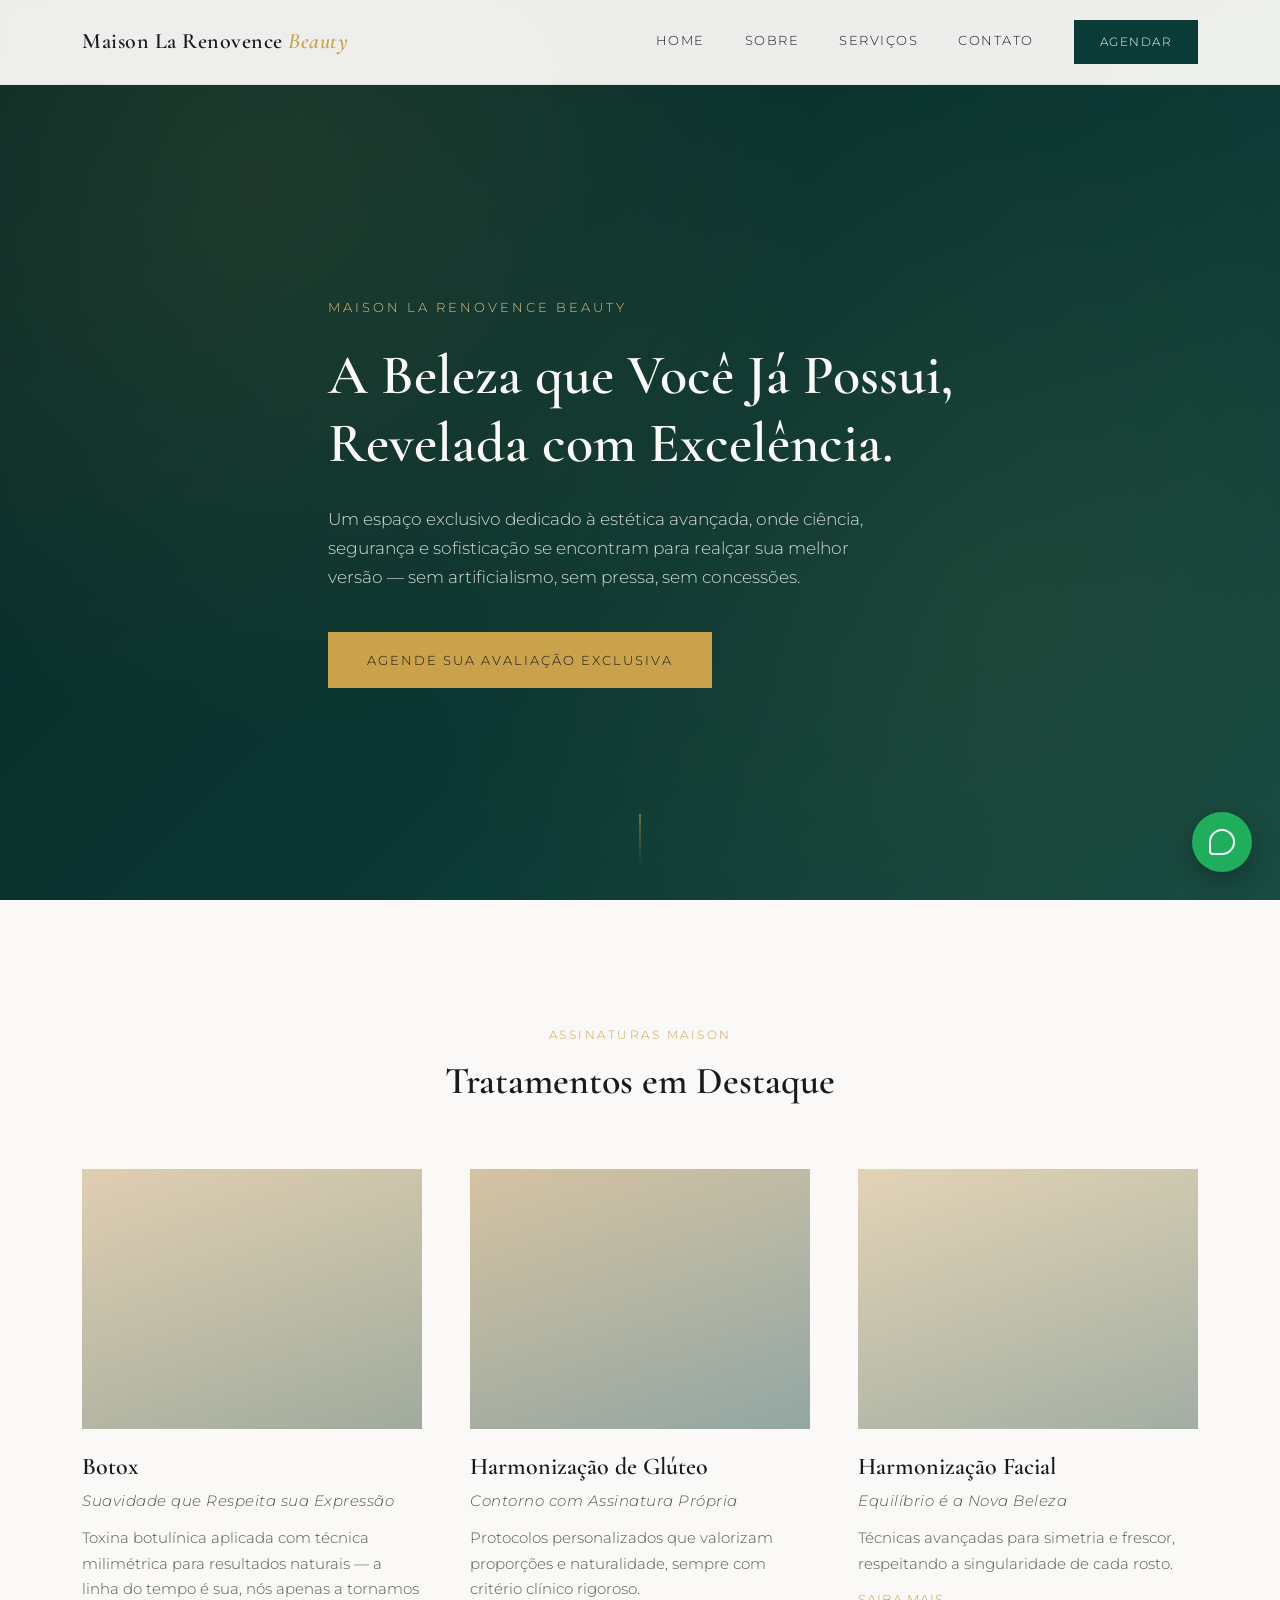
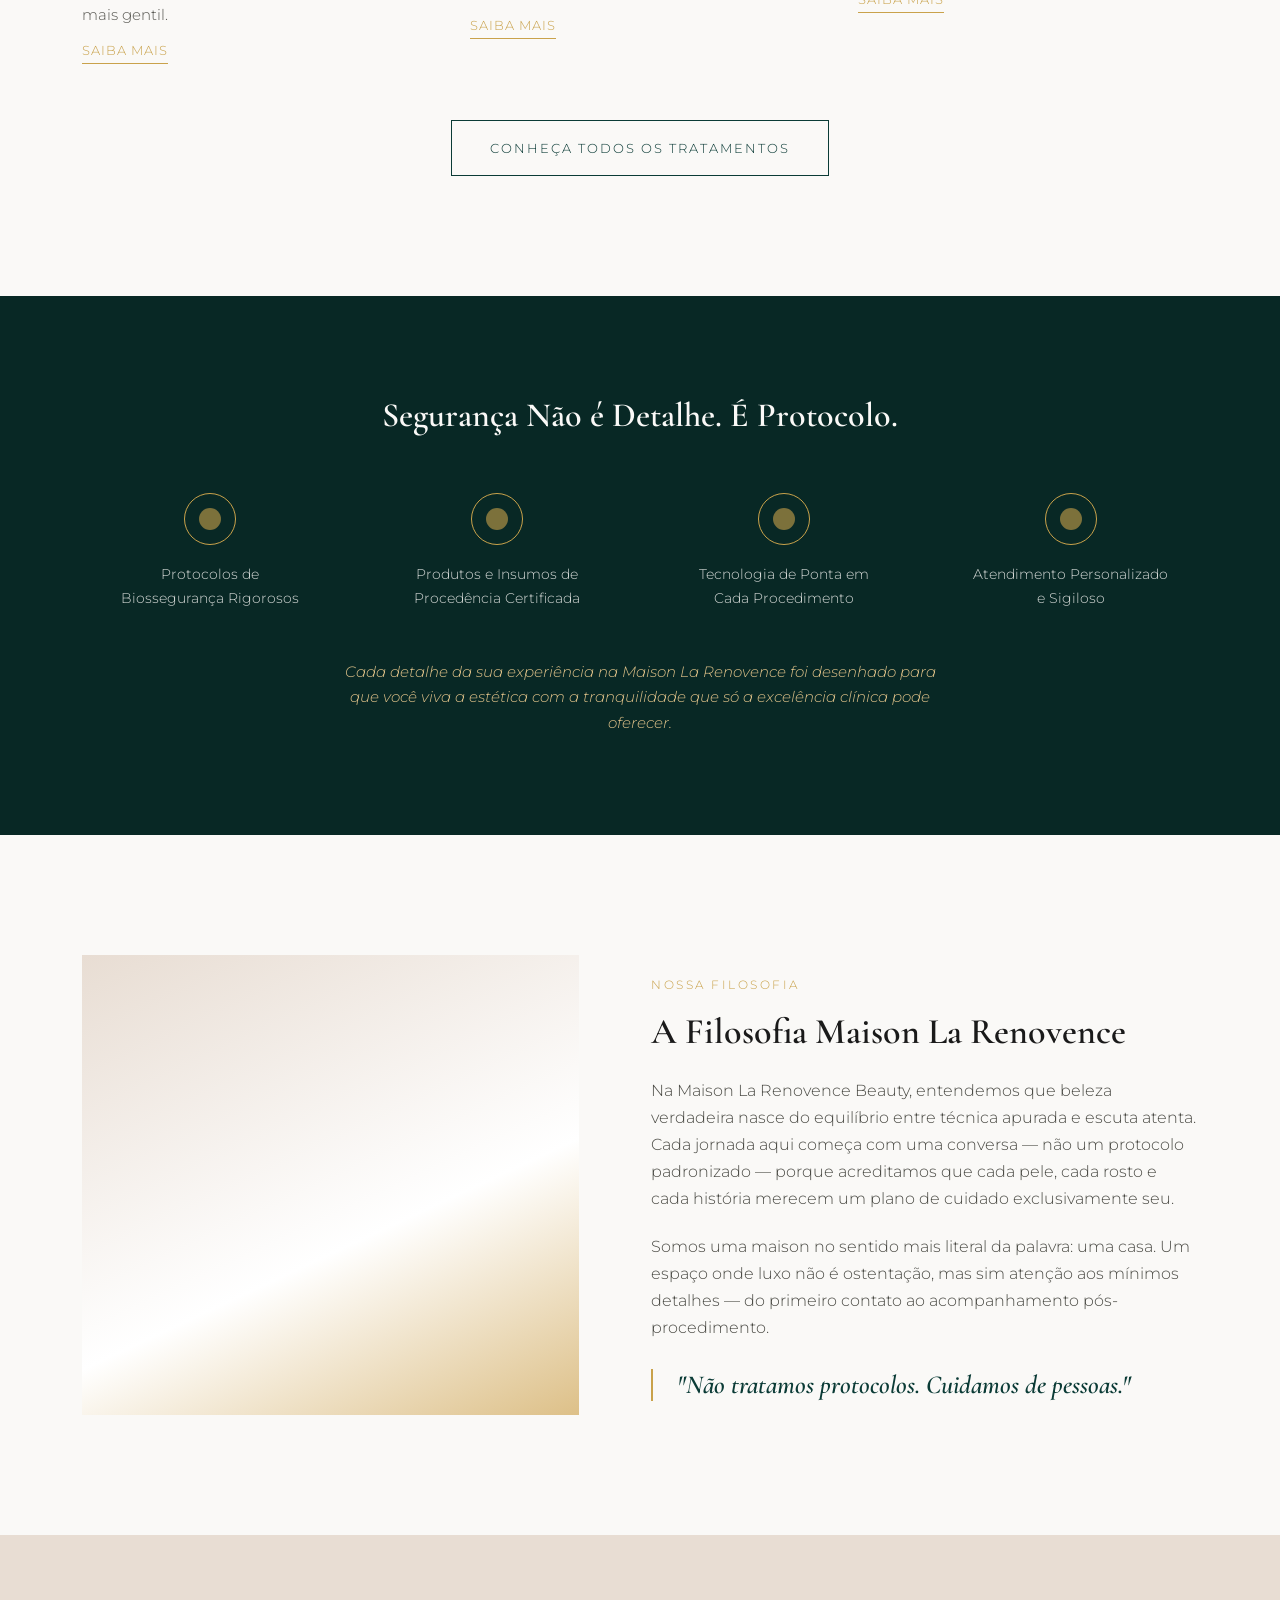
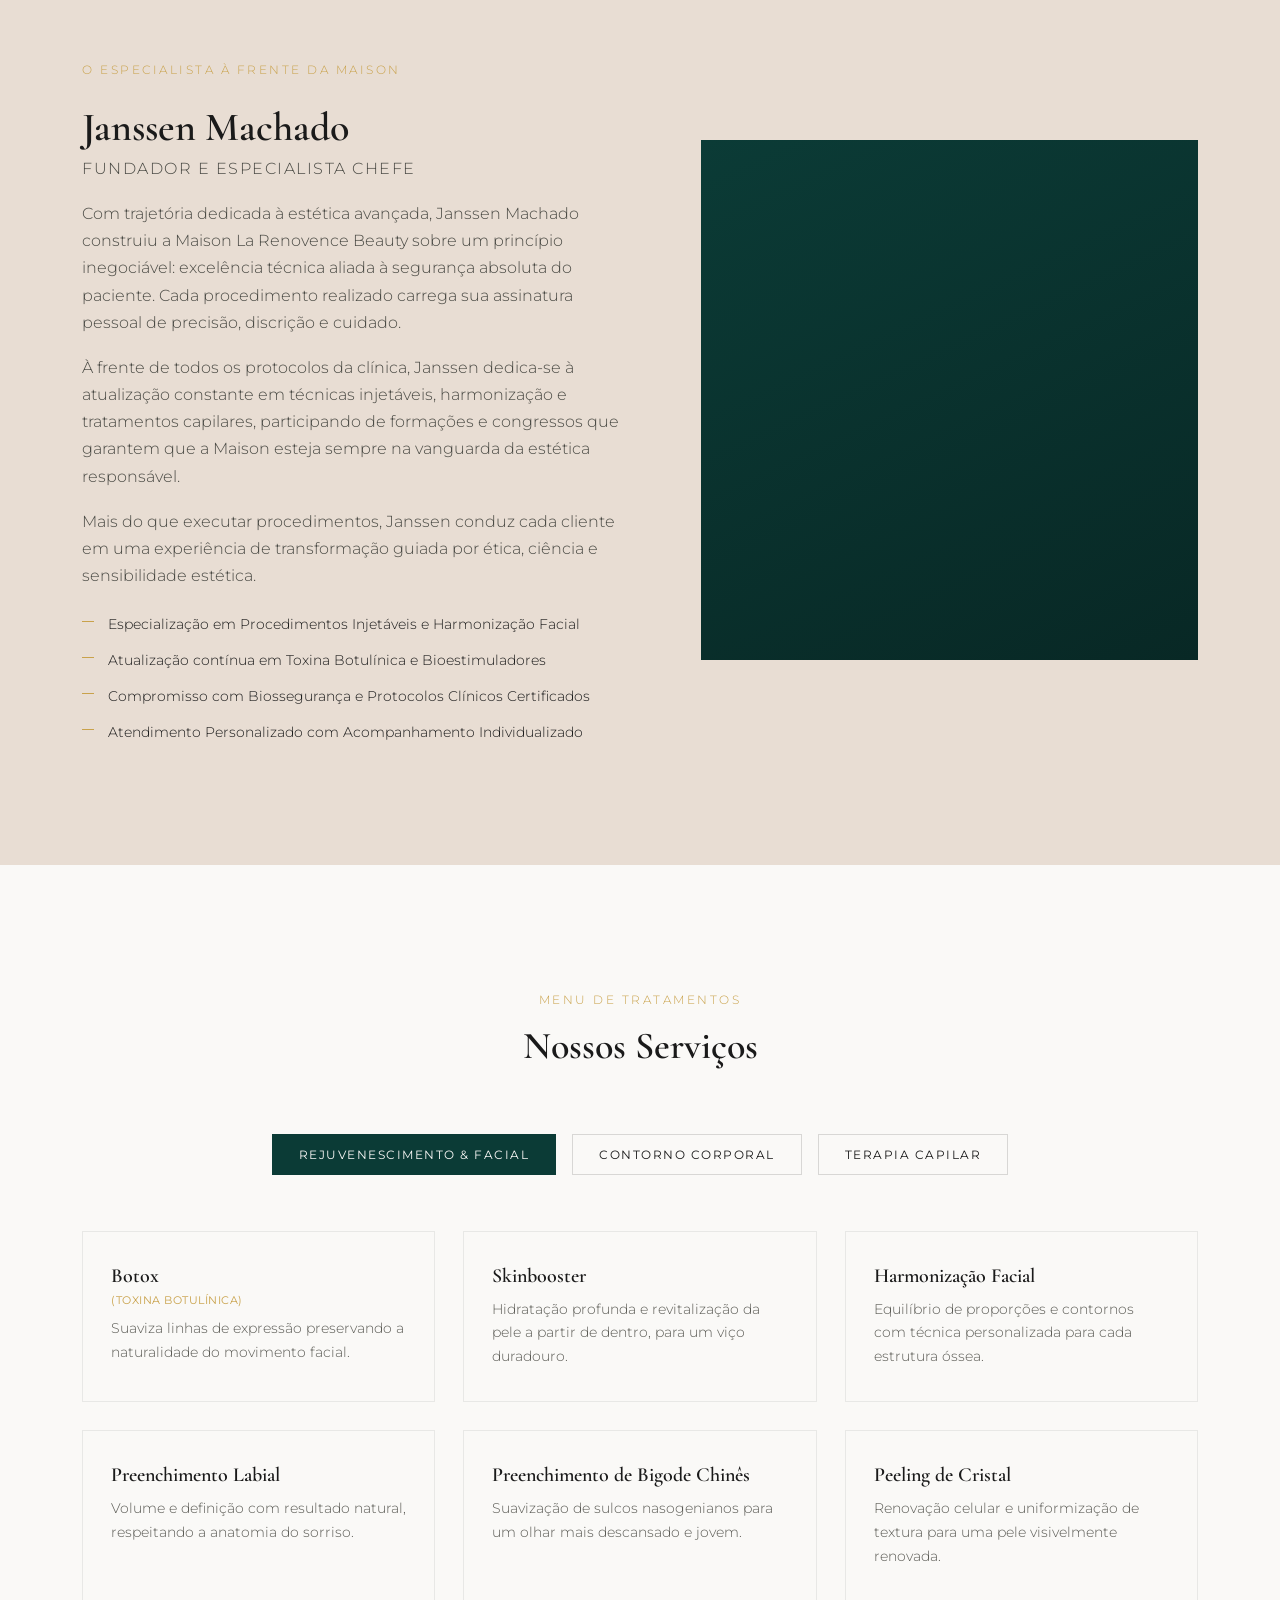
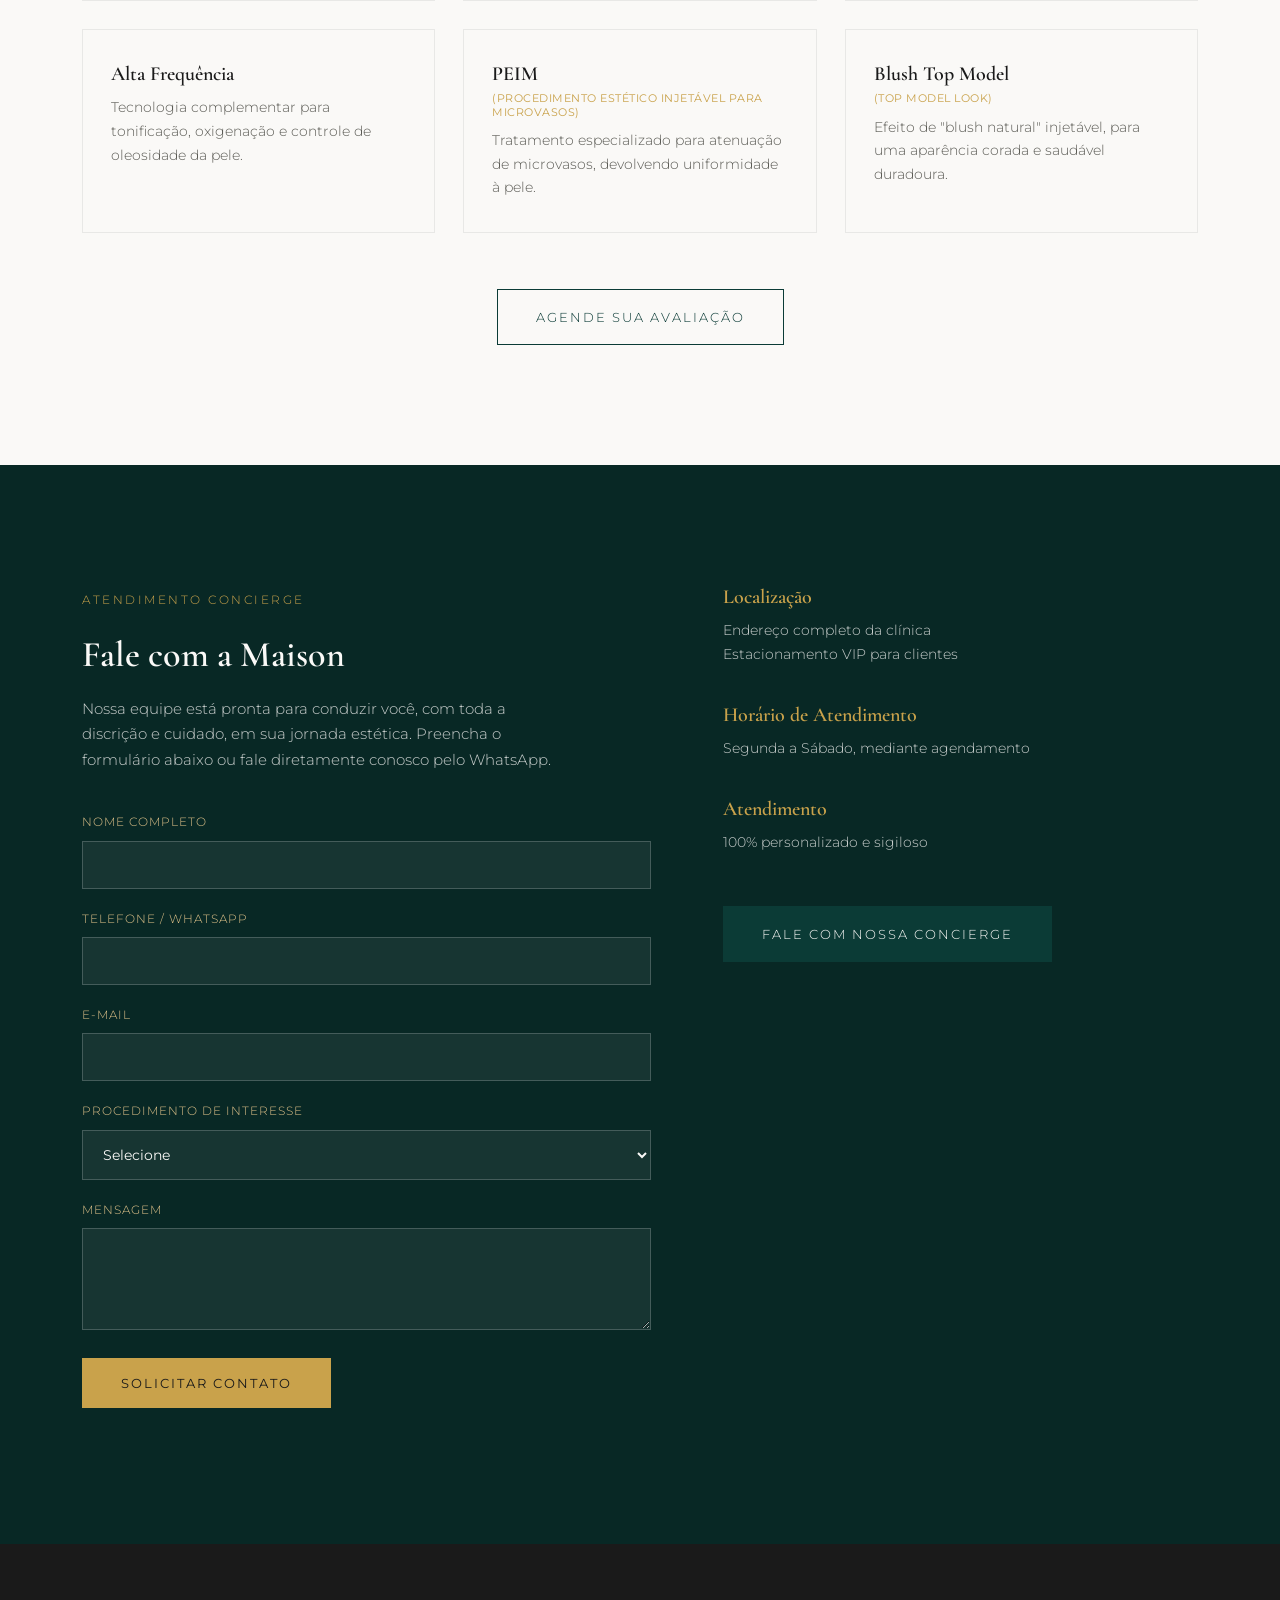
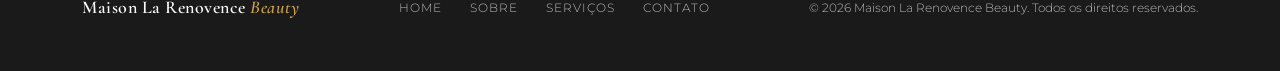
==== index.html @ 6c606db2 "primeiro commit" ====
<!DOCTYPE html>
<html lang="pt-BR">
<head>
<meta charset="UTF-8">
<meta name="viewport" content="width=device-width, initial-scale=1.0">
<title>Maison La Renovence Beauty | Estética Avançada e Exclusiva com Janssen Machado</title>
<meta name="description" content="Maison La Renovence Beauty — clínica de estética avançada especializada em Botox, harmonização facial e corporal, skinbooster e terapia capilar, sob a direção de Janssen Machado.">
<link rel="preload" href="https://fonts.googleapis.com/css2?family=Cormorant+Garamond:wght@500;600;700&family=Montserrat:wght@300;400;500;600&display=swap" as="style" onload="this.onload=null;this.rel='stylesheet'">
<noscript><link href="https://fonts.googleapis.com/css2?family=Cormorant+Garamond:wght@500;600;700&family=Montserrat:wght@300;400;500;600&display=swap" rel="stylesheet"></noscript>
<link rel="stylesheet" href="css/style.css">
</head>
<body>

<header class="site-header" id="siteHeader">
  <div class="container header-inner">
    <a href="#home" class="logo">Maison La Renovence <span>Beauty</span></a>

    <nav class="main-nav" id="mainNav">
      <a href="#home" class="nav-link">Home</a>
      <a href="#sobre" class="nav-link">Sobre</a>
      <a href="#servicos" class="nav-link">Serviços</a>
      <a href="#contato" class="nav-link">Contato</a>
      <a href="https://wa.me/5500000000000" target="_blank" rel="noopener" class="nav-cta">Agendar</a>
    </nav>

    <button class="nav-toggle" id="navToggle" aria-label="Abrir menu" aria-expanded="false">
      <span></span><span></span><span></span>
    </button>
  </div>
</header>

<main>

  <section class="hero" id="home">
    <div class="hero-overlay"></div>
    <div class="container hero-content">
      <p class="eyebrow">Maison La Renovence Beauty</p>
      <h1>A Beleza que Você Já Possui,<br>Revelada com Excelência.</h1>
      <p class="hero-subtitle">Um espaço exclusivo dedicado à estética avançada, onde ciência, segurança e sofisticação se encontram para realçar sua melhor versão — sem artificialismo, sem pressa, sem concessões.</p>
      <a href="#contato" class="btn btn-gold">Agende sua Avaliação Exclusiva</a>
    </div>
    <div class="scroll-indicator"><span></span></div>
  </section>

  <section class="highlights">
    <div class="container">
      <div class="section-heading">
        <span class="section-kicker">Assinaturas Maison</span>
        <h2>Tratamentos em Destaque</h2>
      </div>

      <div class="highlight-grid">
        <article class="highlight-card">
          <div class="highlight-media media-1"></div>
          <h3>Botox</h3>
          <p class="highlight-tagline">Suavidade que Respeita sua Expressão</p>
          <p>Toxina botulínica aplicada com técnica milimétrica para resultados naturais — a linha do tempo é sua, nós apenas a tornamos mais gentil.</p>
          <a href="#servicos" class="text-link">Saiba mais</a>
        </article>

        <article class="highlight-card">
          <div class="highlight-media media-2"></div>
          <h3>Harmonização de Glúteo</h3>
          <p class="highlight-tagline">Contorno com Assinatura Própria</p>
          <p>Protocolos personalizados que valorizam proporções e naturalidade, sempre com critério clínico rigoroso.</p>
          <a href="#servicos" class="text-link">Saiba mais</a>
        </article>

        <article class="highlight-card">
          <div class="highlight-media media-3"></div>
          <h3>Harmonização Facial</h3>
          <p class="highlight-tagline">Equilíbrio é a Nova Beleza</p>
          <p>Técnicas avançadas para simetria e frescor, respeitando a singularidade de cada rosto.</p>
          <a href="#servicos" class="text-link">Saiba mais</a>
        </article>
      </div>

      <div class="center-cta">
        <a href="#servicos" class="btn btn-outline">Conheça Todos os Tratamentos</a>
      </div>
    </div>
  </section>

  <section class="authority">
    <div class="container">
      <h2>Segurança Não é Detalhe. É Protocolo.</h2>
      <div class="authority-grid">
        <div class="authority-item">
          <div class="authority-icon icon-shield"></div>
          <p>Protocolos de Biossegurança Rigorosos</p>
        </div>
        <div class="authority-item">
          <div class="authority-icon icon-cert"></div>
          <p>Produtos e Insumos de Procedência Certificada</p>
        </div>
        <div class="authority-item">
          <div class="authority-icon icon-tech"></div>
          <p>Tecnologia de Ponta em Cada Procedimento</p>
        </div>
        <div class="authority-item">
          <div class="authority-icon icon-heart"></div>
          <p>Atendimento Personalizado e Sigiloso</p>
        </div>
      </div>
      <p class="authority-note">Cada detalhe da sua experiência na Maison La Renovence foi desenhado para que você viva a estética com a tranquilidade que só a excelência clínica pode oferecer.</p>
    </div>
  </section>

  <section class="philosophy" id="sobre">
    <div class="container philosophy-grid">
      <div class="philosophy-media"></div>
      <div class="philosophy-text">
        <span class="section-kicker">Nossa Filosofia</span>
        <h2>A Filosofia Maison La Renovence</h2>
        <p>Na Maison La Renovence Beauty, entendemos que beleza verdadeira nasce do equilíbrio entre técnica apurada e escuta atenta. Cada jornada aqui começa com uma conversa — não um protocolo padronizado — porque acreditamos que cada pele, cada rosto e cada história merecem um plano de cuidado exclusivamente seu.</p>
        <p>Somos uma maison no sentido mais literal da palavra: uma casa. Um espaço onde luxo não é ostentação, mas sim atenção aos mínimos detalhes — do primeiro contato ao acompanhamento pós-procedimento.</p>
        <blockquote>"Não tratamos protocolos. Cuidamos de pessoas."</blockquote>
      </div>
    </div>
  </section>

  <section class="specialist">
    <div class="container specialist-grid">
      <div class="specialist-text">
        <span class="section-kicker">O Especialista à Frente da Maison</span>
        <h2>Janssen Machado</h2>
        <p class="specialist-title">Fundador e Especialista Chefe</p>
        <p>Com trajetória dedicada à estética avançada, Janssen Machado construiu a Maison La Renovence Beauty sobre um princípio inegociável: excelência técnica aliada à segurança absoluta do paciente. Cada procedimento realizado carrega sua assinatura pessoal de precisão, discrição e cuidado.</p>
        <p>À frente de todos os protocolos da clínica, Janssen dedica-se à atualização constante em técnicas injetáveis, harmonização e tratamentos capilares, participando de formações e congressos que garantem que a Maison esteja sempre na vanguarda da estética responsável.</p>
        <p>Mais do que executar procedimentos, Janssen conduz cada cliente em uma experiência de transformação guiada por ética, ciência e sensibilidade estética.</p>
        <ul class="specialist-list">
          <li>Especialização em Procedimentos Injetáveis e Harmonização Facial</li>
          <li>Atualização contínua em Toxina Botulínica e Bioestimuladores</li>
          <li>Compromisso com Biossegurança e Protocolos Clínicos Certificados</li>
          <li>Atendimento Personalizado com Acompanhamento Individualizado</li>
        </ul>
      </div>
      <div class="specialist-media"></div>
    </div>
  </section>

  <section class="services" id="servicos">
    <div class="container">
      <div class="section-heading">
        <span class="section-kicker">Menu de Tratamentos</span>
        <h2>Nossos Serviços</h2>
      </div>

      <div class="services-tabs" role="tablist">
        <button class="tab-btn active" data-category="facial">Rejuvenescimento &amp; Facial</button>
        <button class="tab-btn" data-category="corporal">Contorno Corporal</button>
        <button class="tab-btn" data-category="capilar">Terapia Capilar</button>
      </div>

      <div class="services-grid" id="servicesGrid">

        <article class="service-card" data-category="facial">
          <h3>Botox <span>(Toxina Botulínica)</span></h3>
          <p>Suaviza linhas de expressão preservando a naturalidade do movimento facial.</p>
        </article>
        <article class="service-card" data-category="facial">
          <h3>Skinbooster</h3>
          <p>Hidratação profunda e revitalização da pele a partir de dentro, para um viço duradouro.</p>
        </article>
        <article class="service-card" data-category="facial">
          <h3>Harmonização Facial</h3>
          <p>Equilíbrio de proporções e contornos com técnica personalizada para cada estrutura óssea.</p>
        </article>
        <article class="service-card" data-category="facial">
          <h3>Preenchimento Labial</h3>
          <p>Volume e definição com resultado natural, respeitando a anatomia do sorriso.</p>
        </article>
        <article class="service-card" data-category="facial">
          <h3>Preenchimento de Bigode Chinês</h3>
          <p>Suavização de sulcos nasogenianos para um olhar mais descansado e jovem.</p>
        </article>
        <article class="service-card" data-category="facial">
          <h3>Peeling de Cristal</h3>
          <p>Renovação celular e uniformização de textura para uma pele visivelmente renovada.</p>
        </article>
        <article class="service-card" data-category="facial">
          <h3>Alta Frequência</h3>
          <p>Tecnologia complementar para tonificação, oxigenação e controle de oleosidade da pele.</p>
        </article>
        <article class="service-card" data-category="facial">
          <h3>PEIM <span>(Procedimento Estético Injetável para Microvasos)</span></h3>
          <p>Tratamento especializado para atenuação de microvasos, devolvendo uniformidade à pele.</p>
        </article>
        <article class="service-card" data-category="facial">
          <h3>Blush Top Model <span>(Top Model Look)</span></h3>
          <p>Efeito de "blush natural" injetável, para uma aparência corada e saudável duradoura.</p>
        </article>

        <article class="service-card" data-category="corporal" hidden>
          <h3>Harmonização de Glúteo</h3>
          <p>Contorno e projeção personalizados com protocolos seguros e resultado harmônico.</p>
        </article>
        <article class="service-card" data-category="corporal" hidden>
          <h3>Protocolos para Queima de Gordura</h3>
          <p>Tratamentos direcionados para redução localizada, aliados a acompanhamento clínico.</p>
        </article>
        <article class="service-card" data-category="corporal" hidden>
          <h3>BCAA Injetável</h3>
          <p>Suporte à recuperação muscular e definição corporal como parte de protocolos de contorno.</p>
        </article>

        <article class="service-card" data-category="capilar" hidden>
          <h3>Hairbooster</h3>
          <p>Estímulo à saúde capilar e ao fortalecimento dos fios com tecnologia injetável avançada.</p>
        </article>

      </div>

      <div class="center-cta">
        <a href="#contato" class="btn btn-outline">Agende sua Avaliação</a>
      </div>
    </div>
  </section>

  <section class="contact" id="contato">
    <div class="container contact-grid">
      <div class="contact-form-wrap">
        <span class="section-kicker">Atendimento Concierge</span>
        <h2>Fale com a Maison</h2>
        <p>Nossa equipe está pronta para conduzir você, com toda a discrição e cuidado, em sua jornada estética. Preencha o formulário abaixo ou fale diretamente conosco pelo WhatsApp.</p>

        <form class="contact-form" id="contactForm">
          <div class="form-row">
            <label for="name">Nome completo</label>
            <input type="text" id="name" name="name" required>
          </div>
          <div class="form-row">
            <label for="phone">Telefone / WhatsApp</label>
            <input type="tel" id="phone" name="phone" required>
          </div>
          <div class="form-row">
            <label for="email">E-mail</label>
            <input type="email" id="email" name="email" required>
          </div>
          <div class="form-row">
            <label for="procedure">Procedimento de interesse</label>
            <select id="procedure" name="procedure">
              <option value="">Selecione</option>
              <option>Botox</option>
              <option>Preenchimento Labial</option>
              <option>Harmonização de Glúteo</option>
              <option>PEIM</option>
              <option>Skinbooster</option>
              <option>Hairbooster</option>
              <option>Peeling de Cristal</option>
              <option>Harmonização Facial</option>
              <option>Preenchimento de Bigode Chinês</option>
              <option>Alta Frequência</option>
              <option>Blush Top Model</option>
              <option>BCAA Injetável</option>
              <option>Protocolos para Queima de Gordura</option>
              <option>Outro</option>
            </select>
          </div>
          <div class="form-row">
            <label for="message">Mensagem</label>
            <textarea id="message" name="message" rows="4"></textarea>
          </div>
          <button type="submit" class="btn btn-gold">Solicitar Contato</button>
          <p class="form-feedback" id="formFeedback" role="status"></p>
        </form>
      </div>

      <div class="contact-info">
        <div class="contact-info-block">
          <h3>Localização</h3>
          <p>Endereço completo da clínica<br>Estacionamento VIP para clientes</p>
        </div>
        <div class="contact-info-block">
          <h3>Horário de Atendimento</h3>
          <p>Segunda a Sábado, mediante agendamento</p>
        </div>
        <div class="contact-info-block">
          <h3>Atendimento</h3>
          <p>100% personalizado e sigiloso</p>
        </div>
        <a href="https://wa.me/5500000000000" target="_blank" rel="noopener" class="btn btn-whatsapp-inline">Fale com nossa Concierge</a>
      </div>
    </div>
  </section>

</main>

<footer class="site-footer">
  <div class="container footer-inner">
    <p class="logo footer-logo">Maison La Renovence <span>Beauty</span></p>
    <nav class="footer-nav">
      <a href="#home">Home</a>
      <a href="#sobre">Sobre</a>
      <a href="#servicos">Serviços</a>
      <a href="#contato">Contato</a>
    </nav>
    <p class="footer-copy">&copy; <span id="year"></span> Maison La Renovence Beauty. Todos os direitos reservados.</p>
  </div>
</footer>

<a href="https://wa.me/5500000000000" target="_blank" rel="noopener" class="whatsapp-float" aria-label="Fale conosco pelo WhatsApp">
  <span class="whatsapp-icon"></span>
</a>

<script src="js/script.js"></script>
</body>
</html>
---- css/style.css ----
:root {
  --color-emerald: #0b3b36;
  --color-emerald-dark: #082825;
  --color-gold: #c9a24b;
  --color-gold-light: #ddc088;
  --color-nude: #e8ddd3;
  --color-white: #faf9f7;
  --color-black: #1a1a1a;
  --color-text: #2b2b28;

  --font-serif: "Cormorant Garamond", Georgia, serif;
  --font-sans: "Montserrat", Arial, sans-serif;

  --container-width: 1180px;
  --transition: 0.35s ease;
}

* {
  margin: 0;
  padding: 0;
  box-sizing: border-box;
}

html {
  scroll-behavior: smooth;
}

body {
  font-family: var(--font-sans);
  color: var(--color-text);
  background: var(--color-white);
  line-height: 1.7;
  font-weight: 300;
}

h1, h2, h3, blockquote {
  font-family: var(--font-serif);
  font-weight: 600;
  color: var(--color-black);
  line-height: 1.2;
}

a {
  text-decoration: none;
  color: inherit;
}

ul {
  list-style: none;
}

img {
  max-width: 100%;
  display: block;
}

.container {
  max-width: var(--container-width);
  margin: 0 auto;
  padding: 0 32px;
}

/* Buttons */
.btn {
  display: inline-block;
  padding: 16px 38px;
  font-family: var(--font-sans);
  font-size: 13px;
  letter-spacing: 2px;
  text-transform: uppercase;
  border: 1px solid transparent;
  cursor: pointer;
  transition: var(--transition);
}

.btn-gold {
  background: var(--color-gold);
  color: var(--color-black);
  border-color: var(--color-gold);
}

.btn-gold:hover {
  background: transparent;
  color: var(--color-gold);
  border-color: var(--color-gold);
}

.btn-outline {
  background: transparent;
  color: var(--color-emerald);
  border-color: var(--color-emerald);
}

.btn-outline:hover {
  background: var(--color-emerald);
  color: var(--color-white);
}

.btn-whatsapp-inline {
  display: inline-block;
  margin-top: 16px;
  background: var(--color-emerald);
  color: var(--color-white);
  border-color: var(--color-emerald);
}

.btn-whatsapp-inline:hover {
  background: var(--color-emerald-dark);
}

.center-cta {
  text-align: center;
  margin-top: 56px;
}

.text-link {
  display: inline-block;
  margin-top: 12px;
  font-size: 13px;
  letter-spacing: 1px;
  text-transform: uppercase;
  color: var(--color-gold);
  border-bottom: 1px solid var(--color-gold);
  padding-bottom: 2px;
}

/* Header */
.site-header {
  position: fixed;
  top: 0;
  left: 0;
  right: 0;
  z-index: 100;
  background: rgba(250, 249, 247, 0.95);
  backdrop-filter: blur(6px);
  border-bottom: 1px solid rgba(26, 26, 26, 0.06);
}

.header-inner {
  display: flex;
  align-items: center;
  justify-content: space-between;
  height: 84px;
}

.logo {
  font-family: var(--font-serif);
  font-size: 22px;
  font-weight: 600;
  color: var(--color-black);
  letter-spacing: 0.5px;
}

.logo span {
  color: var(--color-gold);
  font-style: italic;
}

.main-nav {
  display: flex;
  align-items: center;
  gap: 40px;
}

.nav-link {
  font-size: 13px;
  letter-spacing: 1.5px;
  text-transform: uppercase;
  color: var(--color-black);
  position: relative;
  padding-bottom: 4px;
}

.nav-link::after {
  content: "";
  position: absolute;
  left: 0;
  bottom: 0;
  width: 0;
  height: 1px;
  background: var(--color-gold);
  transition: var(--transition);
}

.nav-link:hover::after {
  width: 100%;
}

.nav-cta {
  font-size: 12px;
  letter-spacing: 1.5px;
  text-transform: uppercase;
  background: var(--color-emerald);
  color: var(--color-white);
  padding: 12px 26px;
}

.nav-cta:hover {
  background: var(--color-emerald-dark);
}

.nav-toggle {
  display: none;
  flex-direction: column;
  gap: 5px;
  background: none;
  border: none;
  cursor: pointer;
  padding: 8px;
}

.nav-toggle span {
  width: 24px;
  height: 1px;
  background: var(--color-black);
  transition: var(--transition);
}

/* Hero */
.hero {
  position: relative;
  min-height: 100vh;
  display: flex;
  align-items: center;
  background: linear-gradient(135deg, var(--color-emerald-dark), var(--color-emerald) 55%, #14524a);
  overflow: hidden;
}

.hero::before {
  content: "";
  position: absolute;
  inset: 0;
  background-image:
    radial-gradient(circle at 20% 20%, rgba(201, 162, 75, 0.15), transparent 45%),
    radial-gradient(circle at 80% 70%, rgba(201, 162, 75, 0.12), transparent 50%);
}

.hero-overlay {
  position: absolute;
  inset: 0;
  background: rgba(8, 40, 37, 0.25);
}

.hero-content {
  position: relative;
  z-index: 2;
  max-width: 760px;
  color: var(--color-white);
  padding-top: 84px;
}

.eyebrow {
  font-size: 13px;
  letter-spacing: 3px;
  text-transform: uppercase;
  color: var(--color-gold-light);
  margin-bottom: 24px;
}

.hero h1 {
  font-size: 56px;
  color: var(--color-white);
  margin-bottom: 28px;
}

.hero-subtitle {
  font-size: 17px;
  font-weight: 300;
  color: rgba(250, 249, 247, 0.85);
  max-width: 560px;
  margin-bottom: 40px;
}

.scroll-indicator {
  position: absolute;
  bottom: 36px;
  left: 50%;
  transform: translateX(-50%);
  z-index: 2;
}

.scroll-indicator span {
  display: block;
  width: 1px;
  height: 50px;
  background: linear-gradient(var(--color-gold), transparent);
}

/* Section heading */
.section-heading {
  text-align: center;
  max-width: 640px;
  margin: 0 auto 64px;
}

.section-kicker {
  display: inline-block;
  font-size: 12px;
  letter-spacing: 2.5px;
  text-transform: uppercase;
  color: var(--color-gold);
  margin-bottom: 14px;
}

.section-heading h2 {
  font-size: 38px;
}

/* Highlights */
.highlights {
  padding: 120px 0;
  background: var(--color-white);
}

.highlight-grid {
  display: grid;
  grid-template-columns: repeat(3, 1fr);
  gap: 48px;
}

.highlight-card h3 {
  font-size: 24px;
  margin: 24px 0 6px;
}

.highlight-tagline {
  font-size: 13px;
  letter-spacing: 0.5px;
  color: var(--color-gold);
  font-style: italic;
  margin-bottom: 12px;
}

.highlight-card p {
  font-size: 15px;
  color: #565650;
}

.highlight-media {
  height: 260px;
  background: var(--color-nude);
  position: relative;
  overflow: hidden;
}

.highlight-media::after {
  content: "";
  position: absolute;
  inset: 0;
  background: linear-gradient(160deg, rgba(201,162,75,0.25), rgba(11,59,54,0.35));
}

.media-1 { background: linear-gradient(150deg, #e8ddd3, #c9a24b33); }
.media-2 { background: linear-gradient(150deg, #d9cdbe, #0b3b3622); }
.media-3 { background: linear-gradient(150deg, #ece3d8, #c9a24b26); }

/* Authority */
.authority {
  background: var(--color-emerald-dark);
  color: var(--color-white);
  padding: 100px 0;
  text-align: center;
}

.authority h2 {
  color: var(--color-white);
  font-size: 34px;
  max-width: 620px;
  margin: 0 auto 56px;
}

.authority-grid {
  display: grid;
  grid-template-columns: repeat(4, 1fr);
  gap: 32px;
  margin-bottom: 48px;
}

.authority-icon {
  width: 52px;
  height: 52px;
  margin: 0 auto 18px;
  border: 1px solid var(--color-gold);
  border-radius: 50%;
  position: relative;
}

.authority-icon::before {
  content: "";
  position: absolute;
  inset: 14px;
  background: var(--color-gold);
  border-radius: 50%;
  opacity: 0.6;
}

.authority-item p {
  font-size: 14px;
  color: rgba(250, 249, 247, 0.85);
  max-width: 200px;
  margin: 0 auto;
}

.authority-note {
  max-width: 620px;
  margin: 0 auto;
  font-size: 15px;
  color: var(--color-gold-light);
  font-style: italic;
}

/* Philosophy */
.philosophy {
  padding: 120px 0;
}

.philosophy-grid {
  display: grid;
  grid-template-columns: 1fr 1.1fr;
  gap: 72px;
  align-items: center;
}

.philosophy-media {
  height: 460px;
  background: linear-gradient(155deg, var(--color-nude), #fff 60%, var(--color-gold-light));
}

.philosophy-text p {
  font-size: 16px;
  color: #4a4a44;
  margin-bottom: 20px;
}

.philosophy-text h2 {
  font-size: 36px;
  margin-bottom: 24px;
}

.philosophy-text blockquote {
  font-size: 26px;
  color: var(--color-emerald);
  font-style: italic;
  margin-top: 28px;
  padding-left: 24px;
  border-left: 2px solid var(--color-gold);
}

/* Specialist */
.specialist {
  padding: 120px 0;
  background: var(--color-nude);
}

.specialist-grid {
  display: grid;
  grid-template-columns: 1.1fr 1fr;
  gap: 72px;
  align-items: center;
}

.specialist-media {
  height: 520px;
  background: linear-gradient(155deg, var(--color-emerald), var(--color-emerald-dark));
}

.specialist-text h2 {
  font-size: 40px;
  margin: 8px 0 4px;
}

.specialist-title {
  font-size: 14px;
  letter-spacing: 1.5px;
  text-transform: uppercase;
  color: var(--color-gold);
  margin-bottom: 24px;
}

.specialist-text p {
  font-size: 16px;
  color: #4a4a44;
  margin-bottom: 18px;
}

.specialist-list {
  margin-top: 24px;
  display: flex;
  flex-direction: column;
  gap: 12px;
}

.specialist-list li {
  font-size: 14px;
  padding-left: 26px;
  position: relative;
  color: var(--color-black);
}

.specialist-list li::before {
  content: "";
  position: absolute;
  left: 0;
  top: 8px;
  width: 12px;
  height: 1px;
  background: var(--color-gold);
}

/* Services */
.services {
  padding: 120px 0;
}

.services-tabs {
  display: flex;
  justify-content: center;
  gap: 16px;
  margin-bottom: 56px;
  flex-wrap: wrap;
}

.tab-btn {
  background: transparent;
  border: 1px solid rgba(26,26,26,0.15);
  color: var(--color-black);
  padding: 12px 26px;
  font-family: var(--font-sans);
  font-size: 12px;
  letter-spacing: 1.5px;
  text-transform: uppercase;
  cursor: pointer;
  transition: var(--transition);
}

.tab-btn.active,
.tab-btn:hover {
  background: var(--color-emerald);
  border-color: var(--color-emerald);
  color: var(--color-white);
}

.services-grid {
  display: grid;
  grid-template-columns: repeat(3, 1fr);
  gap: 28px;
}

.service-card {
  padding: 32px 28px;
  border: 1px solid rgba(26,26,26,0.08);
  transition: var(--transition);
}

.service-card:hover {
  border-color: var(--color-gold);
  box-shadow: 0 12px 32px rgba(11,59,54,0.08);
}

.service-card h3 {
  font-size: 20px;
  margin-bottom: 10px;
}

.service-card h3 span {
  display: block;
  font-family: var(--font-sans);
  font-size: 11px;
  font-weight: 400;
  letter-spacing: 0.5px;
  color: var(--color-gold);
  text-transform: uppercase;
  margin-top: 6px;
}

.service-card p {
  font-size: 14px;
  color: #5a5a54;
}

/* Contact */
.contact {
  padding: 120px 0;
  background: var(--color-emerald-dark);
  color: var(--color-white);
}

.contact-grid {
  display: grid;
  grid-template-columns: 1.2fr 1fr;
  gap: 72px;
}

.contact h2 {
  color: var(--color-white);
  font-size: 36px;
  margin: 8px 0 20px;
}

.contact-form-wrap > p {
  color: rgba(250,249,247,0.8);
  font-size: 15px;
  max-width: 480px;
  margin-bottom: 40px;
}

.form-row {
  margin-bottom: 20px;
}

.form-row label {
  display: block;
  font-size: 12px;
  letter-spacing: 1px;
  text-transform: uppercase;
  margin-bottom: 8px;
  color: var(--color-gold-light);
}

.form-row input,
.form-row select,
.form-row textarea {
  width: 100%;
  background: rgba(250,249,247,0.06);
  border: 1px solid rgba(250,249,247,0.2);
  color: var(--color-white);
  padding: 14px 16px;
  font-family: var(--font-sans);
  font-size: 14px;
}

.form-row select option {
  color: var(--color-black);
}

.form-row input:focus,
.form-row select:focus,
.form-row textarea:focus {
  outline: none;
  border-color: var(--color-gold);
}

.form-feedback {
  margin-top: 16px;
  font-size: 14px;
  color: var(--color-gold-light);
}

.contact-info-block {
  margin-bottom: 36px;
}

.contact-info-block h3 {
  color: var(--color-gold);
  font-size: 20px;
  margin-bottom: 10px;
}

.contact-info-block p {
  font-size: 14px;
  color: rgba(250,249,247,0.8);
}

/* Footer */
.site-footer {
  background: var(--color-black);
  color: rgba(250,249,247,0.7);
  padding: 48px 0;
}

.footer-inner {
  display: flex;
  align-items: center;
  justify-content: space-between;
  flex-wrap: wrap;
  gap: 20px;
}

.footer-logo {
  color: var(--color-white);
  font-size: 18px;
}

.footer-nav {
  display: flex;
  gap: 28px;
}

.footer-nav a {
  font-size: 12px;
  letter-spacing: 1px;
  text-transform: uppercase;
}

.footer-copy {
  font-size: 12px;
}

/* WhatsApp floating button */
.whatsapp-float {
  position: fixed;
  bottom: 28px;
  right: 28px;
  width: 60px;
  height: 60px;
  background: #1fae5c;
  border-radius: 50%;
  display: flex;
  align-items: center;
  justify-content: center;
  box-shadow: 0 8px 24px rgba(0,0,0,0.25);
  z-index: 200;
  transition: var(--transition);
}

.whatsapp-float:hover {
  transform: scale(1.08);
}

.whatsapp-icon {
  width: 26px;
  height: 26px;
  position: relative;
}

.whatsapp-icon::before {
  content: "";
  position: absolute;
  inset: 0;
  border: 2px solid #fff;
  border-radius: 50% 50% 50% 4px;
}

/* Responsive */
@media (max-width: 960px) {
  .highlight-grid,
  .authority-grid,
  .services-grid {
    grid-template-columns: repeat(2, 1fr);
  }

  .philosophy-grid,
  .specialist-grid,
  .contact-grid {
    grid-template-columns: 1fr;
  }

  .specialist-media,
  .specialist-grid .specialist-text {
    order: 2;
  }

  .philosophy-media,
  .specialist-media {
    height: 340px;
  }

  .hero h1 {
    font-size: 42px;
  }
}

@media (max-width: 720px) {
  .main-nav {
    position: fixed;
    top: 84px;
    left: 0;
    right: 0;
    background: var(--color-white);
    flex-direction: column;
    align-items: flex-start;
    padding: 24px 32px;
    gap: 20px;
    transform: translateY(-120%);
    opacity: 0;
    transition: var(--transition);
    border-bottom: 1px solid rgba(26,26,26,0.06);
  }

  .main-nav.open {
    transform: translateY(0);
    opacity: 1;
  }

  .nav-toggle {
    display: flex;
  }

  .highlight-grid,
  .authority-grid,
  .services-grid {
    grid-template-columns: 1fr;
  }

  .hero h1 {
    font-size: 34px;
  }

  .section-heading h2 {
    font-size: 30px;
  }
}
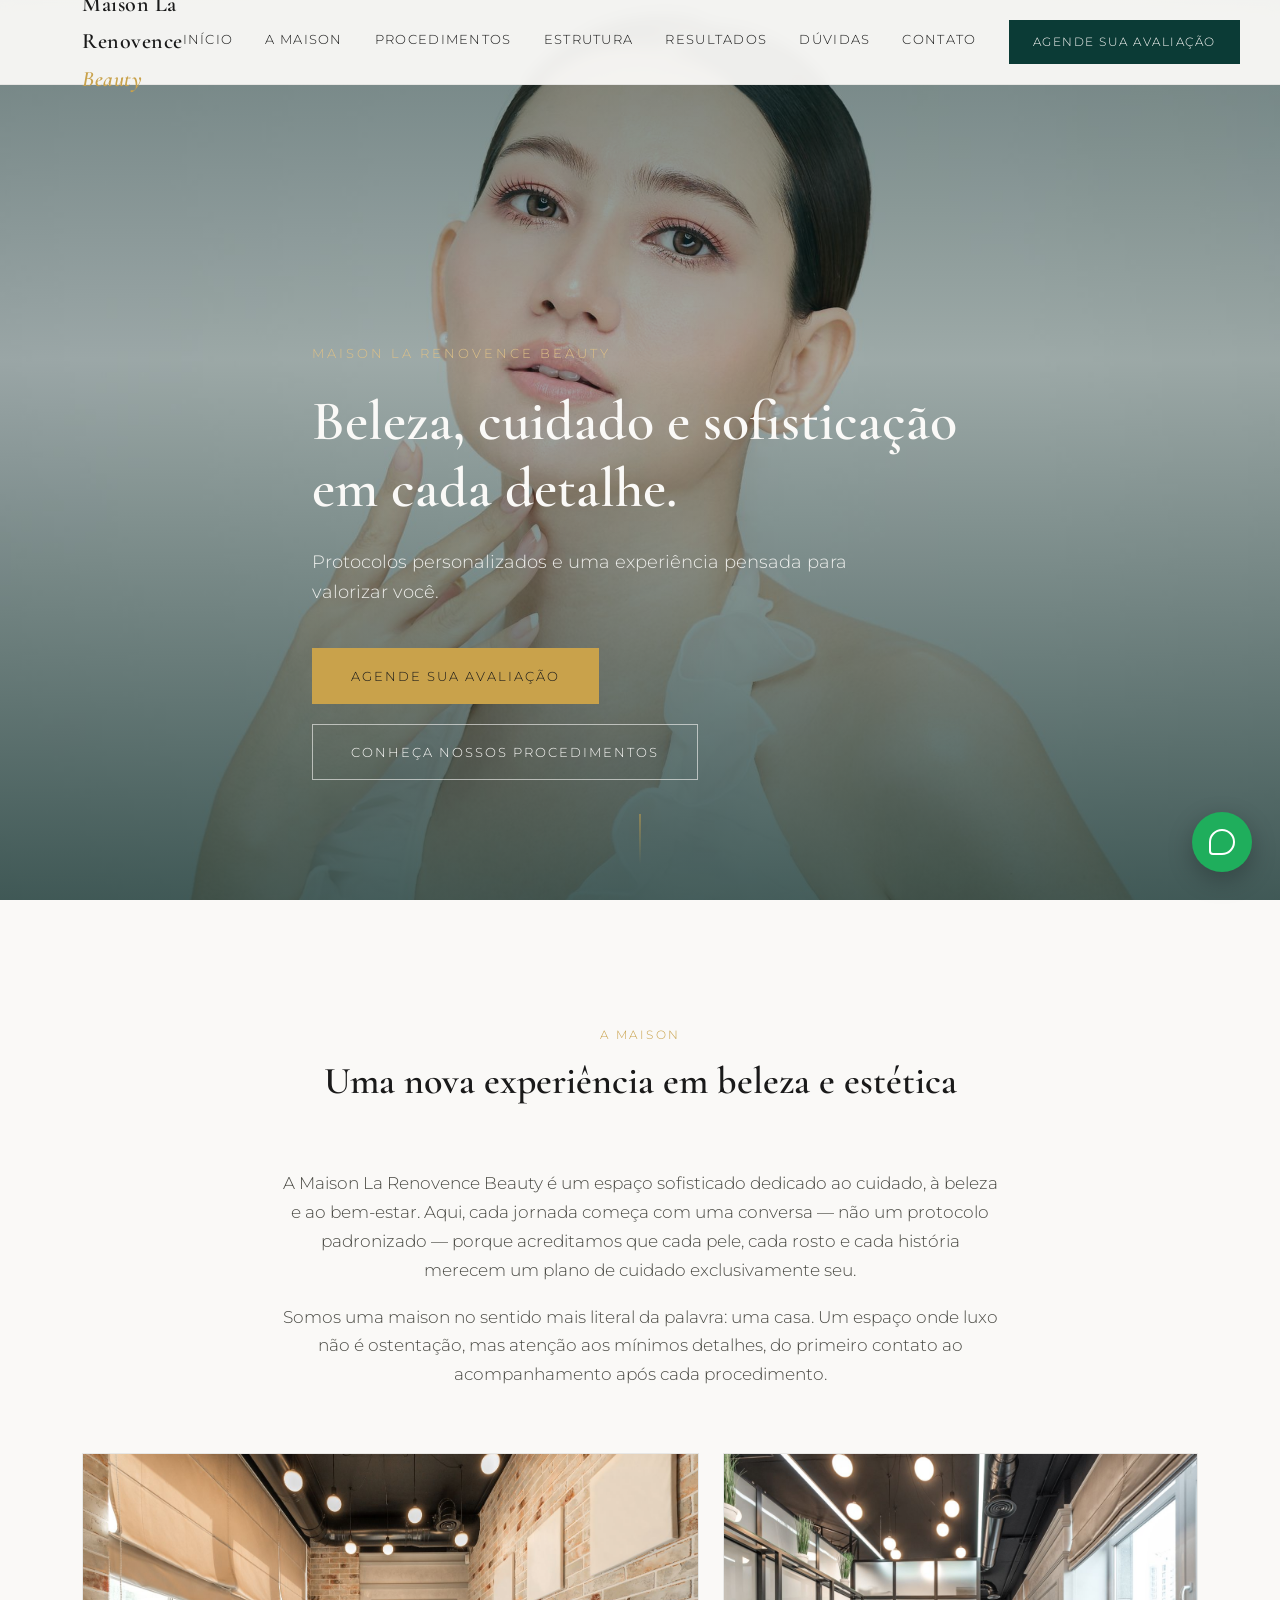
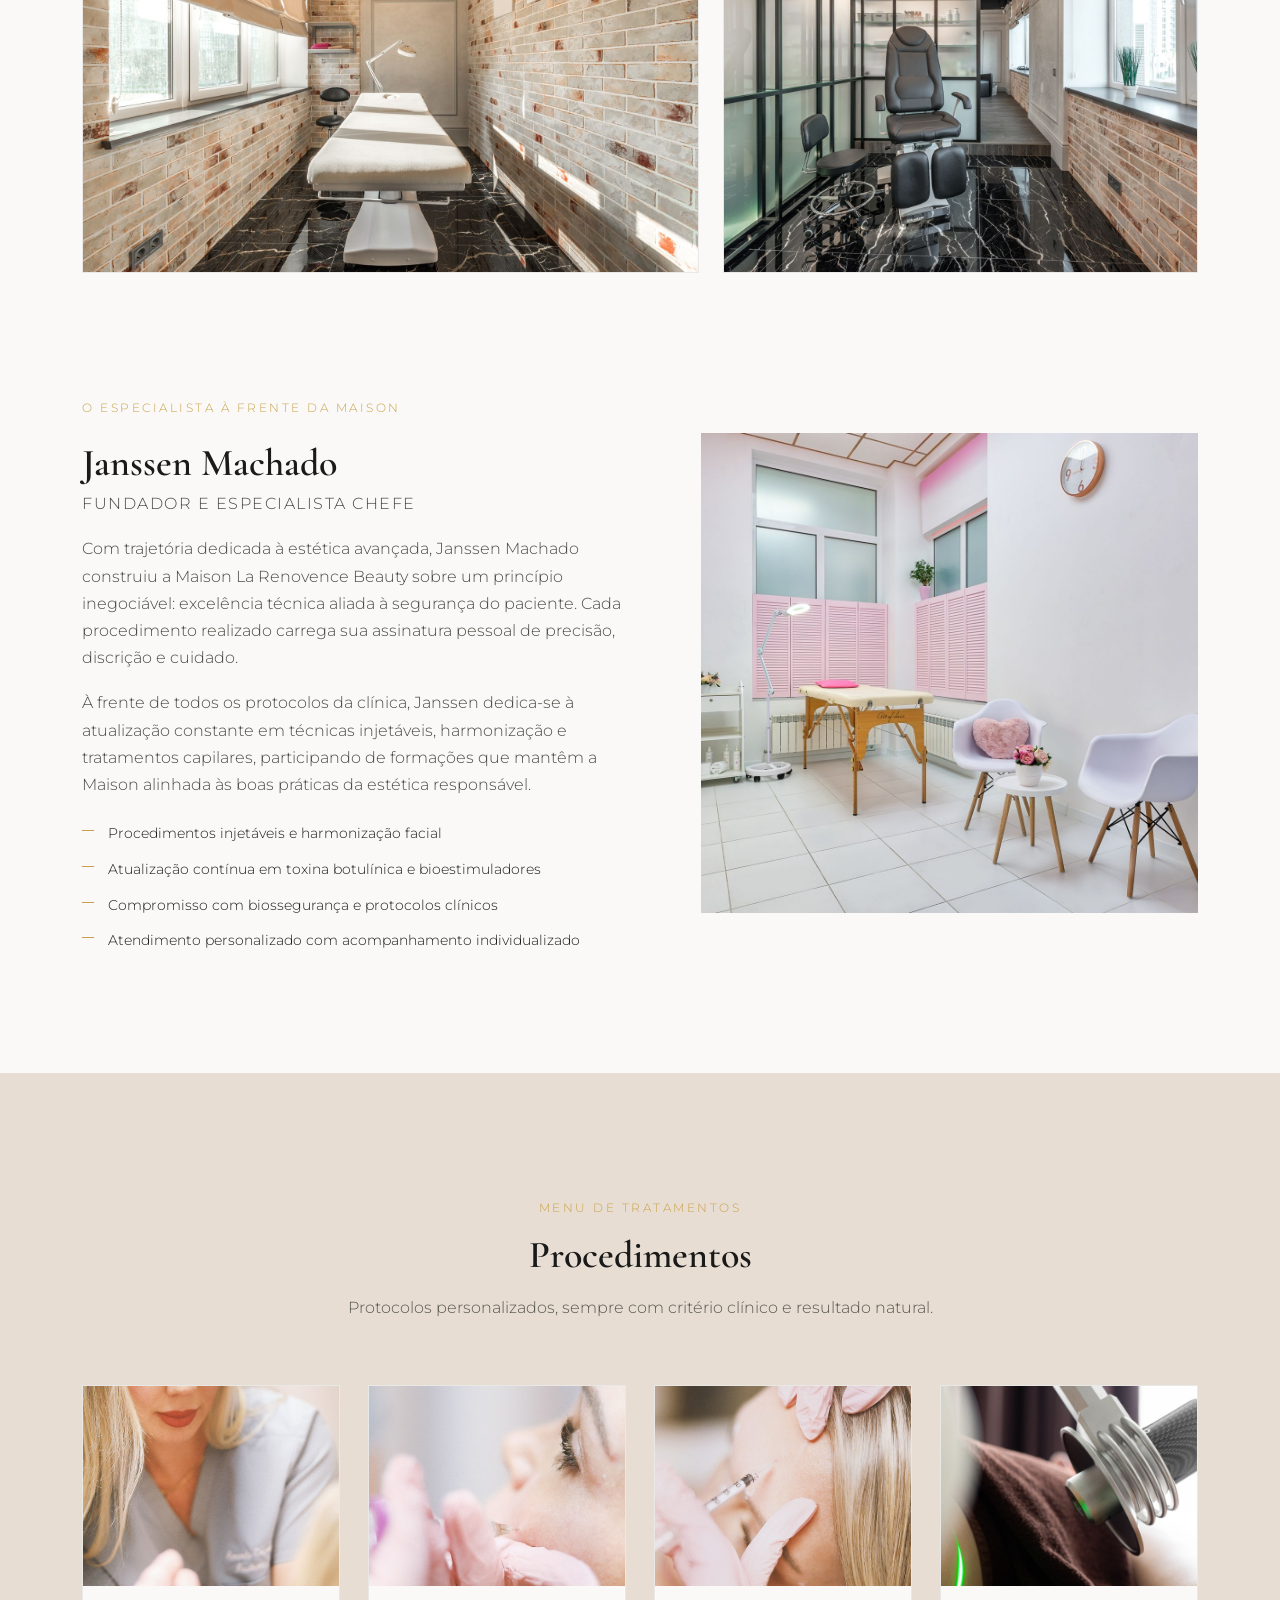
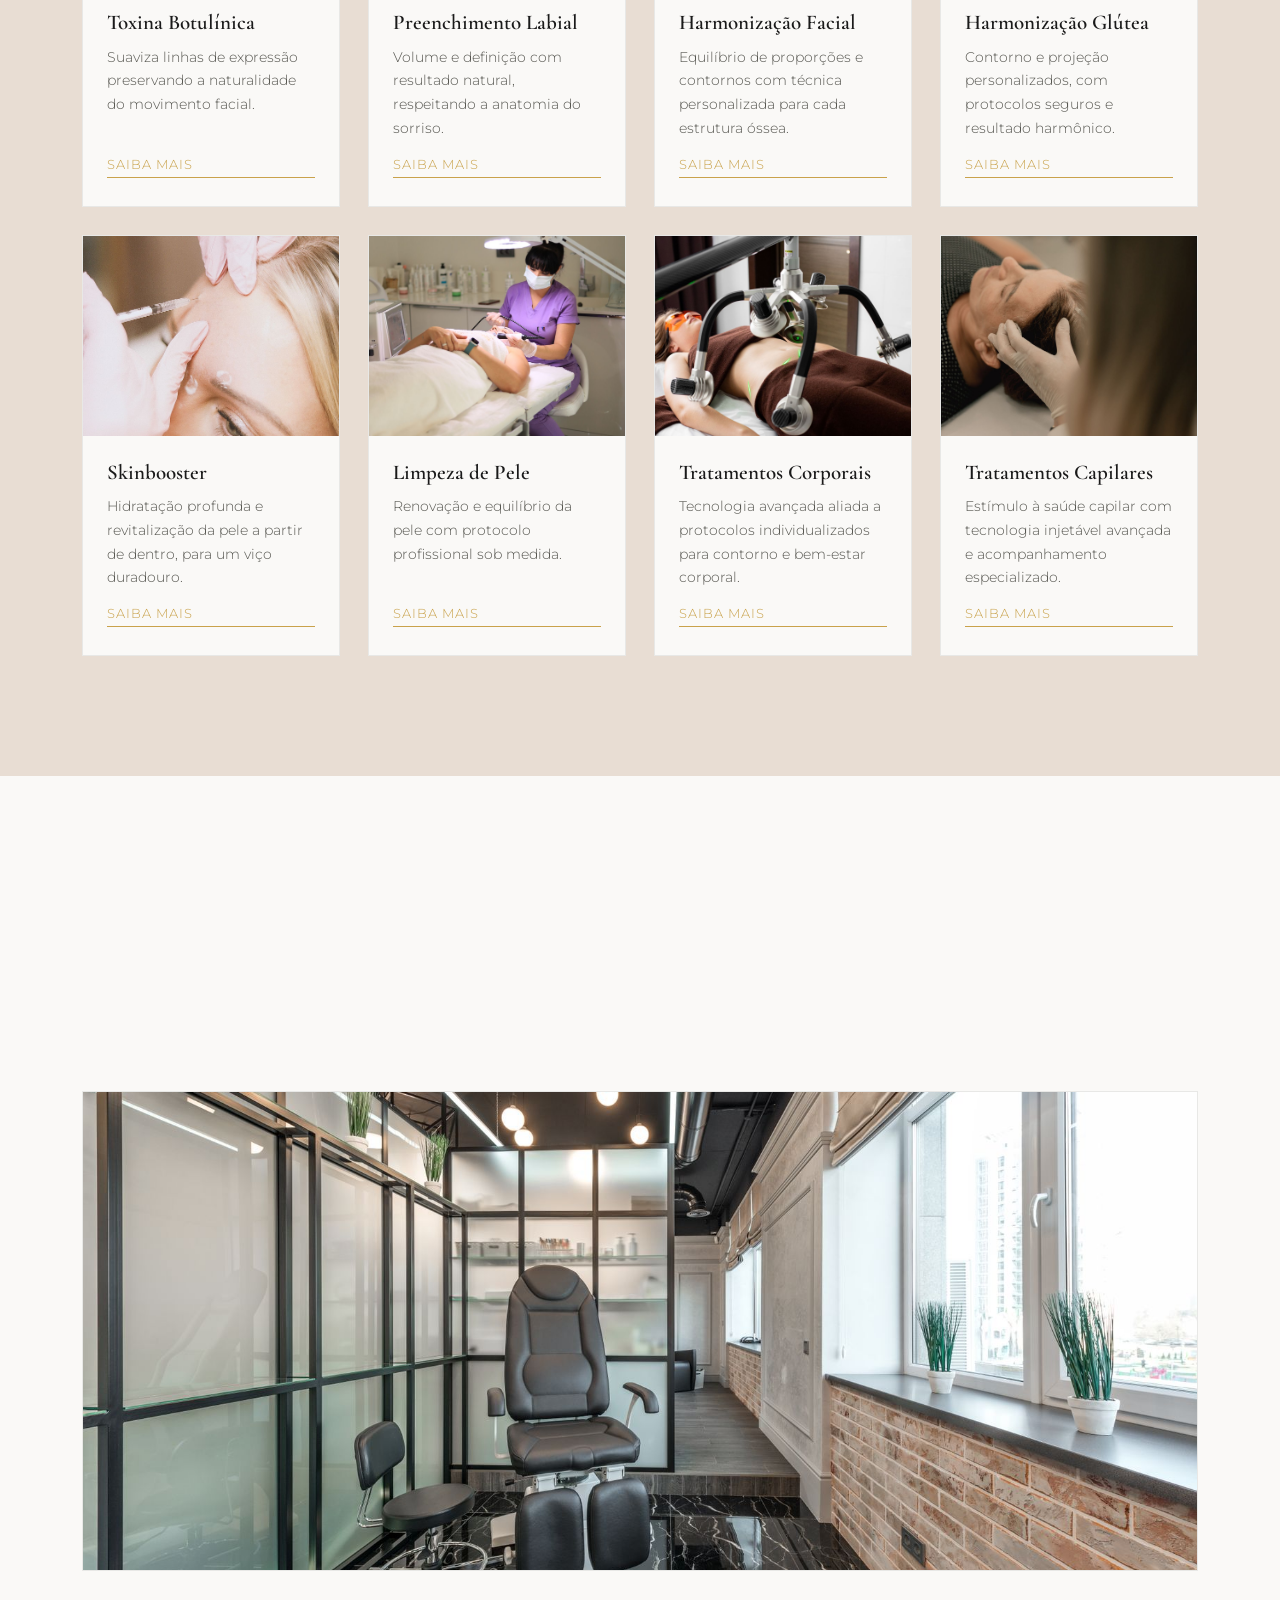
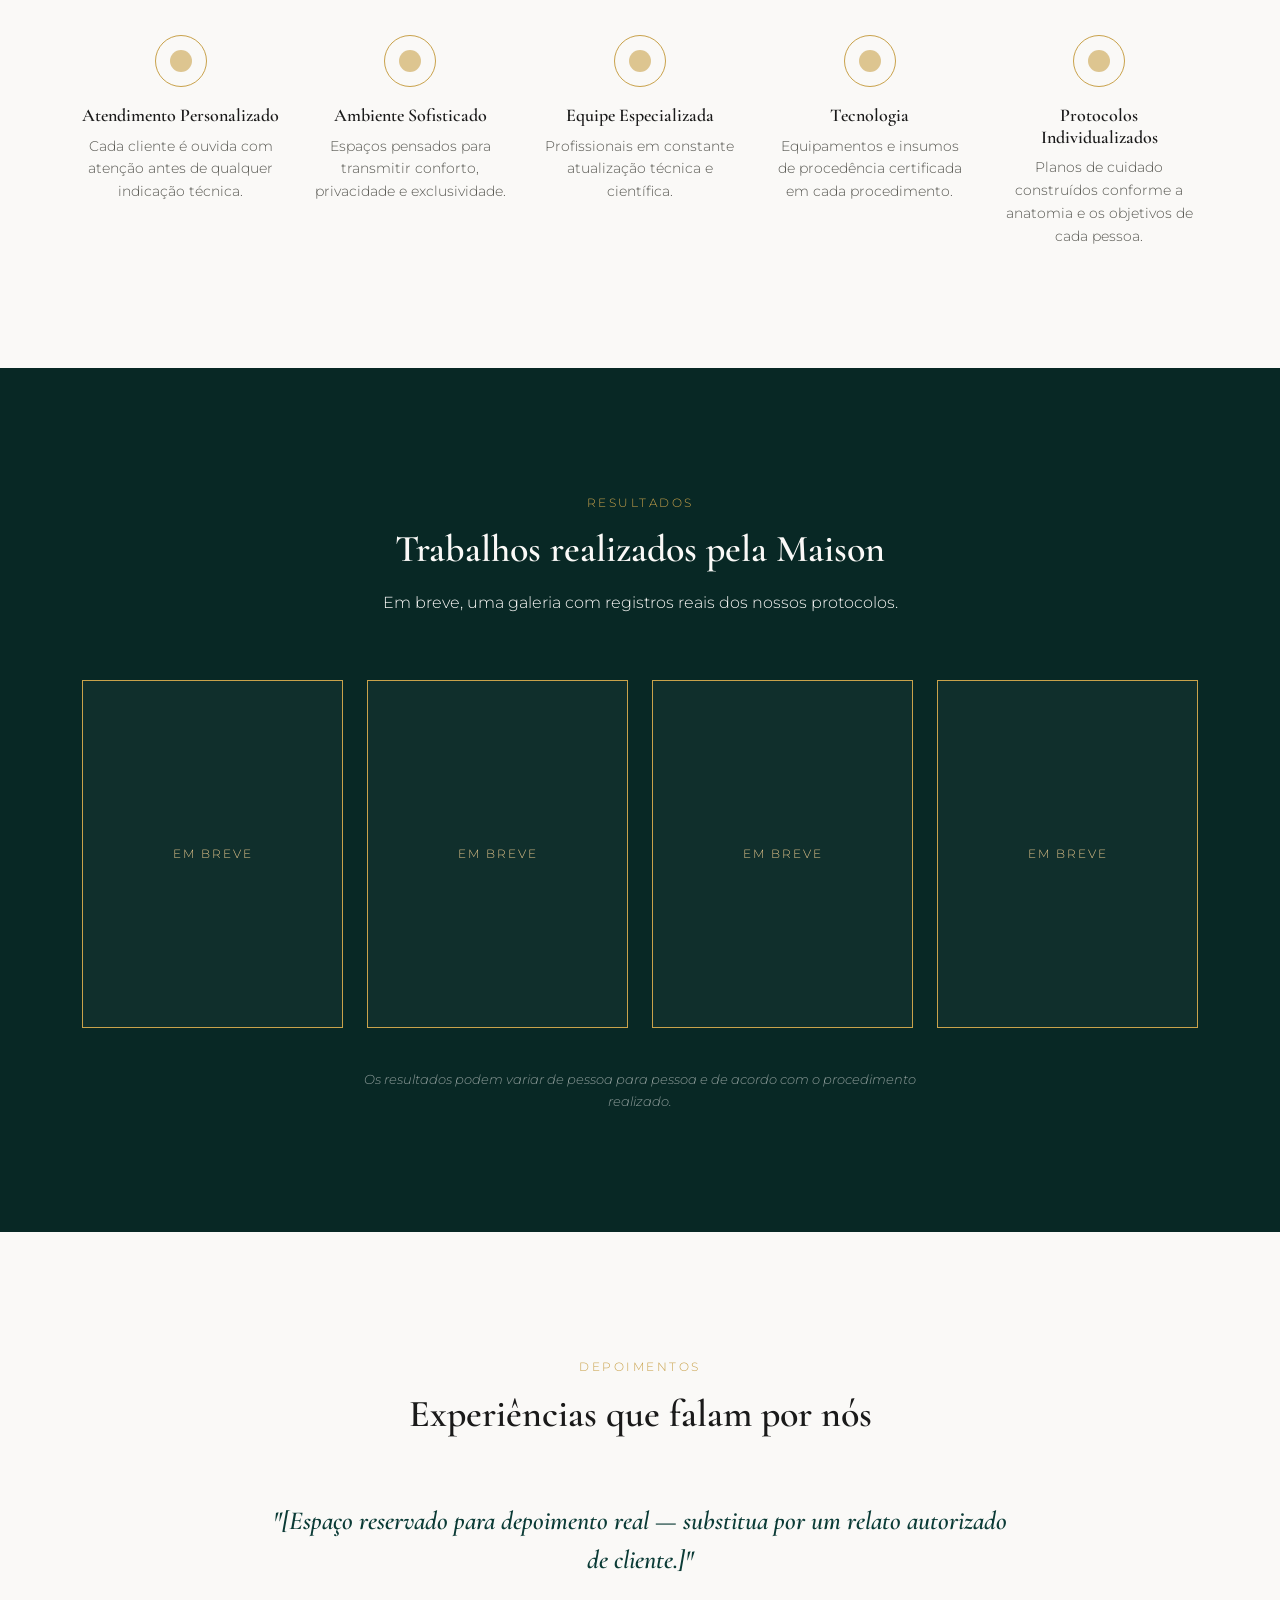
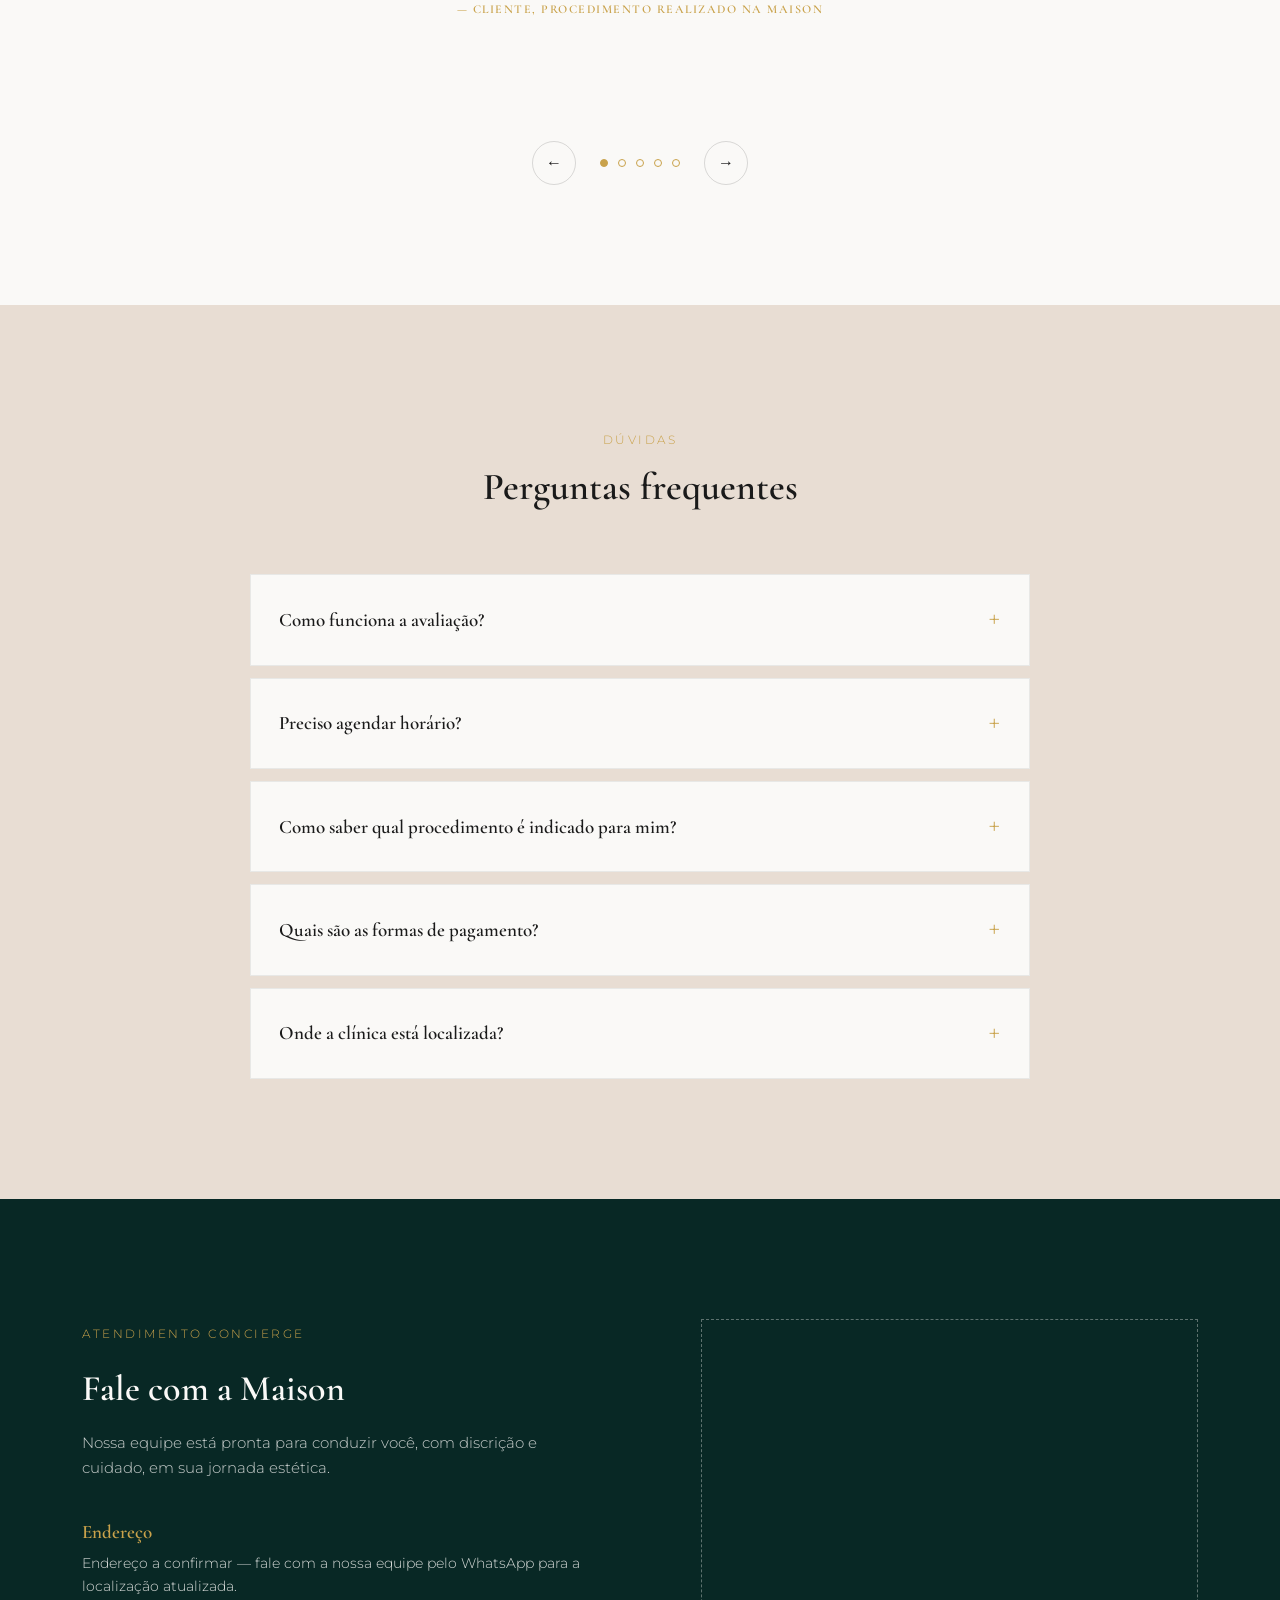
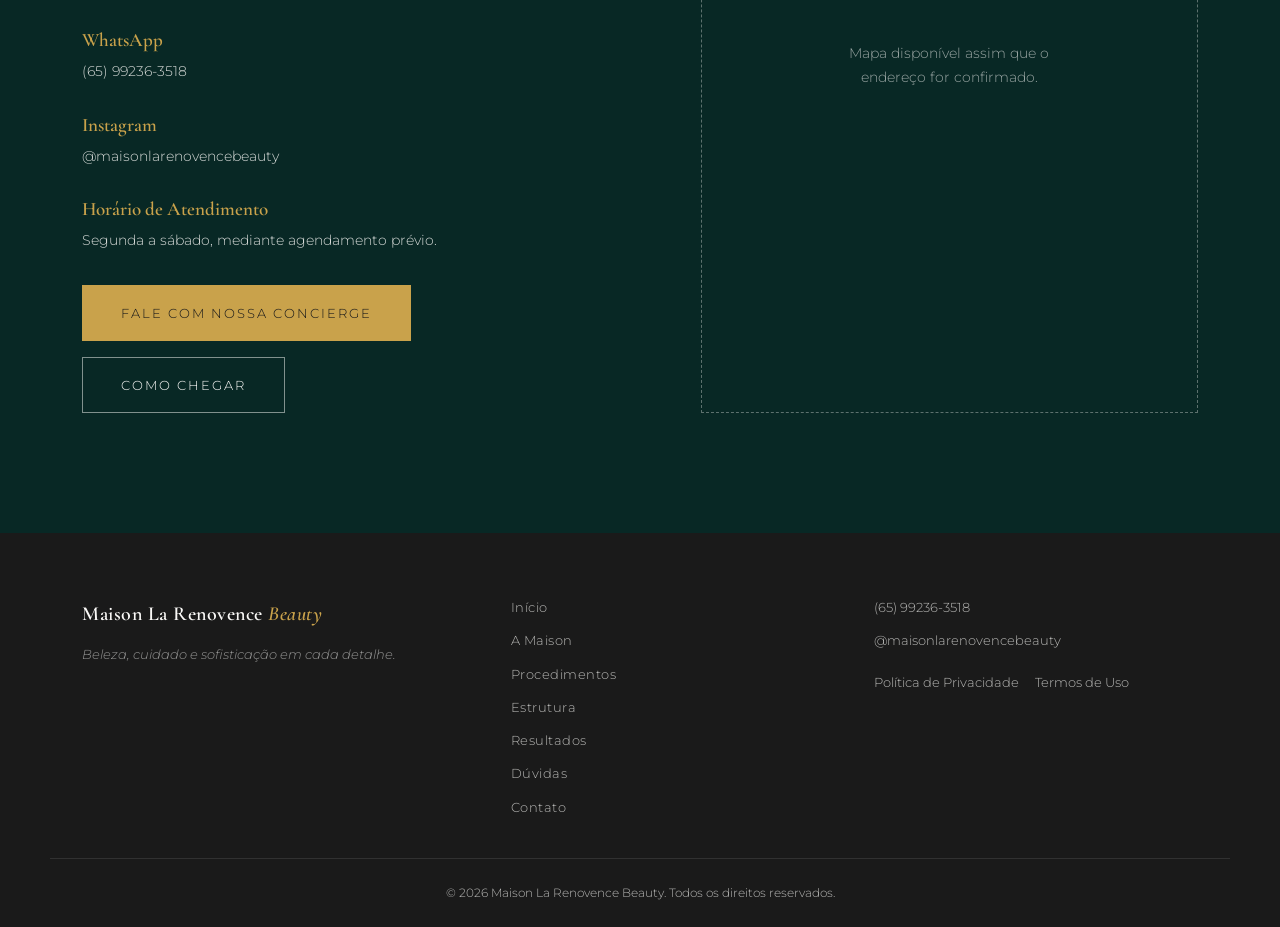
==== commit b7e1c4de: "Reconstrói o site com nova estrutura, procedimentos e páginas legais - Novo menu (Início, A Maison, " ====
--- a/index.html
+++ b/index.html
@@ -3,24 +3,66 @@
 <head>
 <meta charset="UTF-8">
 <meta name="viewport" content="width=device-width, initial-scale=1.0">
-<title>Maison La Renovence Beauty | Estética Avançada e Exclusiva com Janssen Machado</title>
-<meta name="description" content="Maison La Renovence Beauty — clínica de estética avançada especializada em Botox, harmonização facial e corporal, skinbooster e terapia capilar, sob a direção de Janssen Machado.">
-<link rel="preload" href="https://fonts.googleapis.com/css2?family=Cormorant+Garamond:wght@500;600;700&family=Montserrat:wght@300;400;500;600&display=swap" as="style" onload="this.onload=null;this.rel='stylesheet'">
-<noscript><link href="https://fonts.googleapis.com/css2?family=Cormorant+Garamond:wght@500;600;700&family=Montserrat:wght@300;400;500;600&display=swap" rel="stylesheet"></noscript>
+<title>Maison La Renovence Beauty | Clínica de Estética Avançada e Exclusiva</title>
+<meta name="description" content="Maison La Renovence Beauty — clínica de estética premium especializada em toxina botulínica, harmonização facial e glútea, preenchimento labial, skinbooster e tratamentos capilares. Agende sua avaliação.">
+<meta name="robots" content="index, follow">
+<link rel="canonical" href="https://www.maisonlarenovencebeauty.com.br/">
+
+<meta property="og:type" content="website">
+<meta property="og:locale" content="pt_BR">
+<meta property="og:title" content="Maison La Renovence Beauty | Clínica de Estética Avançada e Exclusiva">
+<meta property="og:description" content="Protocolos personalizados e uma experiência pensada para valorizar você. Conheça a Maison La Renovence Beauty.">
+<meta property="og:image" content="images/og/og-image.jpg">
+<meta property="og:url" content="https://www.maisonlarenovencebeauty.com.br/">
+<meta name="twitter:card" content="summary_large_image">
+
+<link rel="preload" href="https://fonts.googleapis.com/css2?family=Cormorant+Garamond:ital,wght@0,500;0,600;0,700;1,500&family=Montserrat:wght@300;400;500;600&display=swap" as="style" onload="this.onload=null;this.rel='stylesheet'">
+<noscript><link href="https://fonts.googleapis.com/css2?family=Cormorant+Garamond:ital,wght@0,500;0,600;0,700;1,500&family=Montserrat:wght@300;400;500;600&display=swap" rel="stylesheet"></noscript>
 <link rel="stylesheet" href="css/style.css">
+
+<script type="application/ld+json">
+{
+  "@context": "https://schema.org",
+  "@type": "BeautySalon",
+  "name": "Maison La Renovence Beauty",
+  "description": "Clínica de estética avançada especializada em toxina botulínica, harmonização facial e corporal, skinbooster e terapia capilar.",
+  "url": "https://www.maisonlarenovencebeauty.com.br/",
+  "telephone": "+5565992363518",
+  "sameAs": ["https://www.instagram.com/maisonlarenovencebeauty/"],
+  "priceRange": "$$$"
+}
+</script>
+<script type="application/ld+json">
+{
+  "@context": "https://schema.org",
+  "@type": "FAQPage",
+  "mainEntity": [
+    {"@type": "Question", "name": "Como funciona a avaliação?", "acceptedAnswer": {"@type": "Answer", "text": "A avaliação é uma conversa individual em que entendemos seu histórico, suas expectativas e analisamos a indicação técnica mais adequada para você, sem compromisso de procedimento imediato."}},
+    {"@type": "Question", "name": "Preciso agendar horário?", "acceptedAnswer": {"@type": "Answer", "text": "Sim. Todo atendimento na Maison é feito mediante agendamento prévio, o que garante tempo dedicado e exclusivo para cada cliente."}},
+    {"@type": "Question", "name": "Como saber qual procedimento é indicado para mim?", "acceptedAnswer": {"@type": "Answer", "text": "Essa definição acontece durante a avaliação presencial, quando analisamos sua anatomia, sua rotina e seus objetivos para sugerir o protocolo mais adequado."}},
+    {"@type": "Question", "name": "Quais são as formas de pagamento?", "acceptedAnswer": {"@type": "Answer", "text": "Trabalhamos com as principais formas de pagamento do mercado. Nossa equipe informa todas as condições disponíveis durante o seu atendimento."}},
+    {"@type": "Question", "name": "Onde a clínica está localizada?", "acceptedAnswer": {"@type": "Answer", "text": "Nossos detalhes de endereço e como chegar estão na seção de contato deste site e são confirmados também pelo WhatsApp."}}
+  ]
+}
+</script>
 </head>
 <body>
 
+<a href="#main-content" class="skip-link">Pular para o conteúdo</a>
+
 <header class="site-header" id="siteHeader">
   <div class="container header-inner">
-    <a href="#home" class="logo">Maison La Renovence <span>Beauty</span></a>
-
-    <nav class="main-nav" id="mainNav">
-      <a href="#home" class="nav-link">Home</a>
-      <a href="#sobre" class="nav-link">Sobre</a>
-      <a href="#servicos" class="nav-link">Serviços</a>
+    <a href="#inicio" class="logo">Maison La Renovence <span>Beauty</span></a>
+
+    <nav class="main-nav" id="mainNav" aria-label="Navegação principal">
+      <a href="#inicio" class="nav-link">Início</a>
+      <a href="#a-maison" class="nav-link">A Maison</a>
+      <a href="#procedimentos" class="nav-link">Procedimentos</a>
+      <a href="#estrutura" class="nav-link">Estrutura</a>
+      <a href="#resultados" class="nav-link">Resultados</a>
+      <a href="#duvidas" class="nav-link">Dúvidas</a>
       <a href="#contato" class="nav-link">Contato</a>
-      <a href="https://wa.me/5500000000000" target="_blank" rel="noopener" class="nav-cta">Agendar</a>
+      <a href="https://wa.me/5565992363518?text=Ol%C3%A1!%20Conheci%20a%20Maison%20La%20Renovence%20Beauty%20pelo%20site%20e%20gostaria%20de%20saber%20mais%20sobre%20os%20procedimentos%20e%20agendar%20uma%20avalia%C3%A7%C3%A3o." target="_blank" rel="noopener" class="nav-cta">Agende sua avaliação</a>
     </nav>
 
     <button class="nav-toggle" id="navToggle" aria-label="Abrir menu" aria-expanded="false">
@@ -29,257 +71,338 @@
   </div>
 </header>
 
-<main>
-
-  <section class="hero" id="home">
+<main id="main-content">
+
+  <section class="hero" id="inicio">
+    <div class="hero-media">
+      <img src="images/hero/hero-clinic.jpg" alt="Retrato elegante de mulher com pele saudável, representando o cuidado estético da Maison La Renovence Beauty" fetchpriority="high">
+    </div>
     <div class="hero-overlay"></div>
-    <div class="container hero-content">
+    <div class="container hero-content reveal">
       <p class="eyebrow">Maison La Renovence Beauty</p>
-      <h1>A Beleza que Você Já Possui,<br>Revelada com Excelência.</h1>
-      <p class="hero-subtitle">Um espaço exclusivo dedicado à estética avançada, onde ciência, segurança e sofisticação se encontram para realçar sua melhor versão — sem artificialismo, sem pressa, sem concessões.</p>
-      <a href="#contato" class="btn btn-gold">Agende sua Avaliação Exclusiva</a>
+      <h1>Beleza, cuidado e sofisticação em cada detalhe.</h1>
+      <p class="hero-subtitle">Protocolos personalizados e uma experiência pensada para valorizar você.</p>
+      <div class="hero-actions">
+        <a href="https://wa.me/5565992363518?text=Ol%C3%A1!%20Conheci%20a%20Maison%20La%20Renovence%20Beauty%20pelo%20site%20e%20gostaria%20de%20saber%20mais%20sobre%20os%20procedimentos%20e%20agendar%20uma%20avalia%C3%A7%C3%A3o." target="_blank" rel="noopener" class="btn btn-gold">Agende sua avaliação</a>
+        <a href="#procedimentos" class="btn btn-outline-light">Conheça nossos procedimentos</a>
+      </div>
     </div>
     <div class="scroll-indicator"><span></span></div>
   </section>
 
-  <section class="highlights">
-    <div class="container">
-      <div class="section-heading">
-        <span class="section-kicker">Assinaturas Maison</span>
-        <h2>Tratamentos em Destaque</h2>
-      </div>
-
-      <div class="highlight-grid">
-        <article class="highlight-card">
-          <div class="highlight-media media-1"></div>
-          <h3>Botox</h3>
-          <p class="highlight-tagline">Suavidade que Respeita sua Expressão</p>
-          <p>Toxina botulínica aplicada com técnica milimétrica para resultados naturais — a linha do tempo é sua, nós apenas a tornamos mais gentil.</p>
-          <a href="#servicos" class="text-link">Saiba mais</a>
-        </article>
-
-        <article class="highlight-card">
-          <div class="highlight-media media-2"></div>
-          <h3>Harmonização de Glúteo</h3>
-          <p class="highlight-tagline">Contorno com Assinatura Própria</p>
-          <p>Protocolos personalizados que valorizam proporções e naturalidade, sempre com critério clínico rigoroso.</p>
-          <a href="#servicos" class="text-link">Saiba mais</a>
-        </article>
-
-        <article class="highlight-card">
-          <div class="highlight-media media-3"></div>
-          <h3>Harmonização Facial</h3>
-          <p class="highlight-tagline">Equilíbrio é a Nova Beleza</p>
-          <p>Técnicas avançadas para simetria e frescor, respeitando a singularidade de cada rosto.</p>
-          <a href="#servicos" class="text-link">Saiba mais</a>
-        </article>
-      </div>
-
-      <div class="center-cta">
-        <a href="#servicos" class="btn btn-outline">Conheça Todos os Tratamentos</a>
-      </div>
-    </div>
-  </section>
-
-  <section class="authority">
-    <div class="container">
-      <h2>Segurança Não é Detalhe. É Protocolo.</h2>
-      <div class="authority-grid">
-        <div class="authority-item">
-          <div class="authority-icon icon-shield"></div>
-          <p>Protocolos de Biossegurança Rigorosos</p>
-        </div>
-        <div class="authority-item">
-          <div class="authority-icon icon-cert"></div>
-          <p>Produtos e Insumos de Procedência Certificada</p>
-        </div>
-        <div class="authority-item">
-          <div class="authority-icon icon-tech"></div>
-          <p>Tecnologia de Ponta em Cada Procedimento</p>
-        </div>
-        <div class="authority-item">
-          <div class="authority-icon icon-heart"></div>
-          <p>Atendimento Personalizado e Sigiloso</p>
-        </div>
-      </div>
-      <p class="authority-note">Cada detalhe da sua experiência na Maison La Renovence foi desenhado para que você viva a estética com a tranquilidade que só a excelência clínica pode oferecer.</p>
-    </div>
-  </section>
-
-  <section class="philosophy" id="sobre">
-    <div class="container philosophy-grid">
-      <div class="philosophy-media"></div>
-      <div class="philosophy-text">
-        <span class="section-kicker">Nossa Filosofia</span>
-        <h2>A Filosofia Maison La Renovence</h2>
-        <p>Na Maison La Renovence Beauty, entendemos que beleza verdadeira nasce do equilíbrio entre técnica apurada e escuta atenta. Cada jornada aqui começa com uma conversa — não um protocolo padronizado — porque acreditamos que cada pele, cada rosto e cada história merecem um plano de cuidado exclusivamente seu.</p>
-        <p>Somos uma maison no sentido mais literal da palavra: uma casa. Um espaço onde luxo não é ostentação, mas sim atenção aos mínimos detalhes — do primeiro contato ao acompanhamento pós-procedimento.</p>
-        <blockquote>"Não tratamos protocolos. Cuidamos de pessoas."</blockquote>
-      </div>
-    </div>
-  </section>
-
-  <section class="specialist">
-    <div class="container specialist-grid">
-      <div class="specialist-text">
-        <span class="section-kicker">O Especialista à Frente da Maison</span>
-        <h2>Janssen Machado</h2>
-        <p class="specialist-title">Fundador e Especialista Chefe</p>
-        <p>Com trajetória dedicada à estética avançada, Janssen Machado construiu a Maison La Renovence Beauty sobre um princípio inegociável: excelência técnica aliada à segurança absoluta do paciente. Cada procedimento realizado carrega sua assinatura pessoal de precisão, discrição e cuidado.</p>
-        <p>À frente de todos os protocolos da clínica, Janssen dedica-se à atualização constante em técnicas injetáveis, harmonização e tratamentos capilares, participando de formações e congressos que garantem que a Maison esteja sempre na vanguarda da estética responsável.</p>
-        <p>Mais do que executar procedimentos, Janssen conduz cada cliente em uma experiência de transformação guiada por ética, ciência e sensibilidade estética.</p>
-        <ul class="specialist-list">
-          <li>Especialização em Procedimentos Injetáveis e Harmonização Facial</li>
-          <li>Atualização contínua em Toxina Botulínica e Bioestimuladores</li>
-          <li>Compromisso com Biossegurança e Protocolos Clínicos Certificados</li>
-          <li>Atendimento Personalizado com Acompanhamento Individualizado</li>
-        </ul>
-      </div>
-      <div class="specialist-media"></div>
-    </div>
-  </section>
-
-  <section class="services" id="servicos">
-    <div class="container">
-      <div class="section-heading">
+  <section class="maison" id="a-maison">
+    <div class="container">
+      <div class="section-heading reveal">
+        <span class="section-kicker">A Maison</span>
+        <h2>Uma nova experiência em beleza e estética</h2>
+      </div>
+
+      <div class="maison-intro reveal">
+        <p>A Maison La Renovence Beauty é um espaço sofisticado dedicado ao cuidado, à beleza e ao bem-estar. Aqui, cada jornada começa com uma conversa — não um protocolo padronizado — porque acreditamos que cada pele, cada rosto e cada história merecem um plano de cuidado exclusivamente seu.</p>
+        <p>Somos uma maison no sentido mais literal da palavra: uma casa. Um espaço onde luxo não é ostentação, mas atenção aos mínimos detalhes, do primeiro contato ao acompanhamento após cada procedimento.</p>
+      </div>
+
+      <div class="maison-gallery reveal">
+        <div class="maison-gallery-media"><img src="images/estrutura/estrutura-1.jpg" alt="Sala de procedimentos da Maison La Renovence Beauty, com maca profissional e ambientação sofisticada" loading="lazy"></div>
+        <div class="maison-gallery-media maison-gallery-media--tall"><img src="images/estrutura/estrutura-3.jpg" alt="Consultório da Maison La Renovence Beauty com cadeira de procedimentos e acabamento premium" loading="lazy"></div>
+      </div>
+
+      <div class="specialist reveal">
+        <div class="specialist-text">
+          <span class="section-kicker">O Especialista à Frente da Maison</span>
+          <h3>Janssen Machado</h3>
+          <p class="specialist-title">Fundador e Especialista Chefe</p>
+          <p>Com trajetória dedicada à estética avançada, Janssen Machado construiu a Maison La Renovence Beauty sobre um princípio inegociável: excelência técnica aliada à segurança do paciente. Cada procedimento realizado carrega sua assinatura pessoal de precisão, discrição e cuidado.</p>
+          <p>À frente de todos os protocolos da clínica, Janssen dedica-se à atualização constante em técnicas injetáveis, harmonização e tratamentos capilares, participando de formações que mantêm a Maison alinhada às boas práticas da estética responsável.</p>
+          <ul class="specialist-list">
+            <li>Procedimentos injetáveis e harmonização facial</li>
+            <li>Atualização contínua em toxina botulínica e bioestimuladores</li>
+            <li>Compromisso com biossegurança e protocolos clínicos</li>
+            <li>Atendimento personalizado com acompanhamento individualizado</li>
+          </ul>
+        </div>
+        <div class="specialist-media"><img src="images/estrutura/estrutura-2.jpg" alt="Ambiente de atendimento da Maison La Renovence Beauty" loading="lazy"></div>
+      </div>
+    </div>
+  </section>
+
+  <section class="procedures" id="procedimentos">
+    <div class="container">
+      <div class="section-heading reveal">
         <span class="section-kicker">Menu de Tratamentos</span>
-        <h2>Nossos Serviços</h2>
-      </div>
-
-      <div class="services-tabs" role="tablist">
-        <button class="tab-btn active" data-category="facial">Rejuvenescimento &amp; Facial</button>
-        <button class="tab-btn" data-category="corporal">Contorno Corporal</button>
-        <button class="tab-btn" data-category="capilar">Terapia Capilar</button>
-      </div>
-
-      <div class="services-grid" id="servicesGrid">
-
-        <article class="service-card" data-category="facial">
-          <h3>Botox <span>(Toxina Botulínica)</span></h3>
-          <p>Suaviza linhas de expressão preservando a naturalidade do movimento facial.</p>
-        </article>
-        <article class="service-card" data-category="facial">
-          <h3>Skinbooster</h3>
-          <p>Hidratação profunda e revitalização da pele a partir de dentro, para um viço duradouro.</p>
-        </article>
-        <article class="service-card" data-category="facial">
-          <h3>Harmonização Facial</h3>
-          <p>Equilíbrio de proporções e contornos com técnica personalizada para cada estrutura óssea.</p>
-        </article>
-        <article class="service-card" data-category="facial">
-          <h3>Preenchimento Labial</h3>
-          <p>Volume e definição com resultado natural, respeitando a anatomia do sorriso.</p>
-        </article>
-        <article class="service-card" data-category="facial">
-          <h3>Preenchimento de Bigode Chinês</h3>
-          <p>Suavização de sulcos nasogenianos para um olhar mais descansado e jovem.</p>
-        </article>
-        <article class="service-card" data-category="facial">
-          <h3>Peeling de Cristal</h3>
-          <p>Renovação celular e uniformização de textura para uma pele visivelmente renovada.</p>
-        </article>
-        <article class="service-card" data-category="facial">
-          <h3>Alta Frequência</h3>
-          <p>Tecnologia complementar para tonificação, oxigenação e controle de oleosidade da pele.</p>
-        </article>
-        <article class="service-card" data-category="facial">
-          <h3>PEIM <span>(Procedimento Estético Injetável para Microvasos)</span></h3>
-          <p>Tratamento especializado para atenuação de microvasos, devolvendo uniformidade à pele.</p>
-        </article>
-        <article class="service-card" data-category="facial">
-          <h3>Blush Top Model <span>(Top Model Look)</span></h3>
-          <p>Efeito de "blush natural" injetável, para uma aparência corada e saudável duradoura.</p>
-        </article>
-
-        <article class="service-card" data-category="corporal" hidden>
-          <h3>Harmonização de Glúteo</h3>
-          <p>Contorno e projeção personalizados com protocolos seguros e resultado harmônico.</p>
-        </article>
-        <article class="service-card" data-category="corporal" hidden>
-          <h3>Protocolos para Queima de Gordura</h3>
-          <p>Tratamentos direcionados para redução localizada, aliados a acompanhamento clínico.</p>
-        </article>
-        <article class="service-card" data-category="corporal" hidden>
-          <h3>BCAA Injetável</h3>
-          <p>Suporte à recuperação muscular e definição corporal como parte de protocolos de contorno.</p>
-        </article>
-
-        <article class="service-card" data-category="capilar" hidden>
-          <h3>Hairbooster</h3>
-          <p>Estímulo à saúde capilar e ao fortalecimento dos fios com tecnologia injetável avançada.</p>
-        </article>
-
-      </div>
-
-      <div class="center-cta">
-        <a href="#contato" class="btn btn-outline">Agende sua Avaliação</a>
+        <h2>Procedimentos</h2>
+        <p class="section-lede">Protocolos personalizados, sempre com critério clínico e resultado natural.</p>
+      </div>
+
+      <div class="procedures-grid">
+
+        <article class="procedure-card reveal">
+          <a href="procedimentos/toxina-botulinica.html" class="procedure-card-media">
+            <img src="images/procedimentos/toxina-botulinica.jpg" alt="Aplicação de toxina botulínica em ambiente clínico" loading="lazy">
+          </a>
+          <div class="procedure-card-body">
+            <h3><a href="procedimentos/toxina-botulinica.html">Toxina Botulínica</a></h3>
+            <p>Suaviza linhas de expressão preservando a naturalidade do movimento facial.</p>
+            <a href="procedimentos/toxina-botulinica.html" class="text-link">Saiba mais</a>
+          </div>
+        </article>
+
+        <article class="procedure-card reveal">
+          <a href="procedimentos/preenchimento-labial.html" class="procedure-card-media">
+            <img src="images/procedimentos/preenchimento-labial.jpg" alt="Procedimento de preenchimento labial realizado com técnica precisa" loading="lazy">
+          </a>
+          <div class="procedure-card-body">
+            <h3><a href="procedimentos/preenchimento-labial.html">Preenchimento Labial</a></h3>
+            <p>Volume e definição com resultado natural, respeitando a anatomia do sorriso.</p>
+            <a href="procedimentos/preenchimento-labial.html" class="text-link">Saiba mais</a>
+          </div>
+        </article>
+
+        <article class="procedure-card reveal">
+          <a href="procedimentos/harmonizacao-facial.html" class="procedure-card-media">
+            <img src="images/procedimentos/harmonizacao-facial.jpg" alt="Procedimento de harmonização facial em clínica de estética" loading="lazy">
+          </a>
+          <div class="procedure-card-body">
+            <h3><a href="procedimentos/harmonizacao-facial.html">Harmonização Facial</a></h3>
+            <p>Equilíbrio de proporções e contornos com técnica personalizada para cada estrutura óssea.</p>
+            <a href="procedimentos/harmonizacao-facial.html" class="text-link">Saiba mais</a>
+          </div>
+        </article>
+
+        <article class="procedure-card reveal">
+          <a href="procedimentos/harmonizacao-glutea.html" class="procedure-card-media">
+            <img src="images/procedimentos/harmonizacao-glutea.jpg" alt="Procedimento de harmonização glútea com tecnologia clínica" loading="lazy">
+          </a>
+          <div class="procedure-card-body">
+            <h3><a href="procedimentos/harmonizacao-glutea.html">Harmonização Glútea</a></h3>
+            <p>Contorno e projeção personalizados, com protocolos seguros e resultado harmônico.</p>
+            <a href="procedimentos/harmonizacao-glutea.html" class="text-link">Saiba mais</a>
+          </div>
+        </article>
+
+        <article class="procedure-card reveal">
+          <a href="procedimentos/skinbooster.html" class="procedure-card-media">
+            <img src="images/procedimentos/skinbooster.jpg" alt="Aplicação de skinbooster para hidratação profunda da pele" loading="lazy">
+          </a>
+          <div class="procedure-card-body">
+            <h3><a href="procedimentos/skinbooster.html">Skinbooster</a></h3>
+            <p>Hidratação profunda e revitalização da pele a partir de dentro, para um viço duradouro.</p>
+            <a href="procedimentos/skinbooster.html" class="text-link">Saiba mais</a>
+          </div>
+        </article>
+
+        <article class="procedure-card reveal">
+          <a href="procedimentos/limpeza-de-pele.html" class="procedure-card-media">
+            <img src="images/procedimentos/limpeza-de-pele.jpg" alt="Procedimento de limpeza de pele profissional em clínica de estética" loading="lazy">
+          </a>
+          <div class="procedure-card-body">
+            <h3><a href="procedimentos/limpeza-de-pele.html">Limpeza de Pele</a></h3>
+            <p>Renovação e equilíbrio da pele com protocolo profissional sob medida.</p>
+            <a href="procedimentos/limpeza-de-pele.html" class="text-link">Saiba mais</a>
+          </div>
+        </article>
+
+        <article class="procedure-card reveal">
+          <a href="procedimentos/tratamentos-corporais.html" class="procedure-card-media">
+            <img src="images/procedimentos/tratamentos-corporais.jpg" alt="Tecnologia utilizada em tratamentos corporais estéticos" loading="lazy">
+          </a>
+          <div class="procedure-card-body">
+            <h3><a href="procedimentos/tratamentos-corporais.html">Tratamentos Corporais</a></h3>
+            <p>Tecnologia avançada aliada a protocolos individualizados para contorno e bem-estar corporal.</p>
+            <a href="procedimentos/tratamentos-corporais.html" class="text-link">Saiba mais</a>
+          </div>
+        </article>
+
+        <article class="procedure-card reveal">
+          <a href="procedimentos/tratamentos-capilares.html" class="procedure-card-media">
+            <img src="images/procedimentos/tratamentos-capilares.jpg" alt="Tratamento capilar injetável realizado em clínica de estética" loading="lazy">
+          </a>
+          <div class="procedure-card-body">
+            <h3><a href="procedimentos/tratamentos-capilares.html">Tratamentos Capilares</a></h3>
+            <p>Estímulo à saúde capilar com tecnologia injetável avançada e acompanhamento especializado.</p>
+            <a href="procedimentos/tratamentos-capilares.html" class="text-link">Saiba mais</a>
+          </div>
+        </article>
+
+      </div>
+    </div>
+  </section>
+
+  <section class="experience" id="estrutura">
+    <div class="container">
+      <div class="section-heading reveal">
+        <span class="section-kicker">Estrutura</span>
+        <h2>Cada detalhe pensado para a sua experiência.</h2>
+      </div>
+
+      <div class="experience-media reveal">
+        <img src="images/estrutura/estrutura-3.jpg" alt="Ambiente premium da Maison La Renovence Beauty, com acabamento em mármore e iluminação sofisticada" loading="lazy">
+      </div>
+
+      <div class="experience-grid">
+        <div class="experience-item reveal">
+          <div class="experience-icon icon-heart"></div>
+          <h3>Atendimento Personalizado</h3>
+          <p>Cada cliente é ouvida com atenção antes de qualquer indicação técnica.</p>
+        </div>
+        <div class="experience-item reveal">
+          <div class="experience-icon icon-shield"></div>
+          <h3>Ambiente Sofisticado</h3>
+          <p>Espaços pensados para transmitir conforto, privacidade e exclusividade.</p>
+        </div>
+        <div class="experience-item reveal">
+          <div class="experience-icon icon-cert"></div>
+          <h3>Equipe Especializada</h3>
+          <p>Profissionais em constante atualização técnica e científica.</p>
+        </div>
+        <div class="experience-item reveal">
+          <div class="experience-icon icon-tech"></div>
+          <h3>Tecnologia</h3>
+          <p>Equipamentos e insumos de procedência certificada em cada procedimento.</p>
+        </div>
+        <div class="experience-item reveal">
+          <div class="experience-icon icon-plan"></div>
+          <h3>Protocolos Individualizados</h3>
+          <p>Planos de cuidado construídos conforme a anatomia e os objetivos de cada pessoa.</p>
+        </div>
+      </div>
+    </div>
+  </section>
+
+  <section class="results" id="resultados">
+    <div class="container">
+      <div class="section-heading reveal">
+        <span class="section-kicker">Resultados</span>
+        <h2>Trabalhos realizados pela Maison</h2>
+        <p class="section-lede">Em breve, uma galeria com registros reais dos nossos protocolos.</p>
+      </div>
+
+      <div class="results-grid reveal">
+        <div class="result-frame"><span>Em breve</span></div>
+        <div class="result-frame"><span>Em breve</span></div>
+        <div class="result-frame"><span>Em breve</span></div>
+        <div class="result-frame"><span>Em breve</span></div>
+      </div>
+
+      <p class="results-disclaimer reveal">Os resultados podem variar de pessoa para pessoa e de acordo com o procedimento realizado.</p>
+    </div>
+  </section>
+
+  <section class="testimonials" id="depoimentos">
+    <div class="container">
+      <div class="section-heading reveal">
+        <span class="section-kicker">Depoimentos</span>
+        <h2>Experiências que falam por nós</h2>
+      </div>
+
+      <!--
+        Bloco de depoimentos — placeholders editáveis.
+        Substitua o texto de cada <blockquote> por relatos reais de clientes,
+        sempre com autorização expressa para publicação (LGPD), usando apenas
+        primeiro nome ou iniciais, sem fotos de "antes/depois".
+      -->
+      <div class="testimonial-carousel reveal" id="testimonialCarousel">
+        <div class="testimonial-track" id="testimonialTrack">
+          <blockquote class="testimonial-slide">
+            <p>"[Espaço reservado para depoimento real — substitua por um relato autorizado de cliente.]"</p>
+            <cite>— Cliente, procedimento realizado na Maison</cite>
+          </blockquote>
+          <blockquote class="testimonial-slide">
+            <p>"[Espaço reservado para depoimento real — substitua por um relato autorizado de cliente.]"</p>
+            <cite>— Cliente, procedimento realizado na Maison</cite>
+          </blockquote>
+          <blockquote class="testimonial-slide">
+            <p>"[Espaço reservado para depoimento real — substitua por um relato autorizado de cliente.]"</p>
+            <cite>— Cliente, procedimento realizado na Maison</cite>
+          </blockquote>
+          <blockquote class="testimonial-slide">
+            <p>"[Espaço reservado para depoimento real — substitua por um relato autorizado de cliente.]"</p>
+            <cite>— Cliente, procedimento realizado na Maison</cite>
+          </blockquote>
+          <blockquote class="testimonial-slide">
+            <p>"[Espaço reservado para depoimento real — substitua por um relato autorizado de cliente.]"</p>
+            <cite>— Cliente, procedimento realizado na Maison</cite>
+          </blockquote>
+        </div>
+
+        <div class="testimonial-controls">
+          <button type="button" class="testimonial-arrow" id="testimonialPrev" aria-label="Depoimento anterior">&#8592;</button>
+          <div class="testimonial-dots" id="testimonialDots"></div>
+          <button type="button" class="testimonial-arrow" id="testimonialNext" aria-label="Próximo depoimento">&#8594;</button>
+        </div>
+      </div>
+    </div>
+  </section>
+
+  <section class="faq" id="duvidas">
+    <div class="container">
+      <div class="section-heading reveal">
+        <span class="section-kicker">Dúvidas</span>
+        <h2>Perguntas frequentes</h2>
+      </div>
+
+      <div class="accordion reveal">
+        <details class="accordion-item">
+          <summary>Como funciona a avaliação?</summary>
+          <div class="accordion-content"><p>A avaliação é uma conversa individual em que entendemos seu histórico, suas expectativas e analisamos a indicação técnica mais adequada para você, sem compromisso de procedimento imediato.</p></div>
+        </details>
+        <details class="accordion-item">
+          <summary>Preciso agendar horário?</summary>
+          <div class="accordion-content"><p>Sim. Todo atendimento na Maison é feito mediante agendamento prévio, o que garante tempo dedicado e exclusivo para cada cliente.</p></div>
+        </details>
+        <details class="accordion-item">
+          <summary>Como saber qual procedimento é indicado para mim?</summary>
+          <div class="accordion-content"><p>Essa definição acontece durante a avaliação presencial, quando analisamos sua anatomia, sua rotina e seus objetivos para sugerir o protocolo mais adequado ao seu caso.</p></div>
+        </details>
+        <details class="accordion-item">
+          <summary>Quais são as formas de pagamento?</summary>
+          <div class="accordion-content"><p>Trabalhamos com as principais formas de pagamento do mercado. Nossa equipe informa todas as condições disponíveis durante o seu atendimento ou pelo WhatsApp.</p></div>
+        </details>
+        <details class="accordion-item">
+          <summary>Onde a clínica está localizada?</summary>
+          <div class="accordion-content"><p>Confira nosso endereço completo na seção de contato logo abaixo, ou fale com nossa equipe pelo WhatsApp para receber a localização e orientações de acesso.</p></div>
+        </details>
       </div>
     </div>
   </section>
 
   <section class="contact" id="contato">
     <div class="container contact-grid">
-      <div class="contact-form-wrap">
+      <div class="contact-info-wrap reveal">
         <span class="section-kicker">Atendimento Concierge</span>
         <h2>Fale com a Maison</h2>
-        <p>Nossa equipe está pronta para conduzir você, com toda a discrição e cuidado, em sua jornada estética. Preencha o formulário abaixo ou fale diretamente conosco pelo WhatsApp.</p>
-
-        <form class="contact-form" id="contactForm">
-          <div class="form-row">
-            <label for="name">Nome completo</label>
-            <input type="text" id="name" name="name" required>
-          </div>
-          <div class="form-row">
-            <label for="phone">Telefone / WhatsApp</label>
-            <input type="tel" id="phone" name="phone" required>
-          </div>
-          <div class="form-row">
-            <label for="email">E-mail</label>
-            <input type="email" id="email" name="email" required>
-          </div>
-          <div class="form-row">
-            <label for="procedure">Procedimento de interesse</label>
-            <select id="procedure" name="procedure">
-              <option value="">Selecione</option>
-              <option>Botox</option>
-              <option>Preenchimento Labial</option>
-              <option>Harmonização de Glúteo</option>
-              <option>PEIM</option>
-              <option>Skinbooster</option>
-              <option>Hairbooster</option>
-              <option>Peeling de Cristal</option>
-              <option>Harmonização Facial</option>
-              <option>Preenchimento de Bigode Chinês</option>
-              <option>Alta Frequência</option>
-              <option>Blush Top Model</option>
-              <option>BCAA Injetável</option>
-              <option>Protocolos para Queima de Gordura</option>
-              <option>Outro</option>
-            </select>
-          </div>
-          <div class="form-row">
-            <label for="message">Mensagem</label>
-            <textarea id="message" name="message" rows="4"></textarea>
-          </div>
-          <button type="submit" class="btn btn-gold">Solicitar Contato</button>
-          <p class="form-feedback" id="formFeedback" role="status"></p>
-        </form>
-      </div>
-
-      <div class="contact-info">
+        <p>Nossa equipe está pronta para conduzir você, com discrição e cuidado, em sua jornada estética.</p>
+
         <div class="contact-info-block">
-          <h3>Localização</h3>
-          <p>Endereço completo da clínica<br>Estacionamento VIP para clientes</p>
+          <h3>Endereço</h3>
+          <!-- Placeholder: substituir pelo endereço definitivo da clínica -->
+          <p>Endereço a confirmar — fale com a nossa equipe pelo WhatsApp para a localização atualizada.</p>
+        </div>
+        <div class="contact-info-block">
+          <h3>WhatsApp</h3>
+          <p><a href="https://wa.me/5565992363518?text=Ol%C3%A1!%20Conheci%20a%20Maison%20La%20Renovence%20Beauty%20pelo%20site%20e%20gostaria%20de%20saber%20mais%20sobre%20os%20procedimentos%20e%20agendar%20uma%20avalia%C3%A7%C3%A3o." target="_blank" rel="noopener">(65) 99236-3518</a></p>
+        </div>
+        <div class="contact-info-block">
+          <h3>Instagram</h3>
+          <p><a href="https://www.instagram.com/maisonlarenovencebeauty/" target="_blank" rel="noopener">@maisonlarenovencebeauty</a></p>
         </div>
         <div class="contact-info-block">
           <h3>Horário de Atendimento</h3>
-          <p>Segunda a Sábado, mediante agendamento</p>
-        </div>
-        <div class="contact-info-block">
-          <h3>Atendimento</h3>
-          <p>100% personalizado e sigiloso</p>
-        </div>
-        <a href="https://wa.me/5500000000000" target="_blank" rel="noopener" class="btn btn-whatsapp-inline">Fale com nossa Concierge</a>
+          <!-- Placeholder: confirmar horário definitivo -->
+          <p>Segunda a sábado, mediante agendamento prévio.</p>
+        </div>
+
+        <div class="contact-actions">
+          <a href="https://wa.me/5565992363518?text=Ol%C3%A1!%20Conheci%20a%20Maison%20La%20Renovence%20Beauty%20pelo%20site%20e%20gostaria%20de%20saber%20mais%20sobre%20os%20procedimentos%20e%20agendar%20uma%20avalia%C3%A7%C3%A3o." target="_blank" rel="noopener" class="btn btn-gold">Fale com nossa Concierge</a>
+          <a href="https://www.google.com/maps" target="_blank" rel="noopener" class="btn btn-outline">Como chegar</a>
+        </div>
+      </div>
+
+      <div class="contact-map reveal">
+        <!-- Placeholder: substituir pelo iframe do Google Maps assim que o endereço definitivo for confirmado -->
+        <div class="map-placeholder">
+          <p>Mapa disponível assim que o endereço for confirmado.</p>
+        </div>
       </div>
     </div>
   </section>
@@ -288,18 +411,34 @@
 
 <footer class="site-footer">
   <div class="container footer-inner">
-    <p class="logo footer-logo">Maison La Renovence <span>Beauty</span></p>
-    <nav class="footer-nav">
-      <a href="#home">Home</a>
-      <a href="#sobre">Sobre</a>
-      <a href="#servicos">Serviços</a>
+    <div class="footer-brand">
+      <p class="logo footer-logo">Maison La Renovence <span>Beauty</span></p>
+      <p class="footer-tagline">Beleza, cuidado e sofisticação em cada detalhe.</p>
+    </div>
+
+    <nav class="footer-nav" aria-label="Menu rápido">
+      <a href="#inicio">Início</a>
+      <a href="#a-maison">A Maison</a>
+      <a href="#procedimentos">Procedimentos</a>
+      <a href="#estrutura">Estrutura</a>
+      <a href="#resultados">Resultados</a>
+      <a href="#duvidas">Dúvidas</a>
       <a href="#contato">Contato</a>
     </nav>
-    <p class="footer-copy">&copy; <span id="year"></span> Maison La Renovence Beauty. Todos os direitos reservados.</p>
+
+    <div class="footer-contact">
+      <p><a href="https://wa.me/5565992363518" target="_blank" rel="noopener">(65) 99236-3518</a></p>
+      <p><a href="https://www.instagram.com/maisonlarenovencebeauty/" target="_blank" rel="noopener">@maisonlarenovencebeauty</a></p>
+      <p class="footer-legal-links">
+        <a href="politica-de-privacidade.html">Política de Privacidade</a>
+        <a href="termos-de-uso.html">Termos de Uso</a>
+      </p>
+    </div>
   </div>
+  <p class="footer-copy">&copy; <span id="year"></span> Maison La Renovence Beauty. Todos os direitos reservados.</p>
 </footer>
 
-<a href="https://wa.me/5500000000000" target="_blank" rel="noopener" class="whatsapp-float" aria-label="Fale conosco pelo WhatsApp">
+<a href="https://wa.me/5565992363518?text=Ol%C3%A1!%20Conheci%20a%20Maison%20La%20Renovence%20Beauty%20pelo%20site%20e%20gostaria%20de%20saber%20mais%20sobre%20os%20procedimentos%20e%20agendar%20uma%20avalia%C3%A7%C3%A3o." target="_blank" rel="noopener" class="whatsapp-float" aria-label="Fale conosco pelo WhatsApp">
   <span class="whatsapp-icon"></span>
 </a>
 
--- a/css/style.css
+++ b/css/style.css
@@ -7,12 +7,14 @@
   --color-white: #faf9f7;
   --color-black: #1a1a1a;
   --color-text: #2b2b28;
+  --color-text-soft: #565650;
 
   --font-serif: "Cormorant Garamond", Georgia, serif;
   --font-sans: "Montserrat", Arial, sans-serif;
 
   --container-width: 1180px;
   --transition: 0.35s ease;
+  --transition-slow: 0.6s ease;
 }
 
 * {
@@ -33,7 +35,7 @@
   font-weight: 300;
 }
 
-h1, h2, h3, blockquote {
+h1, h2, h3, h4, blockquote {
   font-family: var(--font-serif);
   font-weight: 600;
   color: var(--color-black);
@@ -58,6 +60,41 @@
   max-width: var(--container-width);
   margin: 0 auto;
   padding: 0 32px;
+}
+
+.skip-link {
+  position: absolute;
+  left: -9999px;
+  top: 0;
+  background: var(--color-emerald);
+  color: var(--color-white);
+  padding: 14px 24px;
+  z-index: 1000;
+}
+
+.skip-link:focus {
+  left: 16px;
+  top: 16px;
+}
+
+/* Scroll reveal */
+.reveal {
+  opacity: 0;
+  transform: translateY(28px);
+  transition: opacity 0.8s ease, transform 0.8s ease;
+}
+
+.reveal.is-visible {
+  opacity: 1;
+  transform: translateY(0);
+}
+
+@media (prefers-reduced-motion: reduce) {
+  .reveal {
+    opacity: 1;
+    transform: none;
+    transition: none;
+  }
 }
 
 /* Buttons */
@@ -83,6 +120,7 @@
   background: transparent;
   color: var(--color-gold);
   border-color: var(--color-gold);
+  transform: translateY(-2px);
 }
 
 .btn-outline {
@@ -94,18 +132,19 @@
 .btn-outline:hover {
   background: var(--color-emerald);
   color: var(--color-white);
-}
-
-.btn-whatsapp-inline {
-  display: inline-block;
-  margin-top: 16px;
-  background: var(--color-emerald);
-  color: var(--color-white);
-  border-color: var(--color-emerald);
-}
-
-.btn-whatsapp-inline:hover {
-  background: var(--color-emerald-dark);
+  transform: translateY(-2px);
+}
+
+.btn-outline-light {
+  background: transparent;
+  color: var(--color-white);
+  border-color: rgba(250, 249, 247, 0.6);
+}
+
+.btn-outline-light:hover {
+  background: rgba(250, 249, 247, 0.12);
+  border-color: var(--color-white);
+  transform: translateY(-2px);
 }
 
 .center-cta {
@@ -122,6 +161,12 @@
   color: var(--color-gold);
   border-bottom: 1px solid var(--color-gold);
   padding-bottom: 2px;
+  transition: var(--transition);
+}
+
+.text-link:hover {
+  color: var(--color-emerald);
+  border-color: var(--color-emerald);
 }
 
 /* Header */
@@ -134,6 +179,7 @@
   background: rgba(250, 249, 247, 0.95);
   backdrop-filter: blur(6px);
   border-bottom: 1px solid rgba(26, 26, 26, 0.06);
+  transition: box-shadow var(--transition);
 }
 
 .header-inner {
@@ -159,16 +205,17 @@
 .main-nav {
   display: flex;
   align-items: center;
-  gap: 40px;
+  gap: 32px;
 }
 
 .nav-link {
-  font-size: 13px;
-  letter-spacing: 1.5px;
+  font-size: 12.5px;
+  letter-spacing: 1.3px;
   text-transform: uppercase;
   color: var(--color-black);
   position: relative;
   padding-bottom: 4px;
+  white-space: nowrap;
 }
 
 .nav-link::after {
@@ -192,11 +239,14 @@
   text-transform: uppercase;
   background: var(--color-emerald);
   color: var(--color-white);
-  padding: 12px 26px;
+  padding: 12px 24px;
+  white-space: nowrap;
+  transition: var(--transition);
 }
 
 .nav-cta:hover {
   background: var(--color-emerald-dark);
+  transform: translateY(-2px);
 }
 
 .nav-toggle {
@@ -216,37 +266,71 @@
   transition: var(--transition);
 }
 
+/* Breadcrumb */
+.breadcrumb {
+  padding: 108px 0 24px;
+}
+
+.breadcrumb ol {
+  display: flex;
+  flex-wrap: wrap;
+  gap: 8px;
+  font-size: 12px;
+  letter-spacing: 0.5px;
+  text-transform: uppercase;
+  color: var(--color-text-soft);
+}
+
+.breadcrumb a {
+  color: var(--color-text-soft);
+  border-bottom: 1px solid transparent;
+}
+
+.breadcrumb a:hover {
+  color: var(--color-gold);
+  border-color: var(--color-gold);
+}
+
+.breadcrumb li:not(:last-child)::after {
+  content: "/";
+  margin-left: 8px;
+  color: rgba(26,26,26,0.3);
+}
+
 /* Hero */
 .hero {
   position: relative;
   min-height: 100vh;
   display: flex;
-  align-items: center;
-  background: linear-gradient(135deg, var(--color-emerald-dark), var(--color-emerald) 55%, #14524a);
+  align-items: flex-end;
   overflow: hidden;
 }
 
-.hero::before {
-  content: "";
+.hero-media {
   position: absolute;
   inset: 0;
-  background-image:
-    radial-gradient(circle at 20% 20%, rgba(201, 162, 75, 0.15), transparent 45%),
-    radial-gradient(circle at 80% 70%, rgba(201, 162, 75, 0.12), transparent 50%);
+  z-index: 0;
+}
+
+.hero-media img {
+  width: 100%;
+  height: 100%;
+  object-fit: cover;
+  object-position: center 20%;
 }
 
 .hero-overlay {
   position: absolute;
   inset: 0;
-  background: rgba(8, 40, 37, 0.25);
+  background: linear-gradient(180deg, rgba(8,40,37,0.55) 0%, rgba(8,40,37,0.35) 40%, rgba(8,40,37,0.75) 100%);
 }
 
 .hero-content {
   position: relative;
   z-index: 2;
-  max-width: 760px;
-  color: var(--color-white);
-  padding-top: 84px;
+  max-width: 720px;
+  color: var(--color-white);
+  padding-bottom: 120px;
 }
 
 .eyebrow {
@@ -260,15 +344,21 @@
 .hero h1 {
   font-size: 56px;
   color: var(--color-white);
-  margin-bottom: 28px;
+  margin-bottom: 24px;
 }
 
 .hero-subtitle {
-  font-size: 17px;
+  font-size: 18px;
   font-weight: 300;
-  color: rgba(250, 249, 247, 0.85);
-  max-width: 560px;
+  color: rgba(250, 249, 247, 0.9);
+  max-width: 540px;
   margin-bottom: 40px;
+}
+
+.hero-actions {
+  display: flex;
+  gap: 20px;
+  flex-wrap: wrap;
 }
 
 .scroll-indicator {
@@ -306,153 +396,58 @@
   font-size: 38px;
 }
 
-/* Highlights */
-.highlights {
+.section-lede {
+  margin-top: 16px;
+  font-size: 16px;
+  color: var(--color-text-soft);
+}
+
+/* Maison / About */
+.maison {
   padding: 120px 0;
-  background: var(--color-white);
-}
-
-.highlight-grid {
+}
+
+.maison-intro {
+  max-width: 720px;
+  margin: 0 auto 64px;
+  text-align: center;
+}
+
+.maison-intro p {
+  font-size: 17px;
+  color: #4a4a44;
+  margin-bottom: 18px;
+}
+
+.maison-gallery {
   display: grid;
-  grid-template-columns: repeat(3, 1fr);
-  gap: 48px;
-}
-
-.highlight-card h3 {
-  font-size: 24px;
-  margin: 24px 0 6px;
-}
-
-.highlight-tagline {
-  font-size: 13px;
-  letter-spacing: 0.5px;
-  color: var(--color-gold);
-  font-style: italic;
-  margin-bottom: 12px;
-}
-
-.highlight-card p {
-  font-size: 15px;
-  color: #565650;
-}
-
-.highlight-media {
-  height: 260px;
-  background: var(--color-nude);
-  position: relative;
+  grid-template-columns: 1.3fr 1fr;
+  gap: 24px;
+  margin-bottom: 120px;
+}
+
+.maison-gallery-media {
   overflow: hidden;
-}
-
-.highlight-media::after {
-  content: "";
-  position: absolute;
-  inset: 0;
-  background: linear-gradient(160deg, rgba(201,162,75,0.25), rgba(11,59,54,0.35));
-}
-
-.media-1 { background: linear-gradient(150deg, #e8ddd3, #c9a24b33); }
-.media-2 { background: linear-gradient(150deg, #d9cdbe, #0b3b3622); }
-.media-3 { background: linear-gradient(150deg, #ece3d8, #c9a24b26); }
-
-/* Authority */
-.authority {
-  background: var(--color-emerald-dark);
-  color: var(--color-white);
-  padding: 100px 0;
-  text-align: center;
-}
-
-.authority h2 {
-  color: var(--color-white);
-  font-size: 34px;
-  max-width: 620px;
-  margin: 0 auto 56px;
-}
-
-.authority-grid {
-  display: grid;
-  grid-template-columns: repeat(4, 1fr);
-  gap: 32px;
-  margin-bottom: 48px;
-}
-
-.authority-icon {
-  width: 52px;
-  height: 52px;
-  margin: 0 auto 18px;
-  border: 1px solid var(--color-gold);
-  border-radius: 50%;
-  position: relative;
-}
-
-.authority-icon::before {
-  content: "";
-  position: absolute;
-  inset: 14px;
-  background: var(--color-gold);
-  border-radius: 50%;
-  opacity: 0.6;
-}
-
-.authority-item p {
-  font-size: 14px;
-  color: rgba(250, 249, 247, 0.85);
-  max-width: 200px;
-  margin: 0 auto;
-}
-
-.authority-note {
-  max-width: 620px;
-  margin: 0 auto;
-  font-size: 15px;
-  color: var(--color-gold-light);
-  font-style: italic;
-}
-
-/* Philosophy */
-.philosophy {
-  padding: 120px 0;
-}
-
-.philosophy-grid {
-  display: grid;
-  grid-template-columns: 1fr 1.1fr;
-  gap: 72px;
-  align-items: center;
-}
-
-.philosophy-media {
-  height: 460px;
-  background: linear-gradient(155deg, var(--color-nude), #fff 60%, var(--color-gold-light));
-}
-
-.philosophy-text p {
-  font-size: 16px;
-  color: #4a4a44;
-  margin-bottom: 20px;
-}
-
-.philosophy-text h2 {
-  font-size: 36px;
-  margin-bottom: 24px;
-}
-
-.philosophy-text blockquote {
-  font-size: 26px;
-  color: var(--color-emerald);
-  font-style: italic;
-  margin-top: 28px;
-  padding-left: 24px;
-  border-left: 2px solid var(--color-gold);
-}
-
-/* Specialist */
+  height: 420px;
+  border: 1px solid rgba(26,26,26,0.08);
+}
+
+.maison-gallery-media--tall {
+  height: 420px;
+}
+
+.maison-gallery-media img {
+  width: 100%;
+  height: 100%;
+  object-fit: cover;
+  transition: transform var(--transition-slow);
+}
+
+.maison-gallery-media:hover img {
+  transform: scale(1.04);
+}
+
 .specialist {
-  padding: 120px 0;
-  background: var(--color-nude);
-}
-
-.specialist-grid {
   display: grid;
   grid-template-columns: 1.1fr 1fr;
   gap: 72px;
@@ -460,12 +455,18 @@
 }
 
 .specialist-media {
-  height: 520px;
-  background: linear-gradient(155deg, var(--color-emerald), var(--color-emerald-dark));
-}
-
-.specialist-text h2 {
-  font-size: 40px;
+  height: 480px;
+  overflow: hidden;
+}
+
+.specialist-media img {
+  width: 100%;
+  height: 100%;
+  object-fit: cover;
+}
+
+.specialist-text h3 {
+  font-size: 38px;
   margin: 8px 0 4px;
 }
 
@@ -507,75 +508,332 @@
   background: var(--color-gold);
 }
 
-/* Services */
-.services {
+/* Procedures */
+.procedures {
   padding: 120px 0;
-}
-
-.services-tabs {
-  display: flex;
+  background: var(--color-nude);
+}
+
+.procedures-grid {
+  display: grid;
+  grid-template-columns: repeat(4, 1fr);
+  gap: 28px;
+}
+
+.procedure-card {
+  background: var(--color-white);
+  border: 1px solid rgba(26,26,26,0.08);
+  transition: var(--transition);
+  display: flex;
+  flex-direction: column;
+}
+
+.procedure-card:hover {
+  border-color: var(--color-gold);
+  box-shadow: 0 16px 40px rgba(11,59,54,0.1);
+  transform: translateY(-4px);
+}
+
+.procedure-card-media {
+  display: block;
+  height: 200px;
+  overflow: hidden;
+}
+
+.procedure-card-media img {
+  width: 100%;
+  height: 100%;
+  object-fit: cover;
+  transition: transform var(--transition-slow);
+}
+
+.procedure-card:hover .procedure-card-media img {
+  transform: scale(1.06);
+}
+
+.procedure-card-body {
+  padding: 24px 24px 28px;
+  flex: 1;
+  display: flex;
+  flex-direction: column;
+}
+
+.procedure-card-body h3 {
+  font-size: 21px;
+  margin-bottom: 10px;
+}
+
+.procedure-card-body h3 a:hover {
+  color: var(--color-gold);
+}
+
+.procedure-card-body p {
+  font-size: 14px;
+  color: var(--color-text-soft);
+  flex: 1;
+}
+
+/* Experience / Estrutura */
+.experience {
+  padding: 120px 0;
+}
+
+.experience-media {
+  height: 480px;
+  overflow: hidden;
+  margin-bottom: 64px;
+  border: 1px solid rgba(26,26,26,0.08);
+}
+
+.experience-media img {
+  width: 100%;
+  height: 100%;
+  object-fit: cover;
+}
+
+.experience-grid {
+  display: grid;
+  grid-template-columns: repeat(5, 1fr);
+  gap: 32px;
+}
+
+.experience-item {
+  text-align: center;
+}
+
+.experience-icon {
+  width: 52px;
+  height: 52px;
+  margin: 0 auto 18px;
+  border: 1px solid var(--color-gold);
+  border-radius: 50%;
+  position: relative;
+}
+
+.experience-icon::before {
+  content: "";
+  position: absolute;
+  inset: 14px;
+  background: var(--color-gold);
+  border-radius: 50%;
+  opacity: 0.6;
+}
+
+.experience-item h3 {
+  font-size: 18px;
+  margin-bottom: 8px;
+}
+
+.experience-item p {
+  font-size: 13.5px;
+  color: var(--color-text-soft);
+}
+
+/* Results */
+.results {
+  padding: 120px 0;
+  background: var(--color-emerald-dark);
+  color: var(--color-white);
+  text-align: center;
+}
+
+.results .section-heading h2,
+.results .section-heading .section-lede {
+  color: var(--color-white);
+}
+
+.results .section-lede {
+  color: rgba(250,249,247,0.7);
+}
+
+.results-grid {
+  display: grid;
+  grid-template-columns: repeat(4, 1fr);
+  gap: 24px;
+  margin-bottom: 40px;
+}
+
+.result-frame {
+  aspect-ratio: 3 / 4;
+  border: 1px solid var(--color-gold);
+  display: flex;
+  align-items: center;
   justify-content: center;
-  gap: 16px;
-  margin-bottom: 56px;
-  flex-wrap: wrap;
-}
-
-.tab-btn {
-  background: transparent;
-  border: 1px solid rgba(26,26,26,0.15);
-  color: var(--color-black);
-  padding: 12px 26px;
-  font-family: var(--font-sans);
+  background: rgba(250,249,247,0.03);
+}
+
+.result-frame span {
+  font-size: 12px;
+  letter-spacing: 2px;
+  text-transform: uppercase;
+  color: var(--color-gold-light);
+}
+
+.results-disclaimer {
+  font-size: 13px;
+  color: rgba(250,249,247,0.55);
+  font-style: italic;
+  max-width: 560px;
+  margin: 0 auto;
+}
+
+/* Testimonials */
+.testimonials {
+  padding: 120px 0;
+  background: var(--color-white);
+}
+
+.testimonial-carousel {
+  max-width: 760px;
+  margin: 0 auto;
+}
+
+.testimonial-track {
+  position: relative;
+  min-height: 200px;
+}
+
+.testimonial-slide {
+  position: absolute;
+  inset: 0;
+  text-align: center;
+  opacity: 0;
+  transform: translateX(24px);
+  transition: opacity 0.5s ease, transform 0.5s ease;
+  pointer-events: none;
+}
+
+.testimonial-slide.is-active {
+  position: relative;
+  opacity: 1;
+  transform: translateX(0);
+  pointer-events: auto;
+}
+
+.testimonial-slide p {
+  font-family: var(--font-serif);
+  font-size: 26px;
+  font-style: italic;
+  color: var(--color-emerald);
+  line-height: 1.5;
+  margin-bottom: 20px;
+}
+
+.testimonial-slide cite {
+  font-style: normal;
   font-size: 12px;
   letter-spacing: 1.5px;
   text-transform: uppercase;
+  color: var(--color-gold);
+}
+
+.testimonial-controls {
+  display: flex;
+  align-items: center;
+  justify-content: center;
+  gap: 24px;
+  margin-top: 40px;
+}
+
+.testimonial-arrow {
+  width: 44px;
+  height: 44px;
+  border: 1px solid rgba(26,26,26,0.15);
+  background: transparent;
+  border-radius: 50%;
   cursor: pointer;
+  font-size: 16px;
+  color: var(--color-black);
   transition: var(--transition);
 }
 
-.tab-btn.active,
-.tab-btn:hover {
-  background: var(--color-emerald);
-  border-color: var(--color-emerald);
-  color: var(--color-white);
-}
-
-.services-grid {
-  display: grid;
-  grid-template-columns: repeat(3, 1fr);
-  gap: 28px;
-}
-
-.service-card {
-  padding: 32px 28px;
+.testimonial-arrow:hover {
+  border-color: var(--color-gold);
+  color: var(--color-gold);
+}
+
+.testimonial-dots {
+  display: flex;
+  gap: 10px;
+}
+
+.testimonial-dot {
+  width: 8px;
+  height: 8px;
+  border-radius: 50%;
+  border: 1px solid var(--color-gold);
+  background: transparent;
+  cursor: pointer;
+  padding: 0;
+}
+
+.testimonial-dot.is-active {
+  background: var(--color-gold);
+}
+
+/* FAQ / Accordion */
+.faq {
+  padding: 120px 0;
+  background: var(--color-nude);
+}
+
+.accordion {
+  max-width: 780px;
+  margin: 0 auto;
+  display: flex;
+  flex-direction: column;
+  gap: 12px;
+}
+
+.accordion-item {
+  background: var(--color-white);
   border: 1px solid rgba(26,26,26,0.08);
-  transition: var(--transition);
-}
-
-.service-card:hover {
-  border-color: var(--color-gold);
-  box-shadow: 0 12px 32px rgba(11,59,54,0.08);
-}
-
-.service-card h3 {
-  font-size: 20px;
-  margin-bottom: 10px;
-}
-
-.service-card h3 span {
-  display: block;
+  padding: 4px 28px;
+}
+
+.accordion-item summary {
+  list-style: none;
+  cursor: pointer;
+  padding: 22px 0;
+  font-family: var(--font-serif);
+  font-size: 19px;
+  font-weight: 600;
+  color: var(--color-black);
+  display: flex;
+  justify-content: space-between;
+  align-items: center;
+  gap: 16px;
+}
+
+.accordion-item summary::-webkit-details-marker {
+  display: none;
+}
+
+.accordion-item summary::after {
+  content: "+";
   font-family: var(--font-sans);
-  font-size: 11px;
-  font-weight: 400;
-  letter-spacing: 0.5px;
+  font-size: 22px;
+  font-weight: 300;
   color: var(--color-gold);
-  text-transform: uppercase;
-  margin-top: 6px;
-}
-
-.service-card p {
-  font-size: 14px;
-  color: #5a5a54;
+  flex-shrink: 0;
+  transition: transform var(--transition);
+}
+
+.accordion-item[open] summary::after {
+  transform: rotate(45deg);
+}
+
+.accordion-content {
+  padding-bottom: 24px;
+}
+
+.accordion-content p {
+  font-size: 15px;
+  color: var(--color-text-soft);
+}
+
+.procedure-faq .accordion-item {
+  background: var(--color-nude);
 }
 
 /* Contact */
@@ -587,7 +845,7 @@
 
 .contact-grid {
   display: grid;
-  grid-template-columns: 1.2fr 1fr;
+  grid-template-columns: 1.1fr 1fr;
   gap: 72px;
 }
 
@@ -597,103 +855,144 @@
   margin: 8px 0 20px;
 }
 
-.contact-form-wrap > p {
+.contact-info-wrap > p {
   color: rgba(250,249,247,0.8);
   font-size: 15px;
   max-width: 480px;
   margin-bottom: 40px;
 }
 
-.form-row {
-  margin-bottom: 20px;
-}
-
-.form-row label {
-  display: block;
-  font-size: 12px;
-  letter-spacing: 1px;
-  text-transform: uppercase;
-  margin-bottom: 8px;
-  color: var(--color-gold-light);
-}
-
-.form-row input,
-.form-row select,
-.form-row textarea {
-  width: 100%;
-  background: rgba(250,249,247,0.06);
-  border: 1px solid rgba(250,249,247,0.2);
-  color: var(--color-white);
-  padding: 14px 16px;
-  font-family: var(--font-sans);
-  font-size: 14px;
-}
-
-.form-row select option {
-  color: var(--color-black);
-}
-
-.form-row input:focus,
-.form-row select:focus,
-.form-row textarea:focus {
-  outline: none;
-  border-color: var(--color-gold);
-}
-
-.form-feedback {
-  margin-top: 16px;
-  font-size: 14px;
-  color: var(--color-gold-light);
-}
-
 .contact-info-block {
-  margin-bottom: 36px;
+  margin-bottom: 30px;
 }
 
 .contact-info-block h3 {
   color: var(--color-gold);
-  font-size: 20px;
-  margin-bottom: 10px;
-}
-
-.contact-info-block p {
+  font-size: 19px;
+  margin-bottom: 8px;
+}
+
+.contact-info-block p,
+.contact-info-block a {
   font-size: 14px;
-  color: rgba(250,249,247,0.8);
+  color: rgba(250,249,247,0.85);
+}
+
+.contact-info-block a:hover {
+  color: var(--color-gold);
+}
+
+.contact-actions {
+  display: flex;
+  gap: 16px;
+  flex-wrap: wrap;
+  margin-top: 32px;
+}
+
+.contact .btn-outline {
+  color: var(--color-white);
+  border-color: rgba(250,249,247,0.5);
+}
+
+.contact .btn-outline:hover {
+  background: var(--color-white);
+  color: var(--color-emerald-dark);
+}
+
+.contact-map {
+  min-height: 360px;
+}
+
+.map-placeholder {
+  height: 100%;
+  min-height: 360px;
+  border: 1px dashed rgba(250,249,247,0.35);
+  display: flex;
+  align-items: center;
+  justify-content: center;
+  text-align: center;
+  padding: 32px;
+}
+
+.map-placeholder p {
+  color: rgba(250,249,247,0.6);
+  font-size: 14px;
+  max-width: 260px;
+}
+
+.contact-map iframe {
+  width: 100%;
+  height: 100%;
+  min-height: 360px;
+  border: 0;
+  filter: grayscale(0.2);
 }
 
 /* Footer */
 .site-footer {
   background: var(--color-black);
   color: rgba(250,249,247,0.7);
-  padding: 48px 0;
+  padding: 64px 0 24px;
 }
 
 .footer-inner {
-  display: flex;
-  align-items: center;
-  justify-content: space-between;
-  flex-wrap: wrap;
-  gap: 20px;
+  display: grid;
+  grid-template-columns: 1.2fr 1fr 1fr;
+  gap: 40px;
+  max-width: var(--container-width);
+  margin: 0 auto;
+  padding: 0 32px 40px;
+  border-bottom: 1px solid rgba(250,249,247,0.1);
 }
 
 .footer-logo {
   color: var(--color-white);
-  font-size: 18px;
+  font-size: 20px;
+  margin-bottom: 12px;
+}
+
+.footer-tagline {
+  font-size: 13px;
+  color: rgba(250,249,247,0.55);
+  font-style: italic;
 }
 
 .footer-nav {
   display: flex;
-  gap: 28px;
+  flex-direction: column;
+  gap: 12px;
 }
 
 .footer-nav a {
+  font-size: 12.5px;
+  letter-spacing: 0.5px;
+}
+
+.footer-nav a:hover,
+.footer-contact a:hover {
+  color: var(--color-gold-light);
+}
+
+.footer-contact {
+  display: flex;
+  flex-direction: column;
+  gap: 12px;
+}
+
+.footer-contact p {
+  font-size: 12.5px;
+}
+
+.footer-legal-links {
+  display: flex;
+  gap: 16px;
+  margin-top: 8px;
+}
+
+.footer-copy {
+  text-align: center;
   font-size: 12px;
-  letter-spacing: 1px;
-  text-transform: uppercase;
-}
-
-.footer-copy {
-  font-size: 12px;
+  padding-top: 24px;
 }
 
 /* WhatsApp floating button */
@@ -731,28 +1030,310 @@
   border-radius: 50% 50% 50% 4px;
 }
 
+/* Procedure detail page */
+.procedure-hero {
+  position: relative;
+  height: 60vh;
+  min-height: 420px;
+  display: flex;
+  align-items: flex-end;
+  overflow: hidden;
+}
+
+.procedure-hero img {
+  position: absolute;
+  inset: 0;
+  width: 100%;
+  height: 100%;
+  object-fit: cover;
+}
+
+.procedure-hero-overlay {
+  position: absolute;
+  inset: 0;
+  background: linear-gradient(180deg, rgba(8,40,37,0.35) 0%, rgba(8,40,37,0.8) 100%);
+}
+
+.procedure-hero-content {
+  position: relative;
+  z-index: 2;
+  color: var(--color-white);
+  padding-bottom: 56px;
+}
+
+.procedure-hero-content h1 {
+  color: var(--color-white);
+  font-size: 46px;
+  max-width: 700px;
+}
+
+.procedure-body {
+  padding: 96px 0;
+}
+
+.procedure-layout {
+  display: grid;
+  grid-template-columns: 2fr 1fr;
+  gap: 72px;
+}
+
+.procedure-main h2 {
+  font-size: 28px;
+  margin: 48px 0 18px;
+}
+
+.procedure-main h2:first-child {
+  margin-top: 0;
+}
+
+.procedure-main p {
+  font-size: 16px;
+  color: #4a4a44;
+  margin-bottom: 16px;
+}
+
+.procedure-list {
+  display: flex;
+  flex-direction: column;
+  gap: 12px;
+  margin-top: 4px;
+}
+
+.procedure-list li {
+  font-size: 15px;
+  padding-left: 26px;
+  position: relative;
+  color: var(--color-text);
+}
+
+.procedure-list li::before {
+  content: "";
+  position: absolute;
+  left: 0;
+  top: 9px;
+  width: 12px;
+  height: 1px;
+  background: var(--color-gold);
+}
+
+.procedure-steps {
+  counter-reset: step;
+  display: flex;
+  flex-direction: column;
+  gap: 20px;
+  margin-top: 4px;
+}
+
+.procedure-steps li {
+  padding-left: 44px;
+  position: relative;
+  font-size: 15px;
+  color: var(--color-text);
+}
+
+.procedure-steps li::before {
+  counter-increment: step;
+  content: counter(step);
+  position: absolute;
+  left: 0;
+  top: -2px;
+  width: 28px;
+  height: 28px;
+  border: 1px solid var(--color-gold);
+  border-radius: 50%;
+  display: flex;
+  align-items: center;
+  justify-content: center;
+  font-family: var(--font-serif);
+  font-size: 13px;
+  color: var(--color-gold);
+}
+
+.procedure-note {
+  margin-top: 32px;
+  padding: 20px 24px;
+  border-left: 2px solid var(--color-gold);
+  background: var(--color-nude);
+  font-size: 13.5px;
+  color: var(--color-text-soft);
+  font-style: italic;
+}
+
+.procedure-sidebar {
+  align-self: start;
+  position: sticky;
+  top: 110px;
+  background: var(--color-nude);
+  padding: 36px 30px;
+  border: 1px solid rgba(26,26,26,0.08);
+}
+
+.procedure-sidebar h3 {
+  font-size: 22px;
+  margin-bottom: 14px;
+}
+
+.procedure-sidebar p {
+  font-size: 14px;
+  color: var(--color-text-soft);
+  margin-bottom: 24px;
+}
+
+.procedure-sidebar .btn {
+  width: 100%;
+  text-align: center;
+}
+
+.procedure-related {
+  margin-top: 32px;
+  padding-top: 24px;
+  border-top: 1px solid rgba(26,26,26,0.1);
+}
+
+.procedure-related h4 {
+  font-size: 13px;
+  letter-spacing: 1.5px;
+  text-transform: uppercase;
+  color: var(--color-gold);
+  margin-bottom: 14px;
+}
+
+.procedure-related a {
+  display: block;
+  font-size: 14px;
+  padding: 8px 0;
+  border-bottom: 1px solid rgba(26,26,26,0.06);
+}
+
+.procedure-related a:hover {
+  color: var(--color-emerald);
+}
+
+.procedure-cta {
+  padding: 96px 0;
+  background: var(--color-emerald-dark);
+  color: var(--color-white);
+  text-align: center;
+}
+
+.procedure-cta h2 {
+  color: var(--color-white);
+  font-size: 32px;
+  max-width: 560px;
+  margin: 0 auto 16px;
+}
+
+.procedure-cta p {
+  color: rgba(250,249,247,0.75);
+  max-width: 480px;
+  margin: 0 auto 32px;
+}
+
+/* Legal pages */
+.legal-page {
+  padding: 108px 0 120px;
+}
+
+.legal-page .container {
+  max-width: 820px;
+}
+
+.legal-page h1 {
+  font-size: 38px;
+  margin-bottom: 8px;
+}
+
+.legal-page .updated-at {
+  font-size: 13px;
+  color: var(--color-text-soft);
+  margin-bottom: 48px;
+}
+
+.legal-page h2 {
+  font-size: 22px;
+  margin: 40px 0 14px;
+}
+
+.legal-page p,
+.legal-page li {
+  font-size: 15px;
+  color: #4a4a44;
+  margin-bottom: 14px;
+}
+
+.legal-page ul {
+  padding-left: 4px;
+}
+
+.legal-page li {
+  padding-left: 22px;
+  position: relative;
+}
+
+.legal-page li::before {
+  content: "";
+  position: absolute;
+  left: 0;
+  top: 9px;
+  width: 10px;
+  height: 1px;
+  background: var(--color-gold);
+}
+
 /* Responsive */
+@media (max-width: 1080px) {
+  .procedures-grid {
+    grid-template-columns: repeat(3, 1fr);
+  }
+
+  .experience-grid {
+    grid-template-columns: repeat(3, 1fr);
+    row-gap: 40px;
+  }
+
+  .footer-inner {
+    grid-template-columns: 1fr 1fr;
+  }
+
+  .footer-contact {
+    grid-column: span 2;
+  }
+}
+
 @media (max-width: 960px) {
-  .highlight-grid,
-  .authority-grid,
-  .services-grid {
+  .maison-gallery,
+  .specialist,
+  .contact-grid,
+  .procedure-layout {
+    grid-template-columns: 1fr;
+  }
+
+  .specialist-media,
+  .specialist .specialist-text {
+    order: 2;
+  }
+
+  .specialist-media {
+    order: 1;
+    height: 340px;
+  }
+
+  .maison-gallery-media,
+  .maison-gallery-media--tall {
+    height: 320px;
+  }
+
+  .procedures-grid,
+  .results-grid {
     grid-template-columns: repeat(2, 1fr);
   }
 
-  .philosophy-grid,
-  .specialist-grid,
-  .contact-grid {
-    grid-template-columns: 1fr;
-  }
-
-  .specialist-media,
-  .specialist-grid .specialist-text {
-    order: 2;
-  }
-
-  .philosophy-media,
-  .specialist-media {
-    height: 340px;
+  .experience-grid {
+    grid-template-columns: repeat(2, 1fr);
+  }
+
+  .procedure-sidebar {
+    position: static;
   }
 
   .hero h1 {
@@ -766,15 +1347,16 @@
     top: 84px;
     left: 0;
     right: 0;
+    bottom: 0;
     background: var(--color-white);
     flex-direction: column;
     align-items: flex-start;
-    padding: 24px 32px;
-    gap: 20px;
+    padding: 32px;
+    gap: 22px;
     transform: translateY(-120%);
     opacity: 0;
     transition: var(--transition);
-    border-bottom: 1px solid rgba(26,26,26,0.06);
+    overflow-y: auto;
   }
 
   .main-nav.open {
@@ -782,21 +1364,61 @@
     opacity: 1;
   }
 
+  .nav-cta {
+    margin-top: 8px;
+  }
+
   .nav-toggle {
     display: flex;
   }
 
-  .highlight-grid,
-  .authority-grid,
-  .services-grid {
+  .procedures-grid,
+  .results-grid,
+  .experience-grid {
     grid-template-columns: 1fr;
   }
 
+  .hero {
+    align-items: center;
+  }
+
+  .hero-content {
+    padding-bottom: 0;
+  }
+
   .hero h1 {
-    font-size: 34px;
+    font-size: 32px;
+  }
+
+  .hero-actions .btn {
+    width: 100%;
+    text-align: center;
   }
 
   .section-heading h2 {
-    font-size: 30px;
-  }
-}
+    font-size: 28px;
+  }
+
+  .procedure-hero-content h1 {
+    font-size: 32px;
+  }
+
+  .footer-inner {
+    grid-template-columns: 1fr;
+  }
+
+  .footer-contact {
+    grid-column: auto;
+  }
+
+  .testimonial-slide p {
+    font-size: 21px;
+  }
+
+  .whatsapp-float {
+    width: 56px;
+    height: 56px;
+    bottom: 20px;
+    right: 20px;
+  }
+}
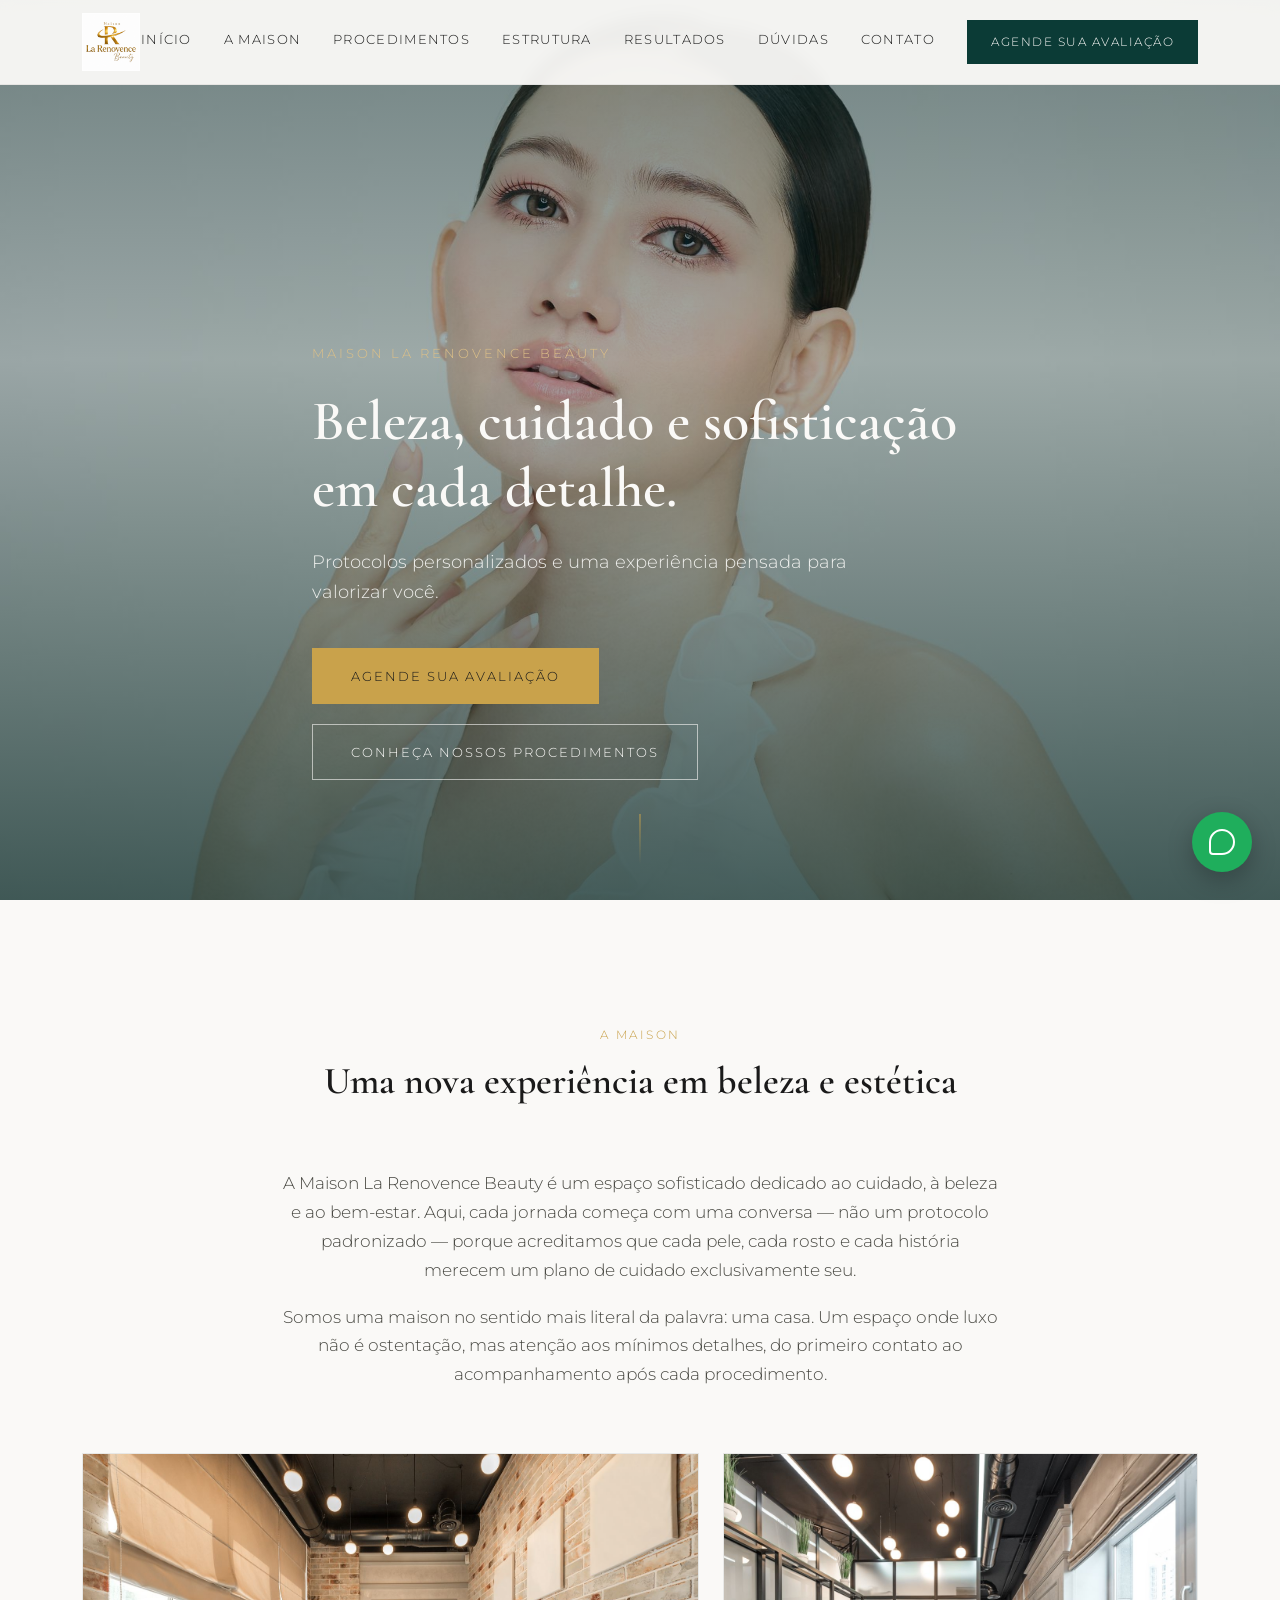
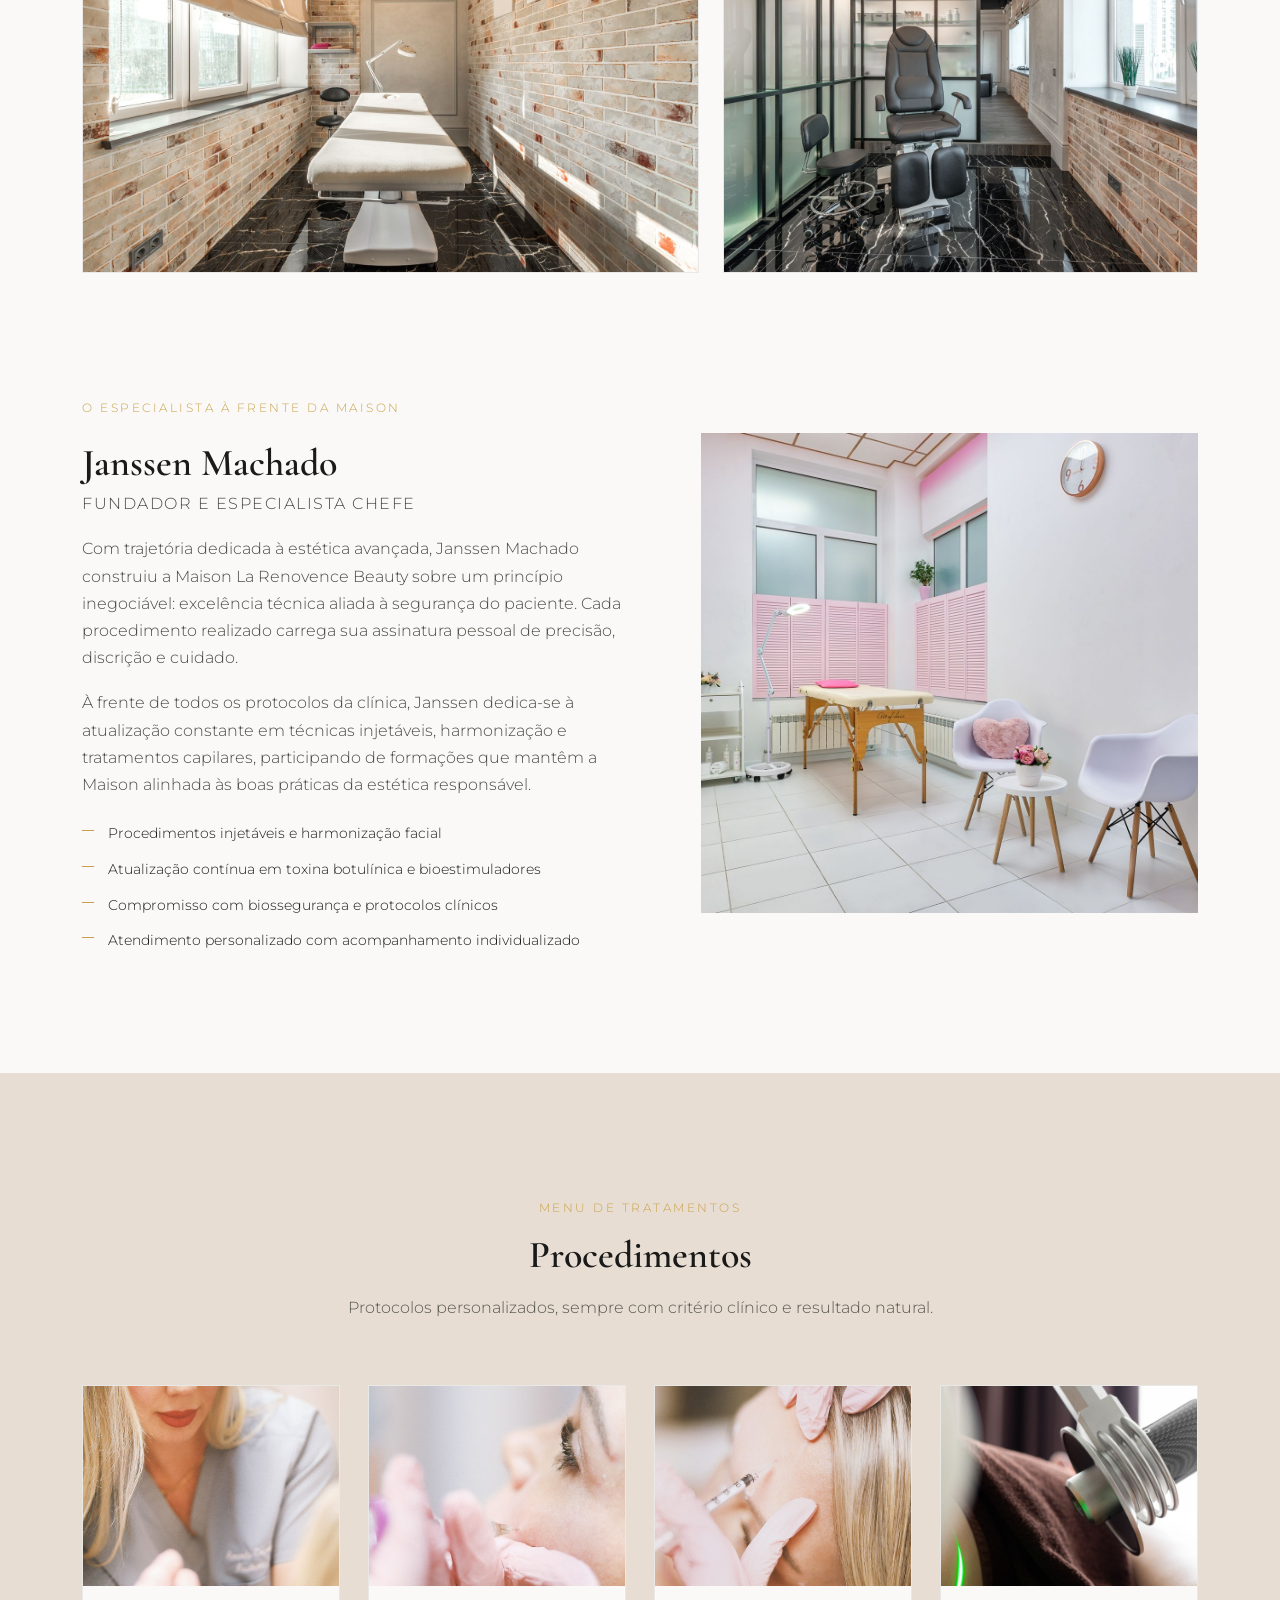
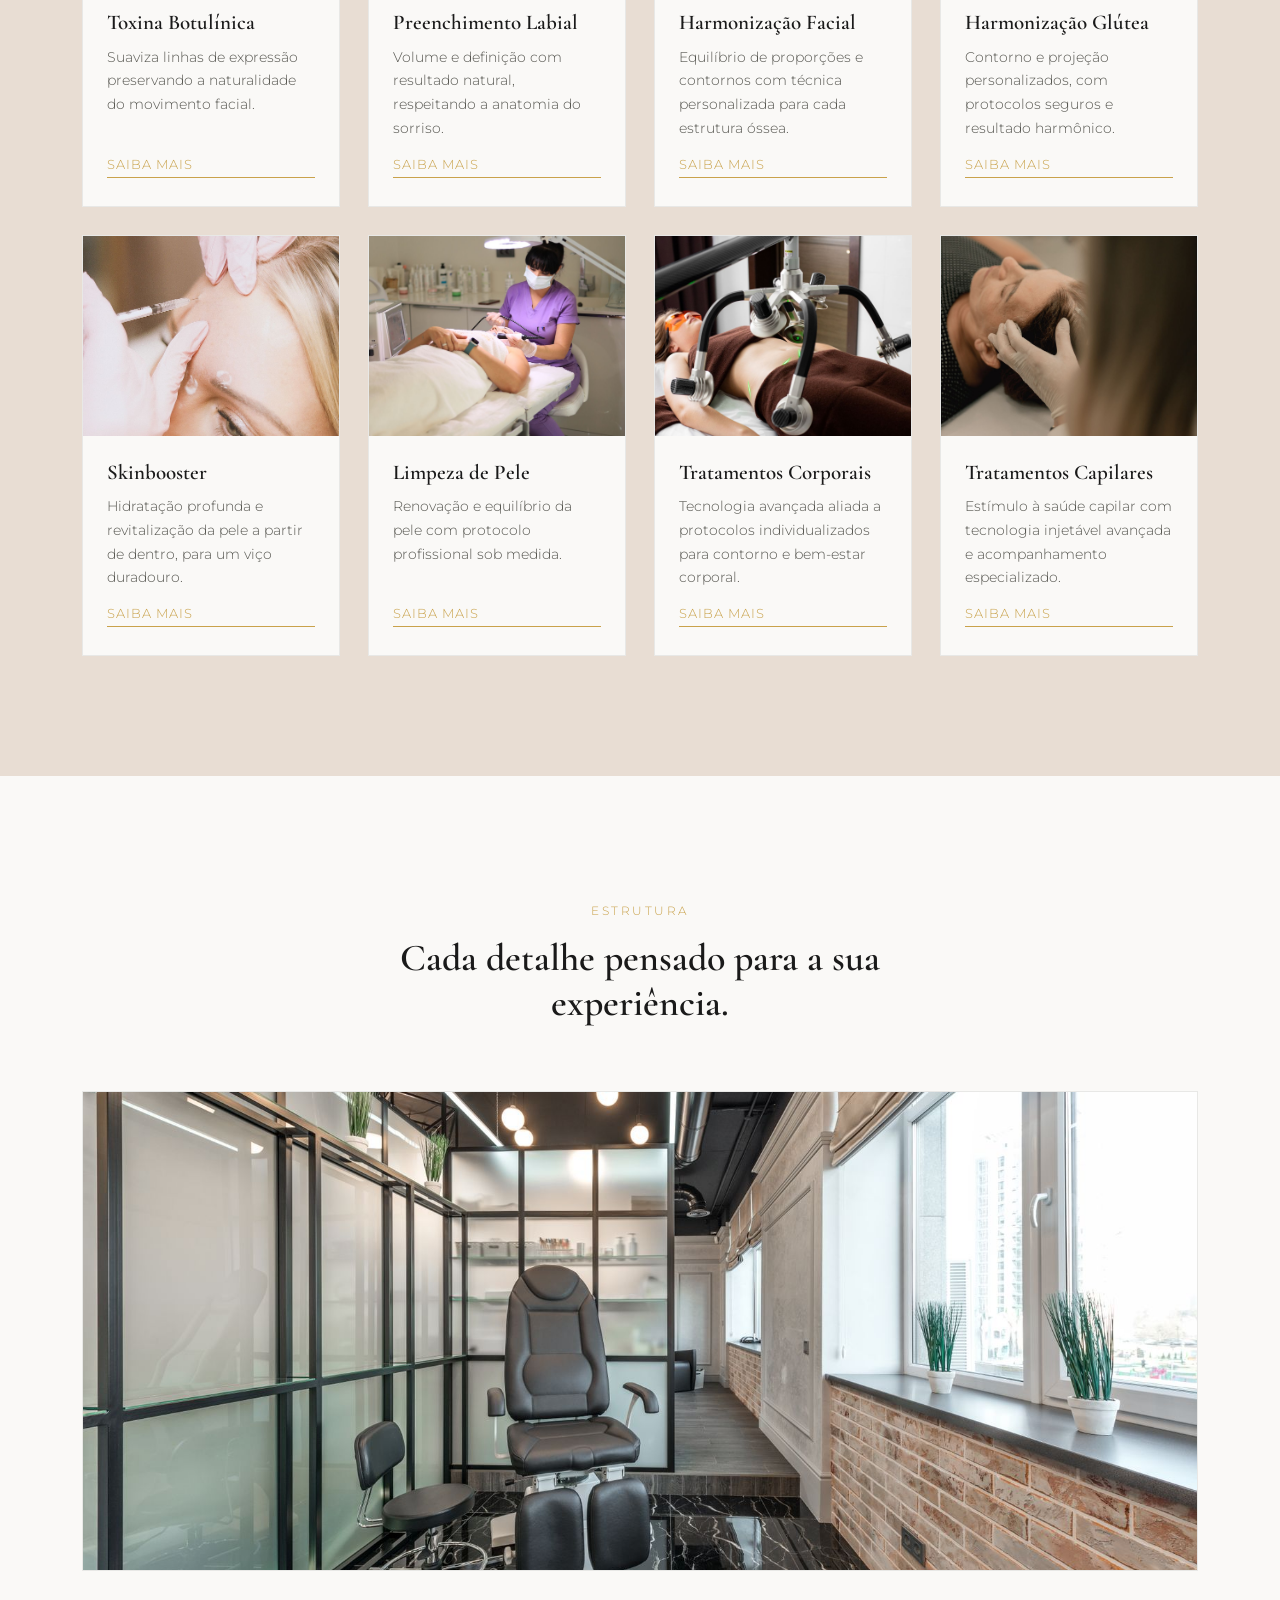
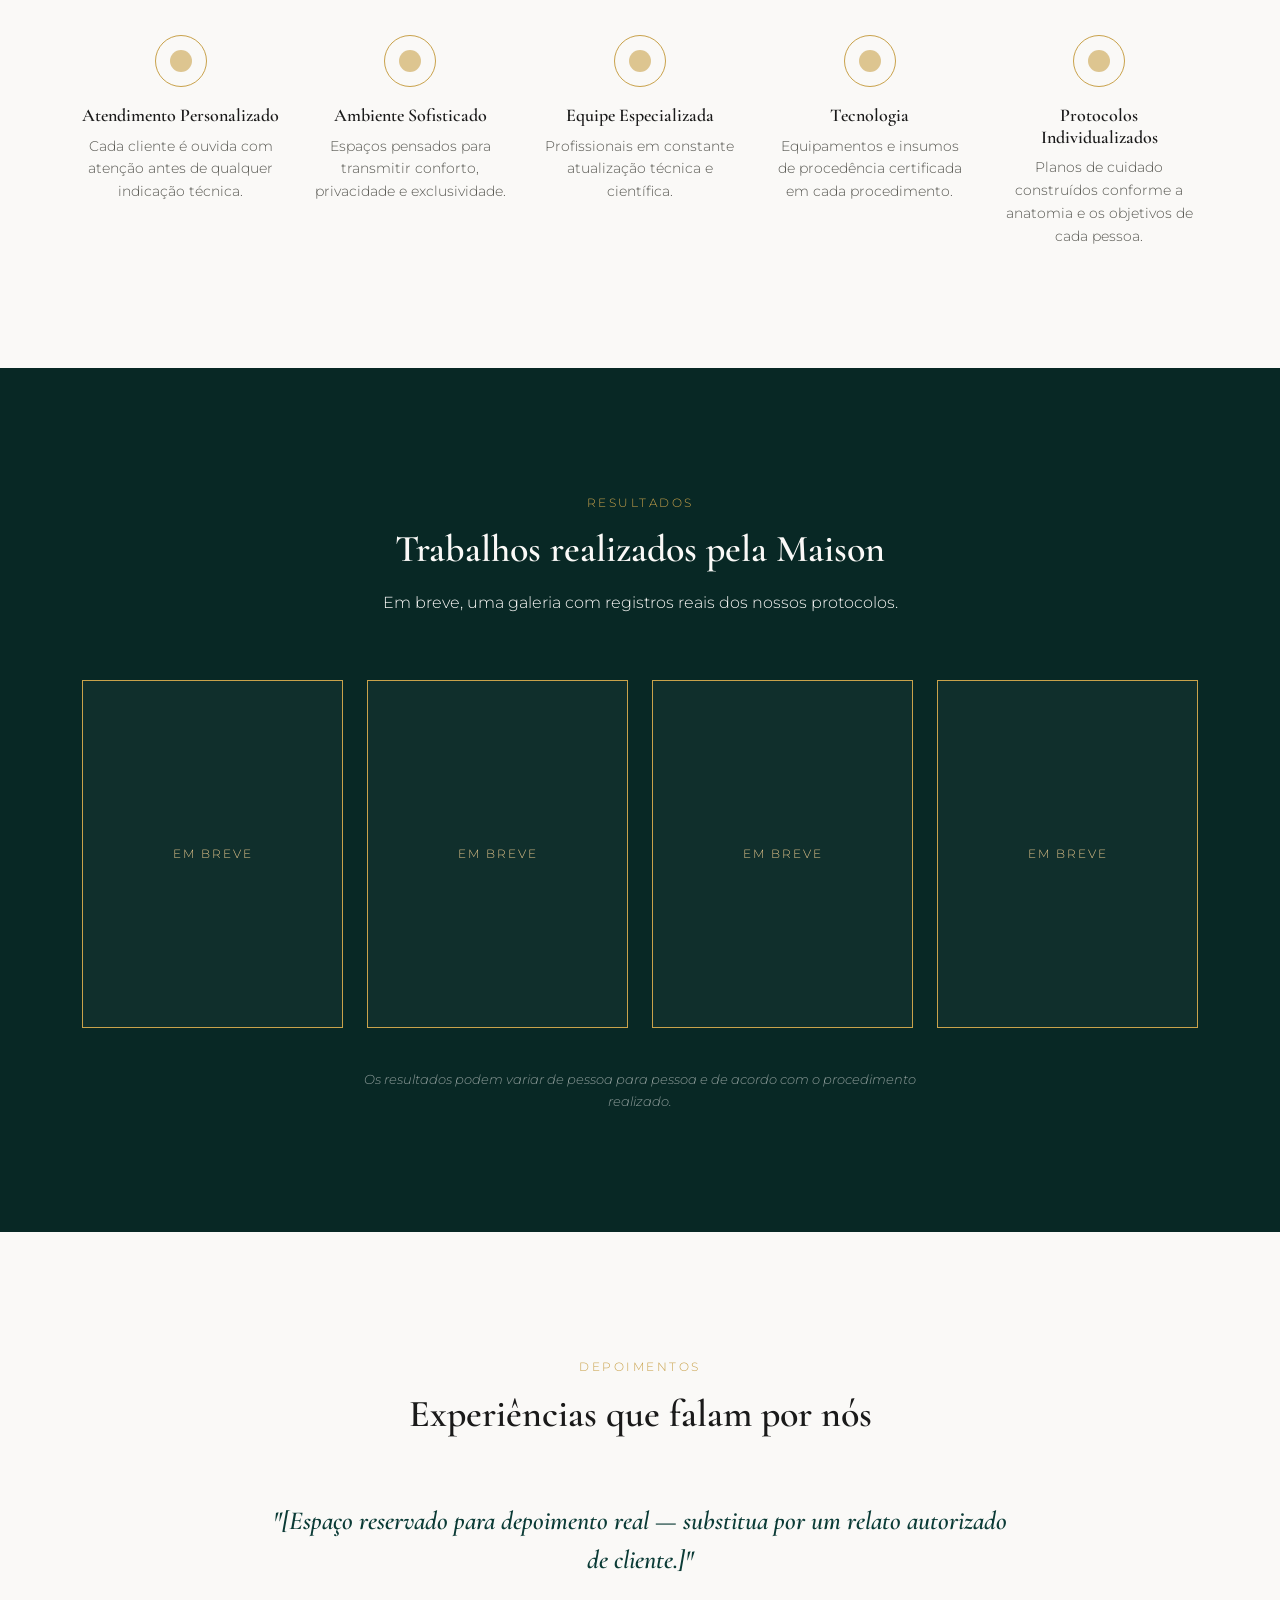
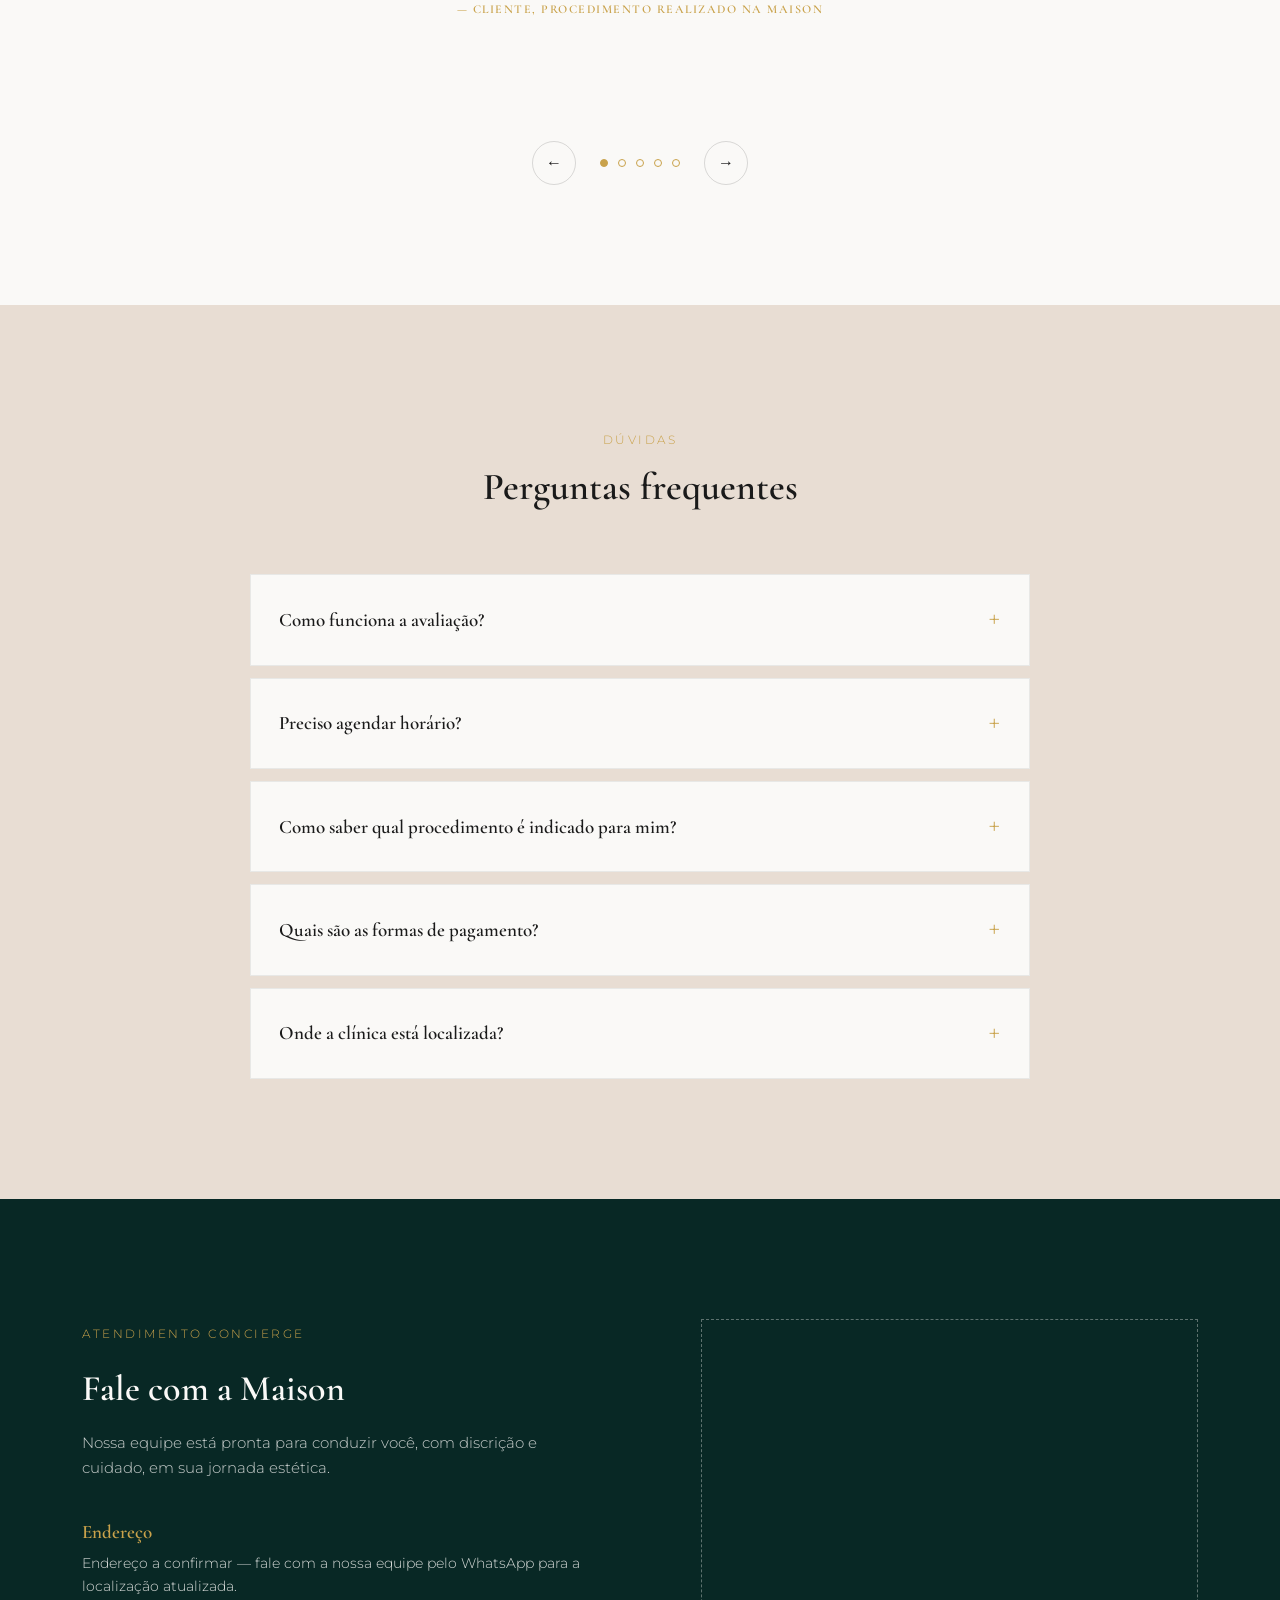
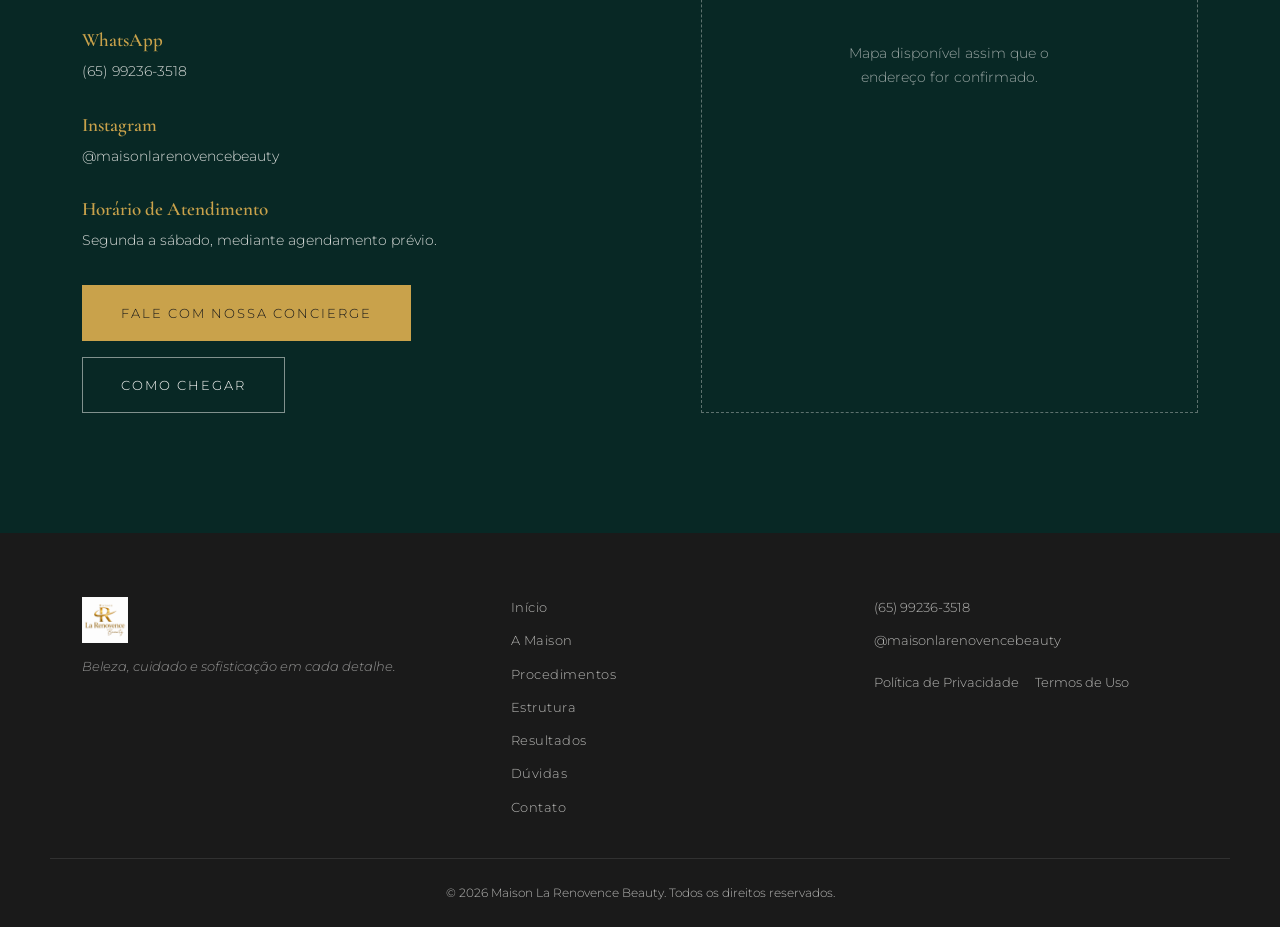
==== commit dab6b8a6: "Adiciona a logo oficial da Maison La Renovence Beauty - Logo aplicada no cabeçalho e rodapé de todas" ====
--- a/index.html
+++ b/index.html
@@ -7,6 +7,8 @@
 <meta name="description" content="Maison La Renovence Beauty — clínica de estética premium especializada em toxina botulínica, harmonização facial e glútea, preenchimento labial, skinbooster e tratamentos capilares. Agende sua avaliação.">
 <meta name="robots" content="index, follow">
 <link rel="canonical" href="https://www.maisonlarenovencebeauty.com.br/">
+<link rel="icon" type="image/png" sizes="32x32" href="images/logo/favicon-32.png">
+<link rel="apple-touch-icon" sizes="192x192" href="images/logo/favicon-192.png">
 
 <meta property="og:type" content="website">
 <meta property="og:locale" content="pt_BR">
@@ -52,7 +54,7 @@
 
 <header class="site-header" id="siteHeader">
   <div class="container header-inner">
-    <a href="#inicio" class="logo">Maison La Renovence <span>Beauty</span></a>
+    <a href="#inicio" class="logo"><img src="images/logo/logo-maison-la-renovence-beauty.png" alt="Maison La Renovence Beauty" class="logo-img"></a>
 
     <nav class="main-nav" id="mainNav" aria-label="Navegação principal">
       <a href="#inicio" class="nav-link">Início</a>
@@ -412,7 +414,7 @@
 <footer class="site-footer">
   <div class="container footer-inner">
     <div class="footer-brand">
-      <p class="logo footer-logo">Maison La Renovence <span>Beauty</span></p>
+      <a href="#inicio" class="logo footer-logo"><img src="images/logo/logo-maison-la-renovence-beauty.png" alt="Maison La Renovence Beauty" class="logo-img"></a>
       <p class="footer-tagline">Beleza, cuidado e sofisticação em cada detalhe.</p>
     </div>
 
--- a/css/style.css
+++ b/css/style.css
@@ -195,11 +195,23 @@
   font-weight: 600;
   color: var(--color-black);
   letter-spacing: 0.5px;
+  display: flex;
+  align-items: center;
 }
 
 .logo span {
   color: var(--color-gold);
   font-style: italic;
+}
+
+.logo-img {
+  height: 58px;
+  width: auto;
+  display: block;
+}
+
+.footer-logo .logo-img {
+  height: 46px;
 }
 
 .main-nav {
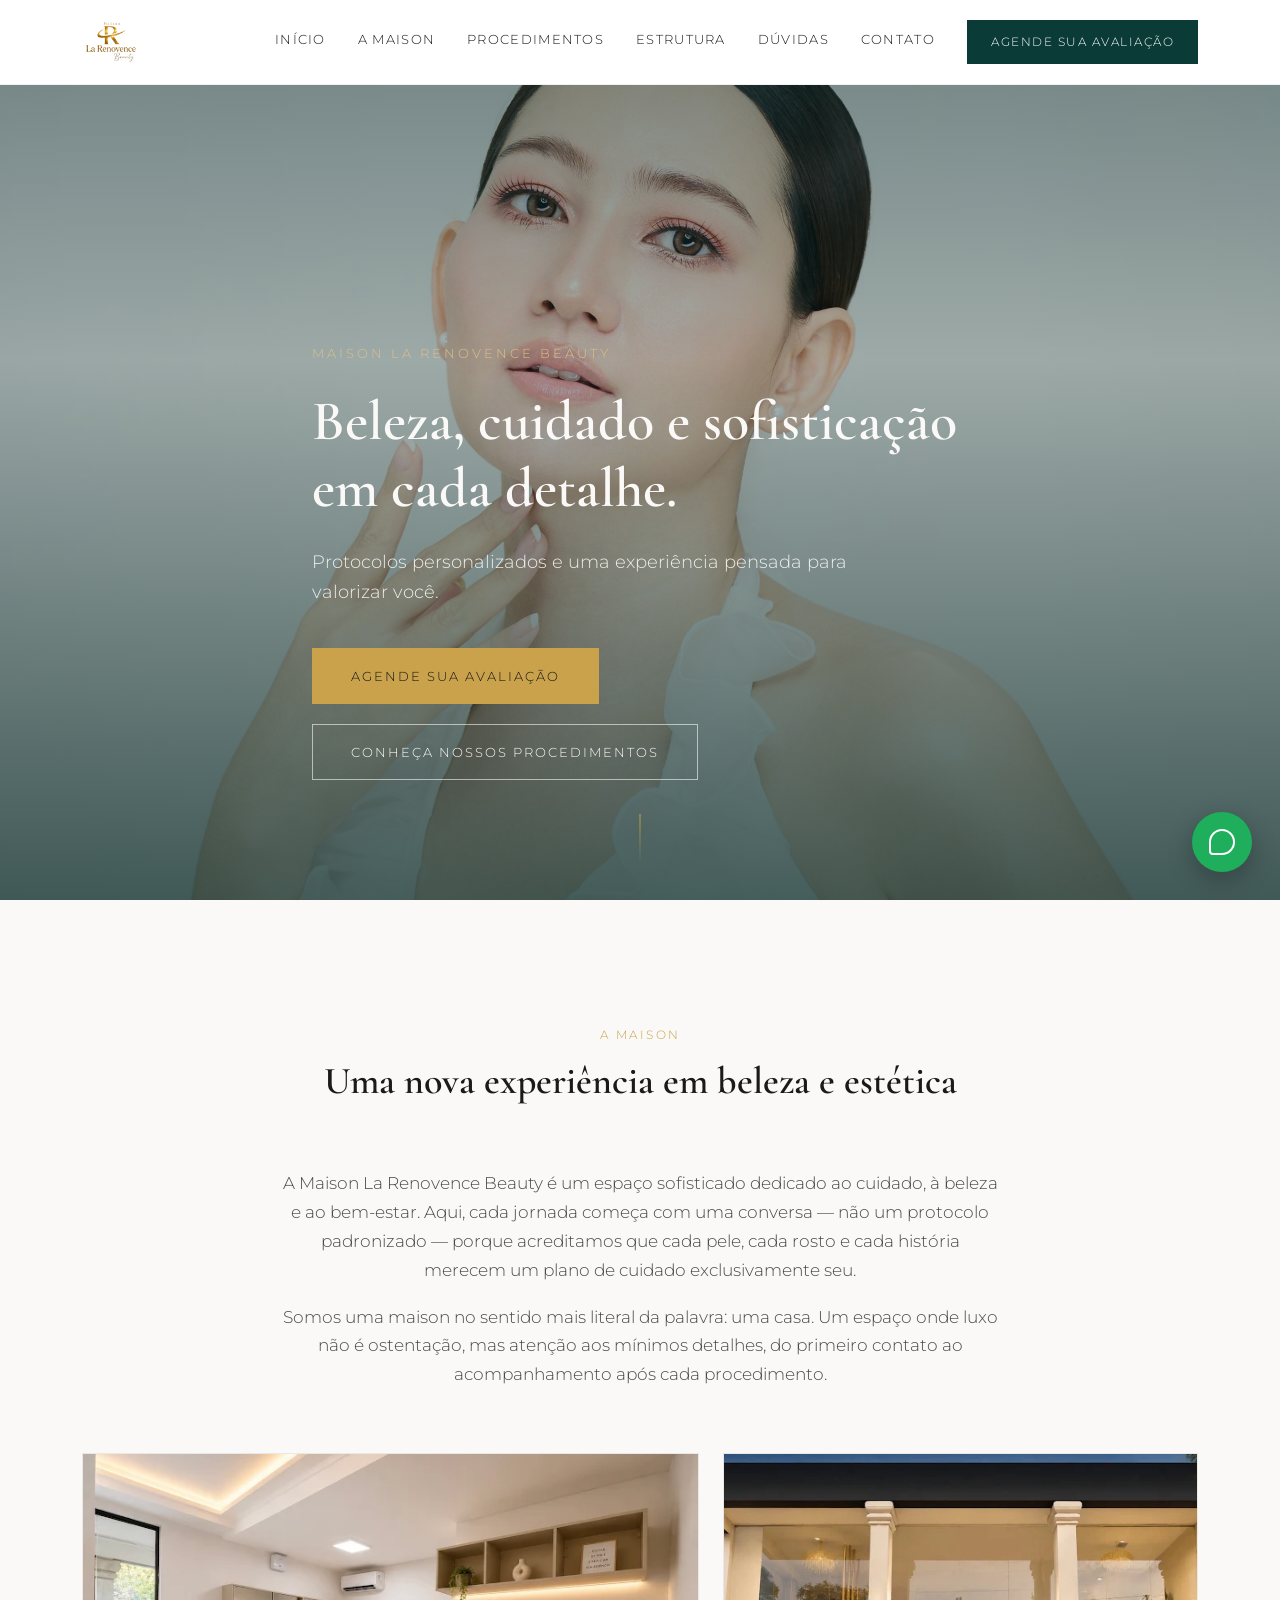
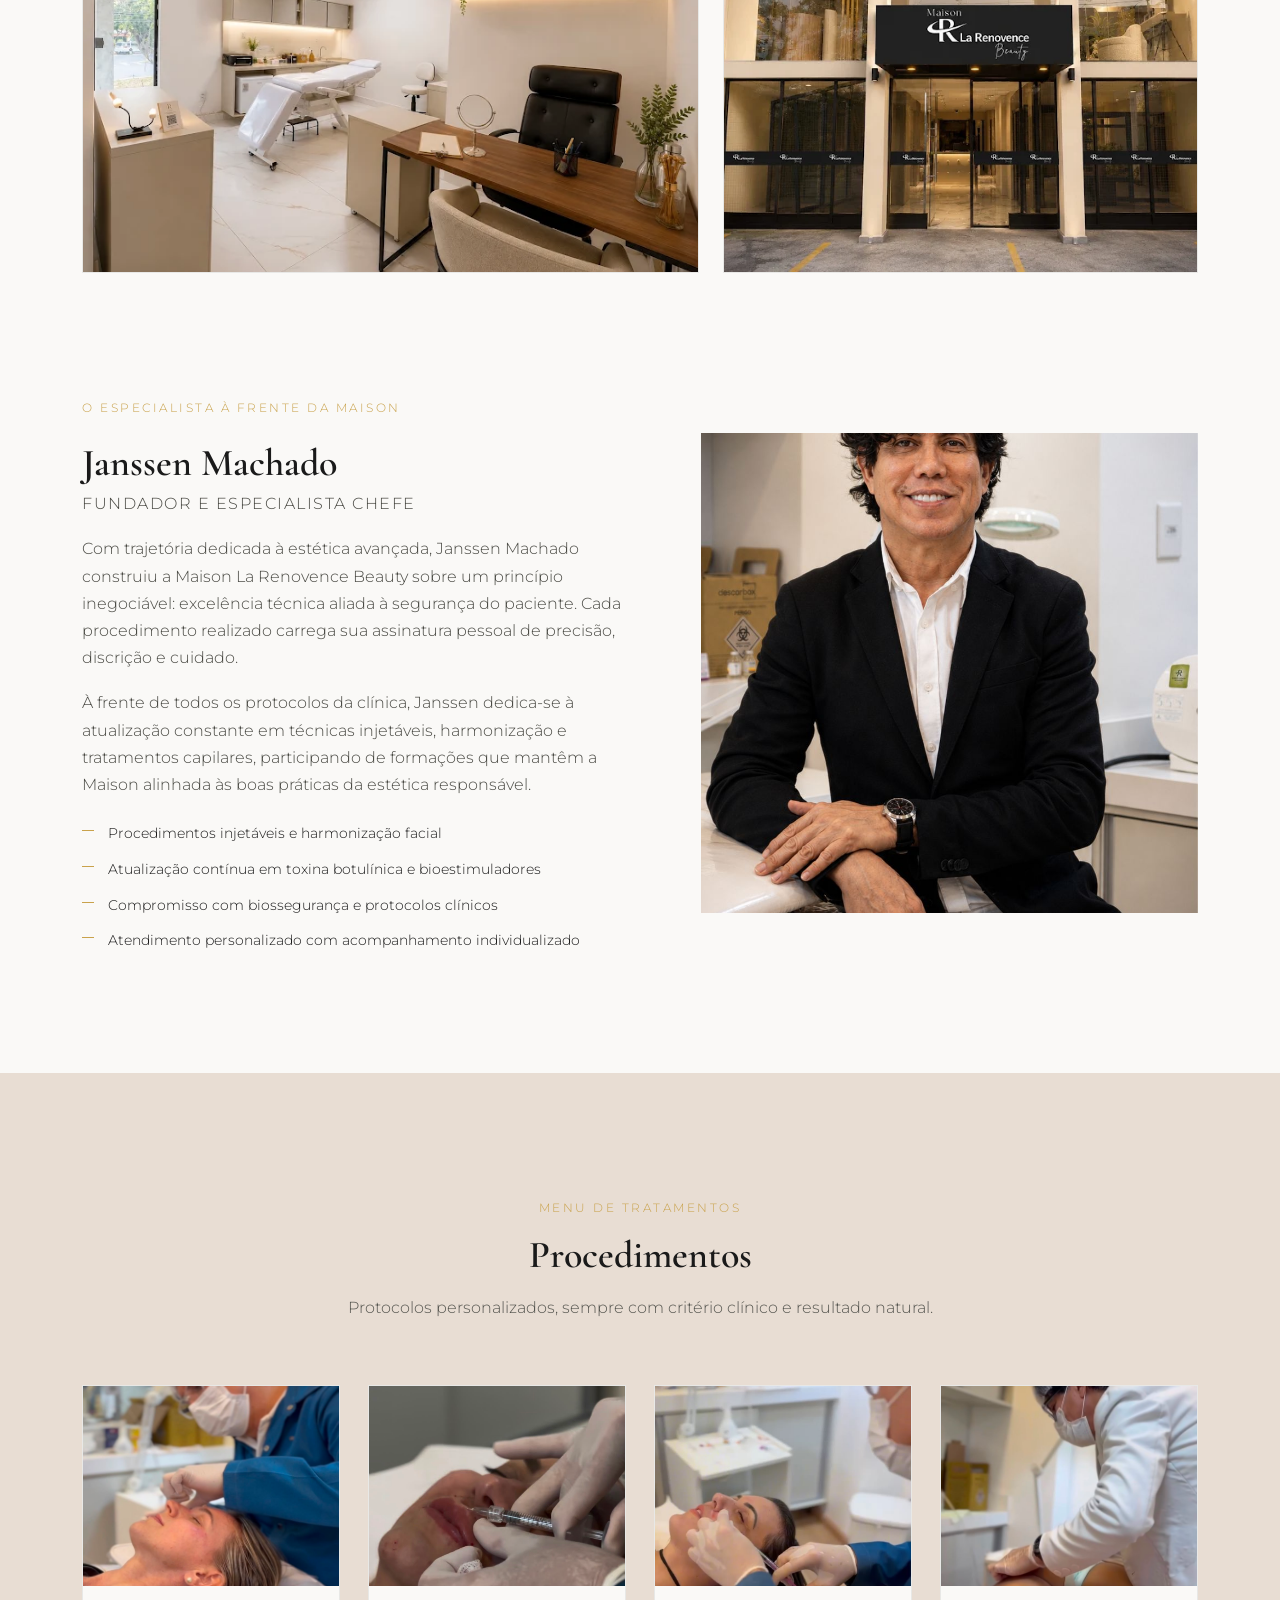
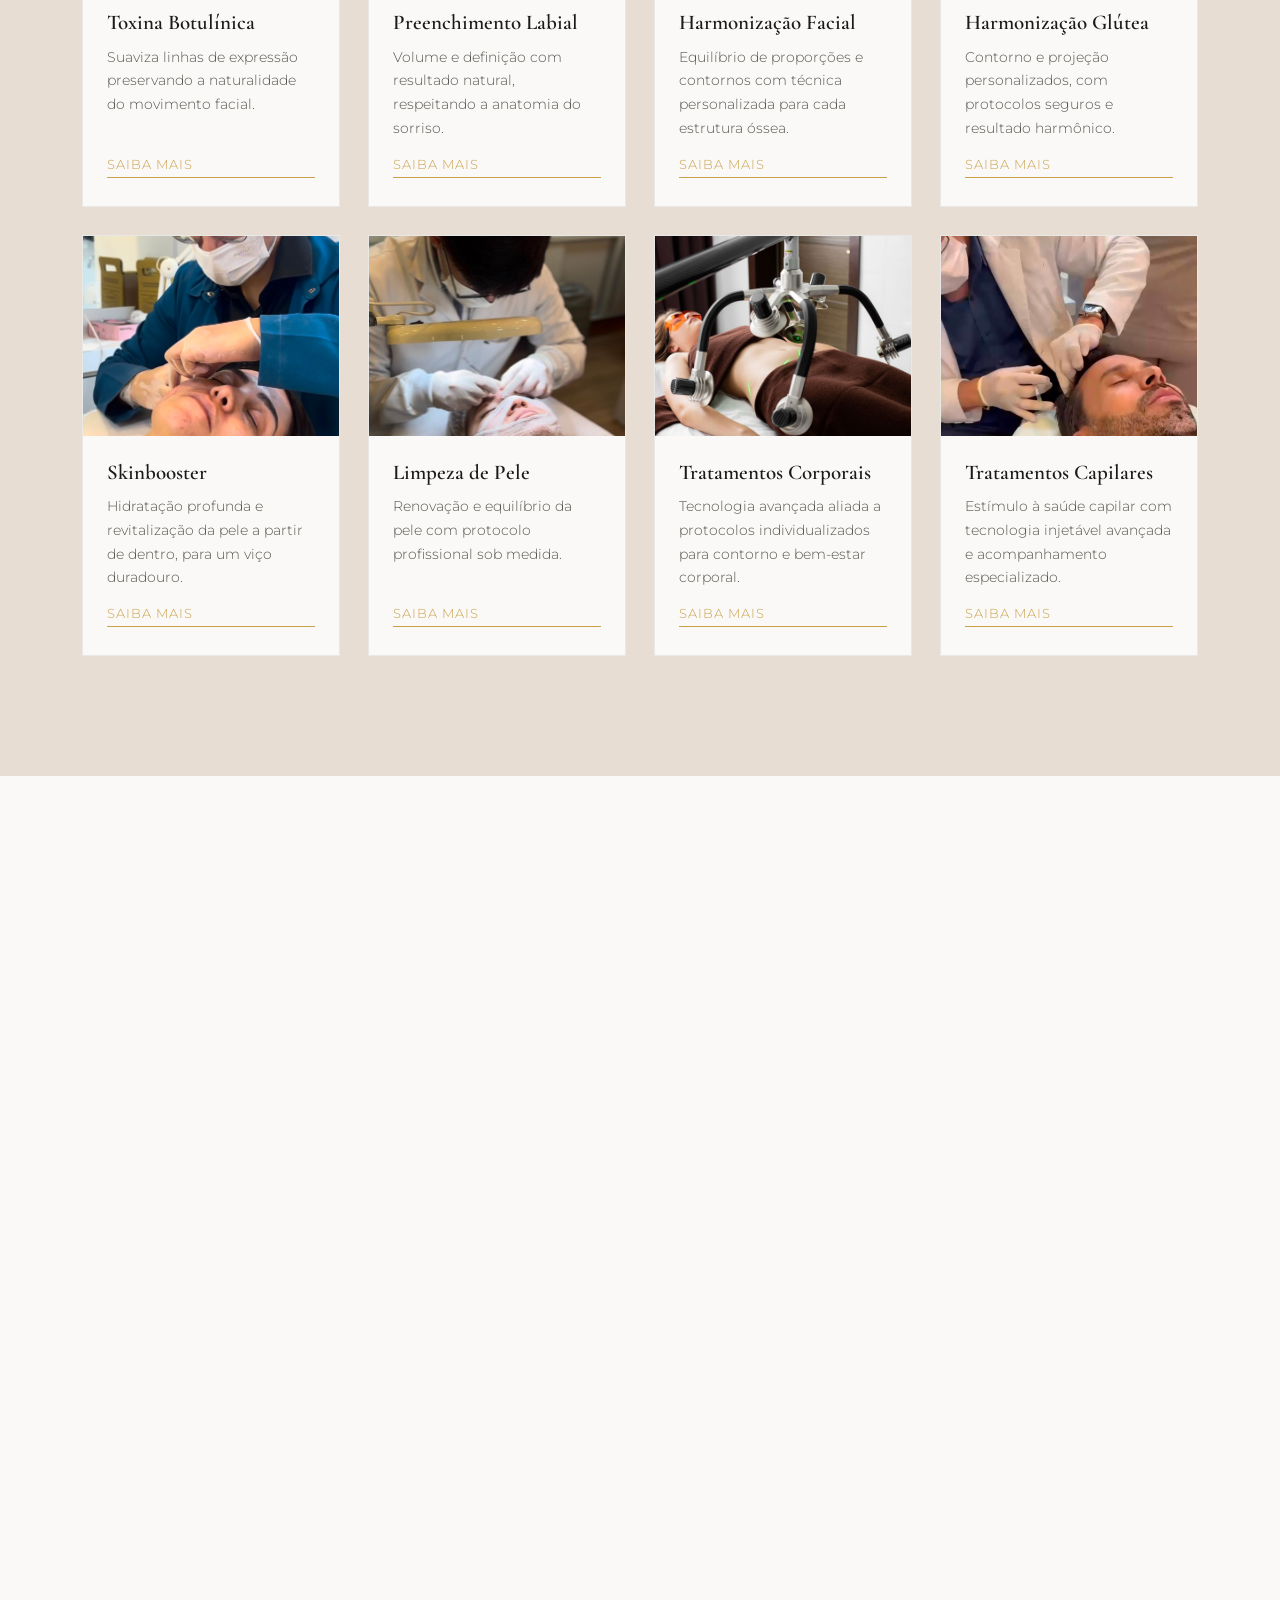
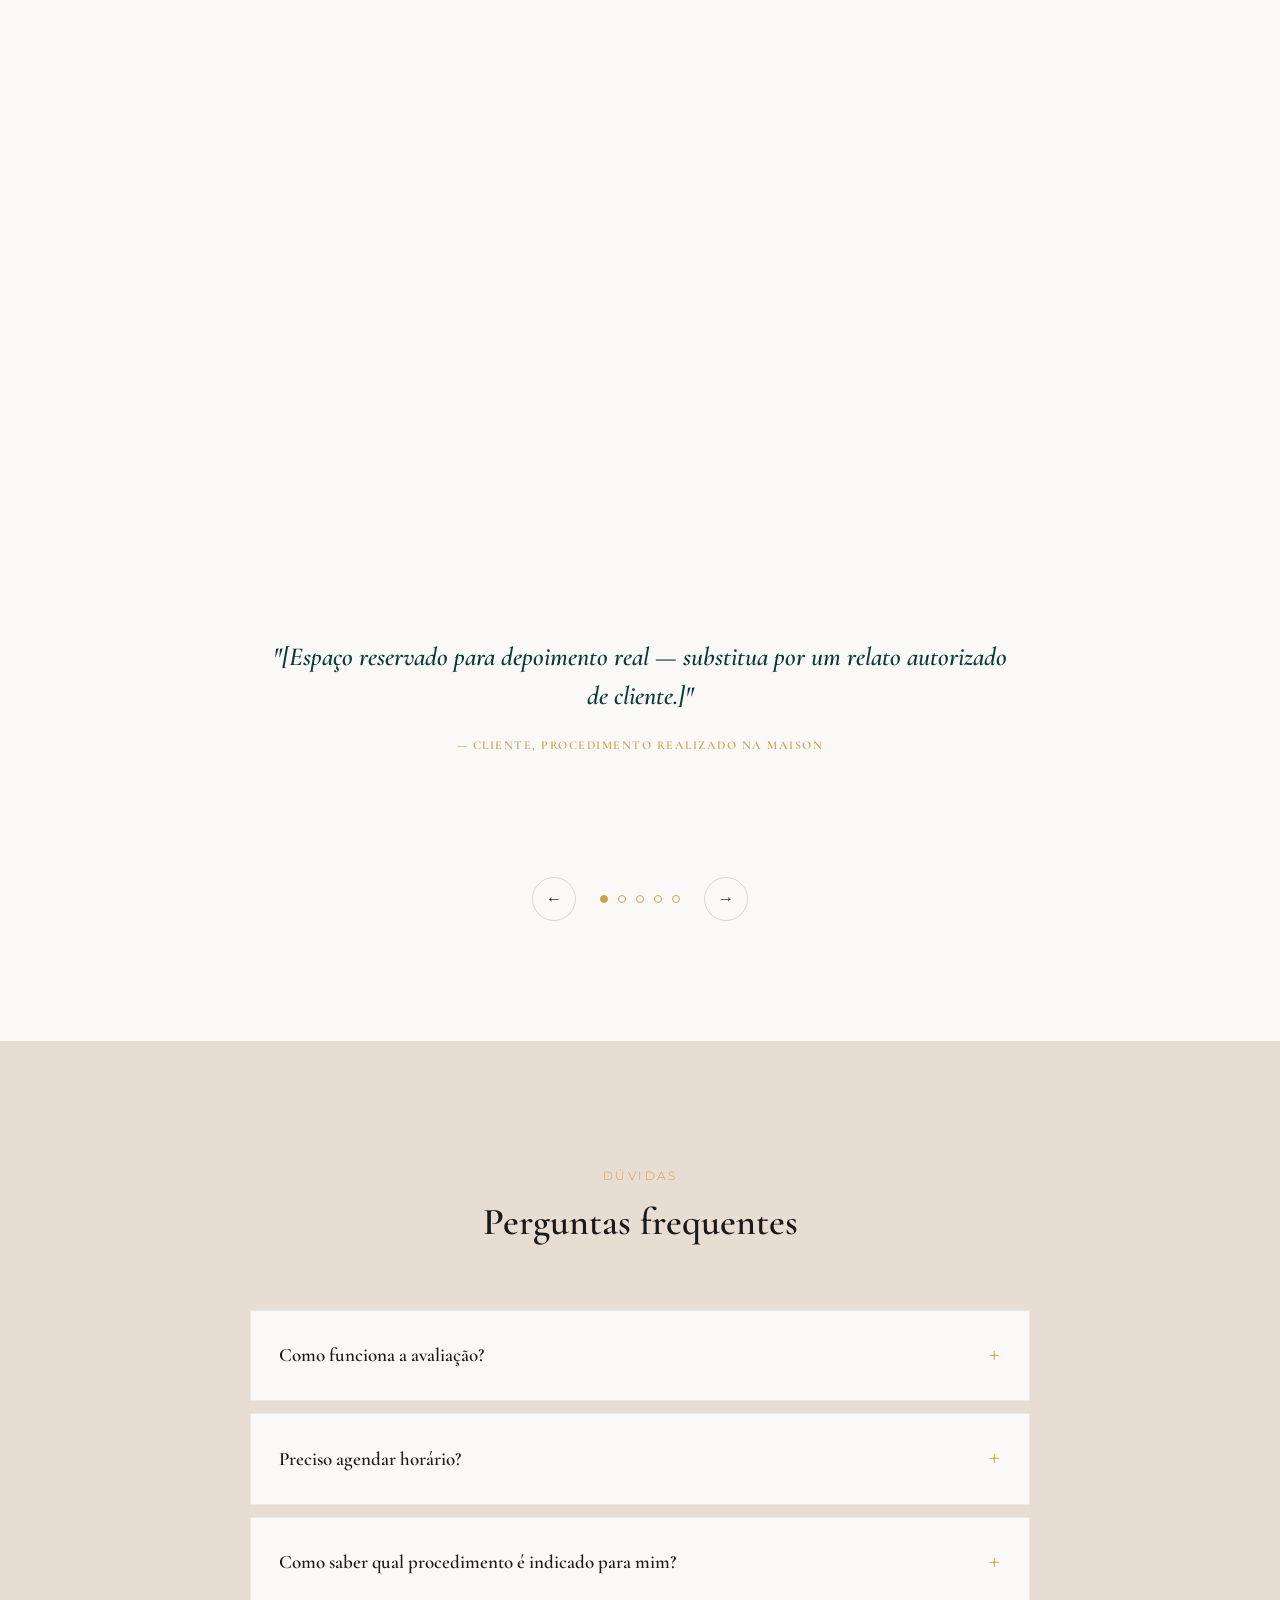
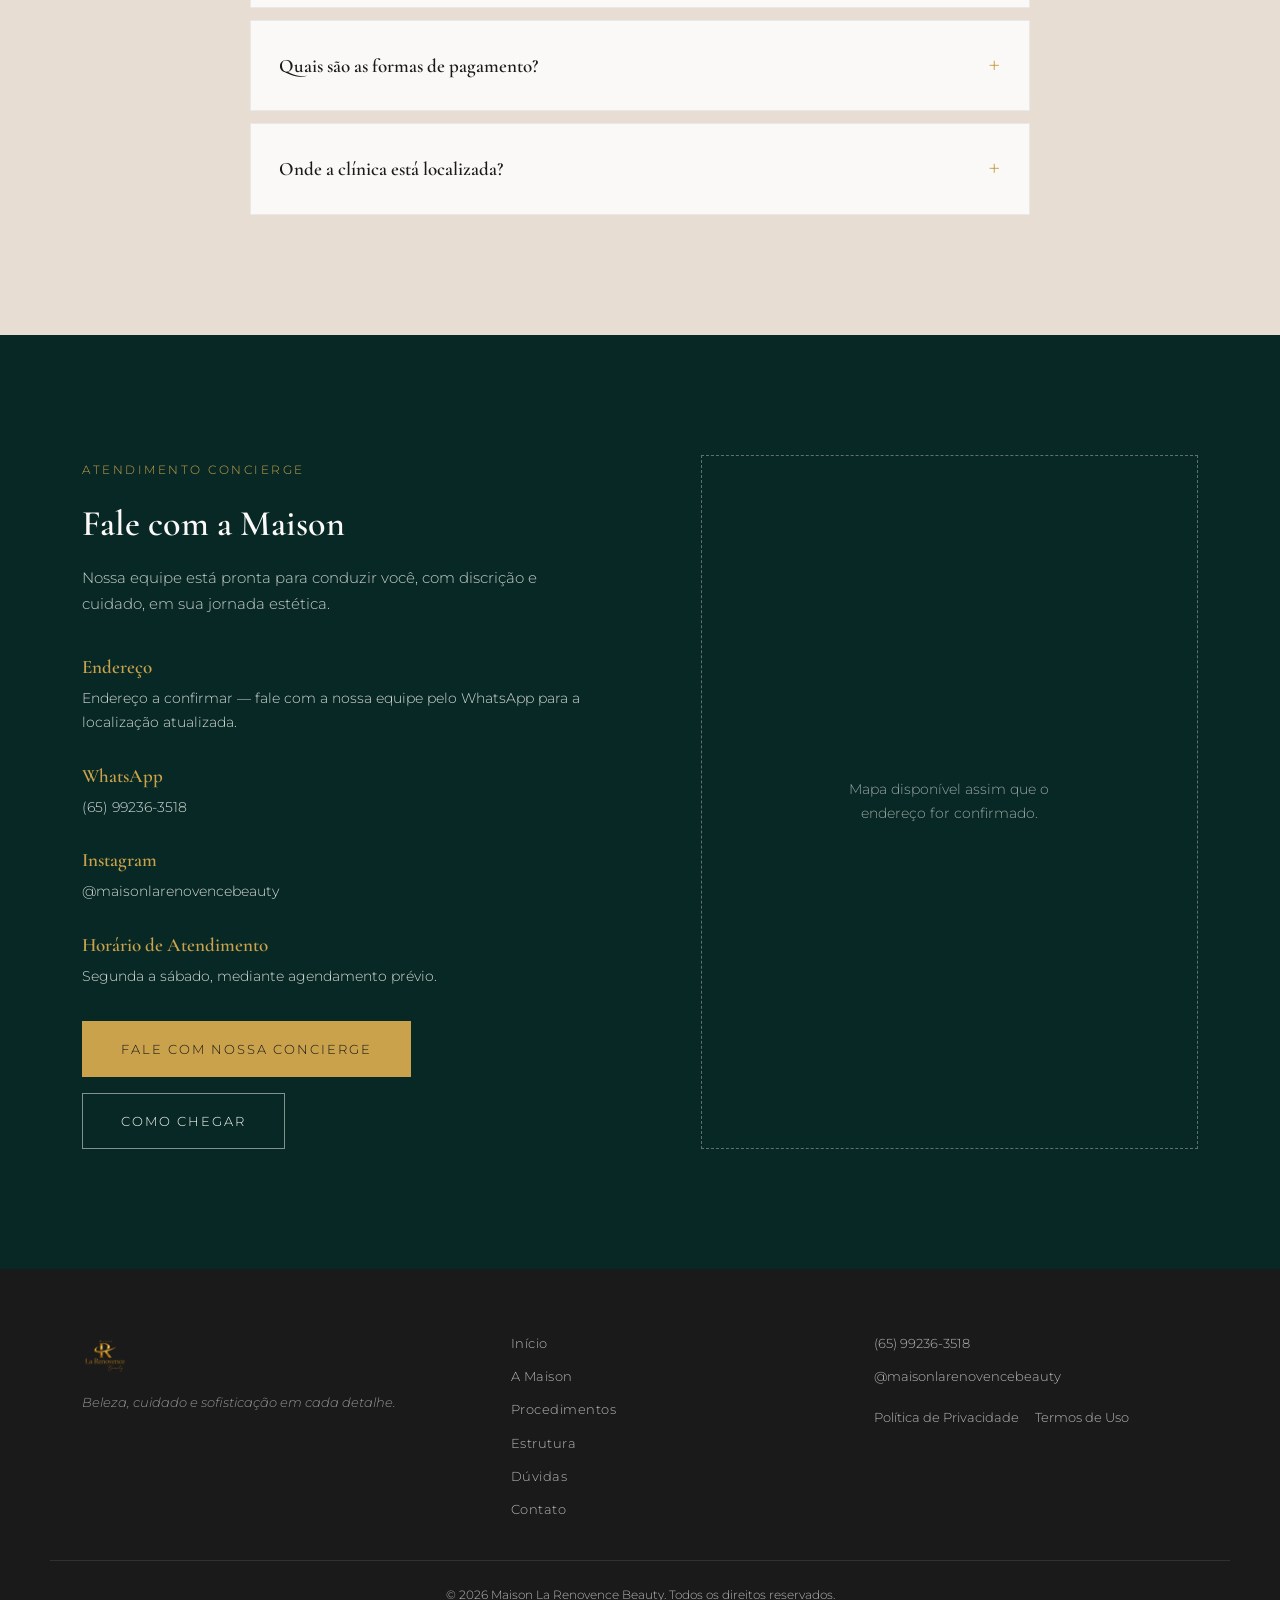
==== commit be71defd: "Substitui fotos de banco por fotos reais e remove seção Resultados - Remove a seção "Resultados" (ho" ====
--- a/index.html
+++ b/index.html
@@ -61,7 +61,6 @@
       <a href="#a-maison" class="nav-link">A Maison</a>
       <a href="#procedimentos" class="nav-link">Procedimentos</a>
       <a href="#estrutura" class="nav-link">Estrutura</a>
-      <a href="#resultados" class="nav-link">Resultados</a>
       <a href="#duvidas" class="nav-link">Dúvidas</a>
       <a href="#contato" class="nav-link">Contato</a>
       <a href="https://wa.me/5565992363518?text=Ol%C3%A1!%20Conheci%20a%20Maison%20La%20Renovence%20Beauty%20pelo%20site%20e%20gostaria%20de%20saber%20mais%20sobre%20os%20procedimentos%20e%20agendar%20uma%20avalia%C3%A7%C3%A3o." target="_blank" rel="noopener" class="nav-cta">Agende sua avaliação</a>
@@ -105,8 +104,8 @@
       </div>
 
       <div class="maison-gallery reveal">
-        <div class="maison-gallery-media"><img src="images/estrutura/estrutura-1.jpg" alt="Sala de procedimentos da Maison La Renovence Beauty, com maca profissional e ambientação sofisticada" loading="lazy"></div>
-        <div class="maison-gallery-media maison-gallery-media--tall"><img src="images/estrutura/estrutura-3.jpg" alt="Consultório da Maison La Renovence Beauty com cadeira de procedimentos e acabamento premium" loading="lazy"></div>
+        <div class="maison-gallery-media"><img src="images/estrutura/foto-1.webp" alt="Sala de procedimentos da Maison La Renovence Beauty, com maca profissional e ambientação sofisticada" loading="lazy"></div>
+        <div class="maison-gallery-media maison-gallery-media--tall"><img src="images/estrutura/foto-3.webp" alt="Fachada da Maison La Renovence Beauty" loading="lazy"></div>
       </div>
 
       <div class="specialist reveal">
@@ -123,7 +122,7 @@
             <li>Atendimento personalizado com acompanhamento individualizado</li>
           </ul>
         </div>
-        <div class="specialist-media"><img src="images/estrutura/estrutura-2.jpg" alt="Ambiente de atendimento da Maison La Renovence Beauty" loading="lazy"></div>
+        <div class="specialist-media"><img src="images/estrutura/janssen-machado.jpeg" alt="Janssen Machado, especialista à frente da Maison La Renovence Beauty" loading="lazy"></div>
       </div>
     </div>
   </section>
@@ -238,7 +237,7 @@
       </div>
 
       <div class="experience-media reveal">
-        <img src="images/estrutura/estrutura-3.jpg" alt="Ambiente premium da Maison La Renovence Beauty, com acabamento em mármore e iluminação sofisticada" loading="lazy">
+        <img src="images/estrutura/foto-2.webp" alt="Recepção da Maison La Renovence Beauty, ambiente sofisticado com acabamento premium" loading="lazy">
       </div>
 
       <div class="experience-grid">
@@ -268,25 +267,6 @@
           <p>Planos de cuidado construídos conforme a anatomia e os objetivos de cada pessoa.</p>
         </div>
       </div>
-    </div>
-  </section>
-
-  <section class="results" id="resultados">
-    <div class="container">
-      <div class="section-heading reveal">
-        <span class="section-kicker">Resultados</span>
-        <h2>Trabalhos realizados pela Maison</h2>
-        <p class="section-lede">Em breve, uma galeria com registros reais dos nossos protocolos.</p>
-      </div>
-
-      <div class="results-grid reveal">
-        <div class="result-frame"><span>Em breve</span></div>
-        <div class="result-frame"><span>Em breve</span></div>
-        <div class="result-frame"><span>Em breve</span></div>
-        <div class="result-frame"><span>Em breve</span></div>
-      </div>
-
-      <p class="results-disclaimer reveal">Os resultados podem variar de pessoa para pessoa e de acordo com o procedimento realizado.</p>
     </div>
   </section>
 
@@ -423,7 +403,6 @@
       <a href="#a-maison">A Maison</a>
       <a href="#procedimentos">Procedimentos</a>
       <a href="#estrutura">Estrutura</a>
-      <a href="#resultados">Resultados</a>
       <a href="#duvidas">Dúvidas</a>
       <a href="#contato">Contato</a>
     </nav>
--- a/css/style.css
+++ b/css/style.css
@@ -176,8 +176,7 @@
   left: 0;
   right: 0;
   z-index: 100;
-  background: rgba(250, 249, 247, 0.95);
-  backdrop-filter: blur(6px);
+  background: #ffffff;
   border-bottom: 1px solid rgba(26, 26, 26, 0.06);
   transition: box-shadow var(--transition);
 }
@@ -639,54 +638,6 @@
 .experience-item p {
   font-size: 13.5px;
   color: var(--color-text-soft);
-}
-
-/* Results */
-.results {
-  padding: 120px 0;
-  background: var(--color-emerald-dark);
-  color: var(--color-white);
-  text-align: center;
-}
-
-.results .section-heading h2,
-.results .section-heading .section-lede {
-  color: var(--color-white);
-}
-
-.results .section-lede {
-  color: rgba(250,249,247,0.7);
-}
-
-.results-grid {
-  display: grid;
-  grid-template-columns: repeat(4, 1fr);
-  gap: 24px;
-  margin-bottom: 40px;
-}
-
-.result-frame {
-  aspect-ratio: 3 / 4;
-  border: 1px solid var(--color-gold);
-  display: flex;
-  align-items: center;
-  justify-content: center;
-  background: rgba(250,249,247,0.03);
-}
-
-.result-frame span {
-  font-size: 12px;
-  letter-spacing: 2px;
-  text-transform: uppercase;
-  color: var(--color-gold-light);
-}
-
-.results-disclaimer {
-  font-size: 13px;
-  color: rgba(250,249,247,0.55);
-  font-style: italic;
-  max-width: 560px;
-  margin: 0 auto;
 }
 
 /* Testimonials */
@@ -1335,8 +1286,7 @@
     height: 320px;
   }
 
-  .procedures-grid,
-  .results-grid {
+  .procedures-grid {
     grid-template-columns: repeat(2, 1fr);
   }
 
@@ -1385,7 +1335,6 @@
   }
 
   .procedures-grid,
-  .results-grid,
   .experience-grid {
     grid-template-columns: 1fr;
   }
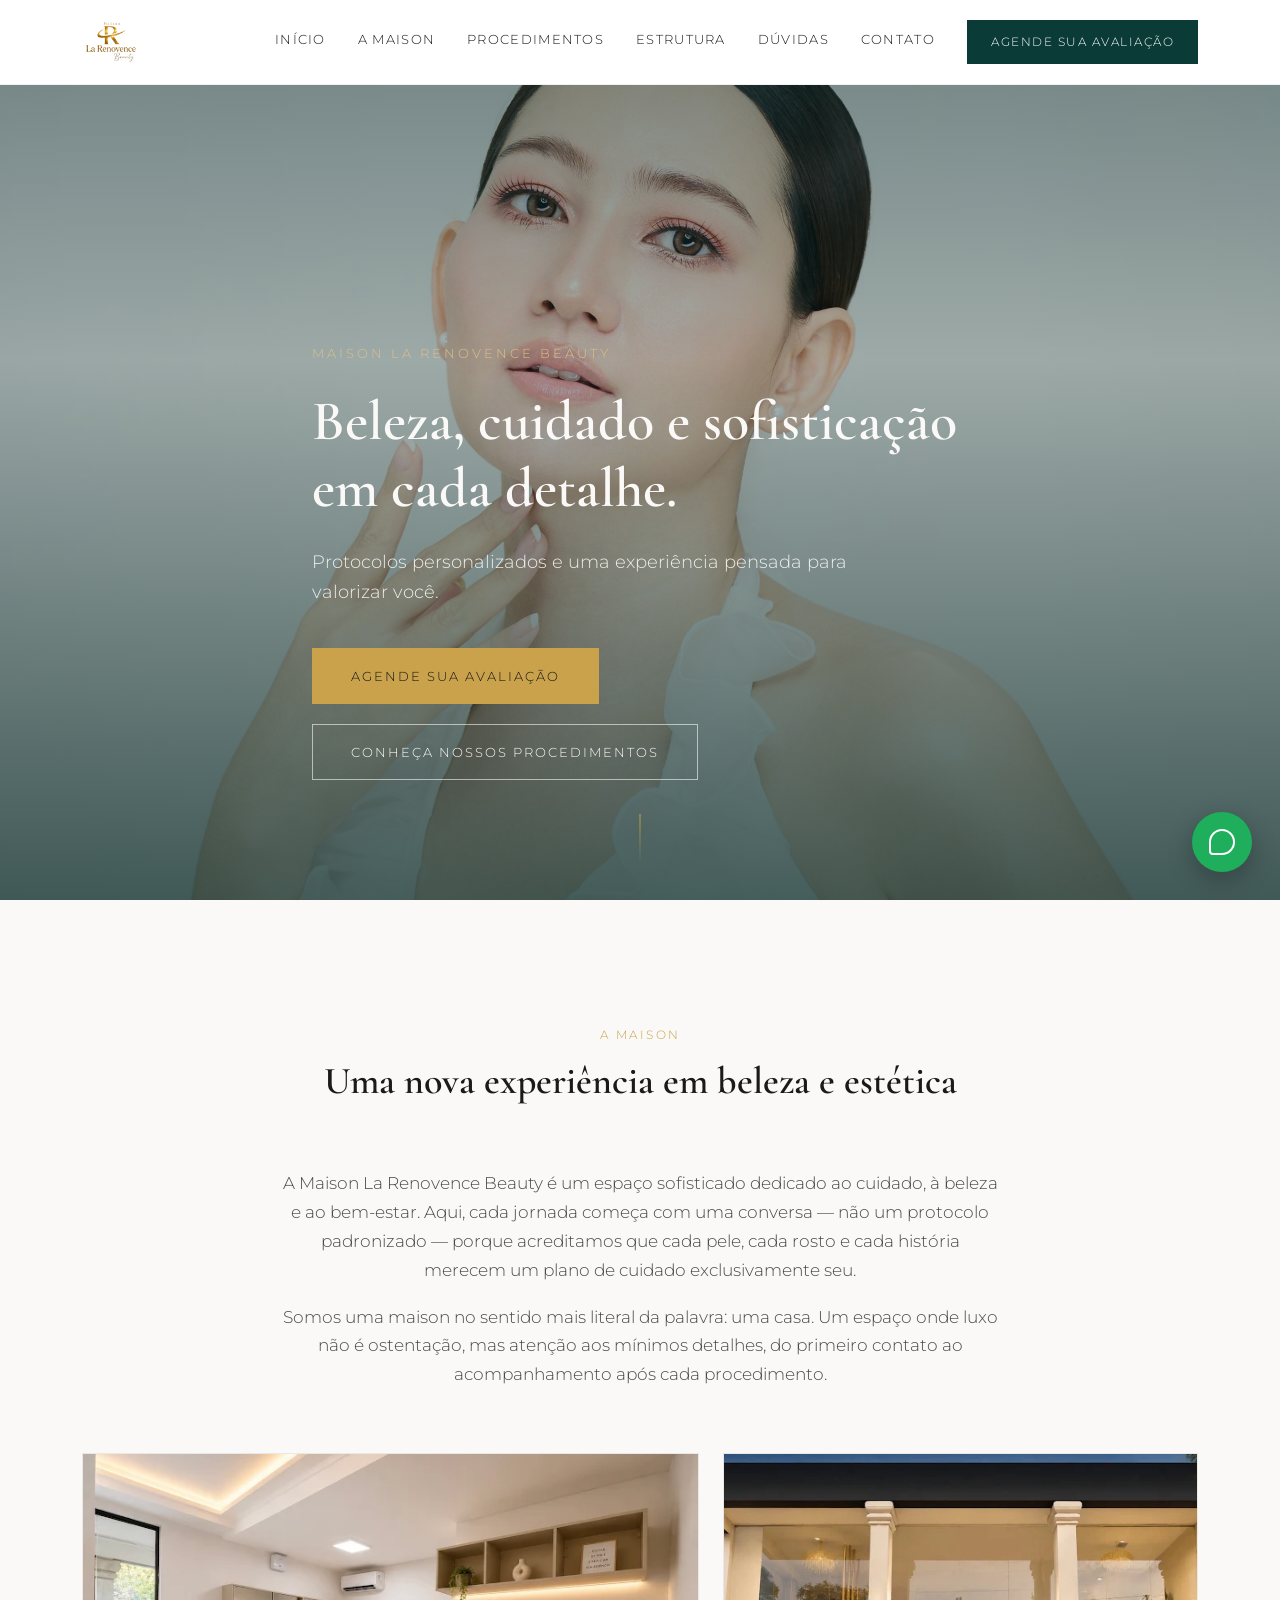
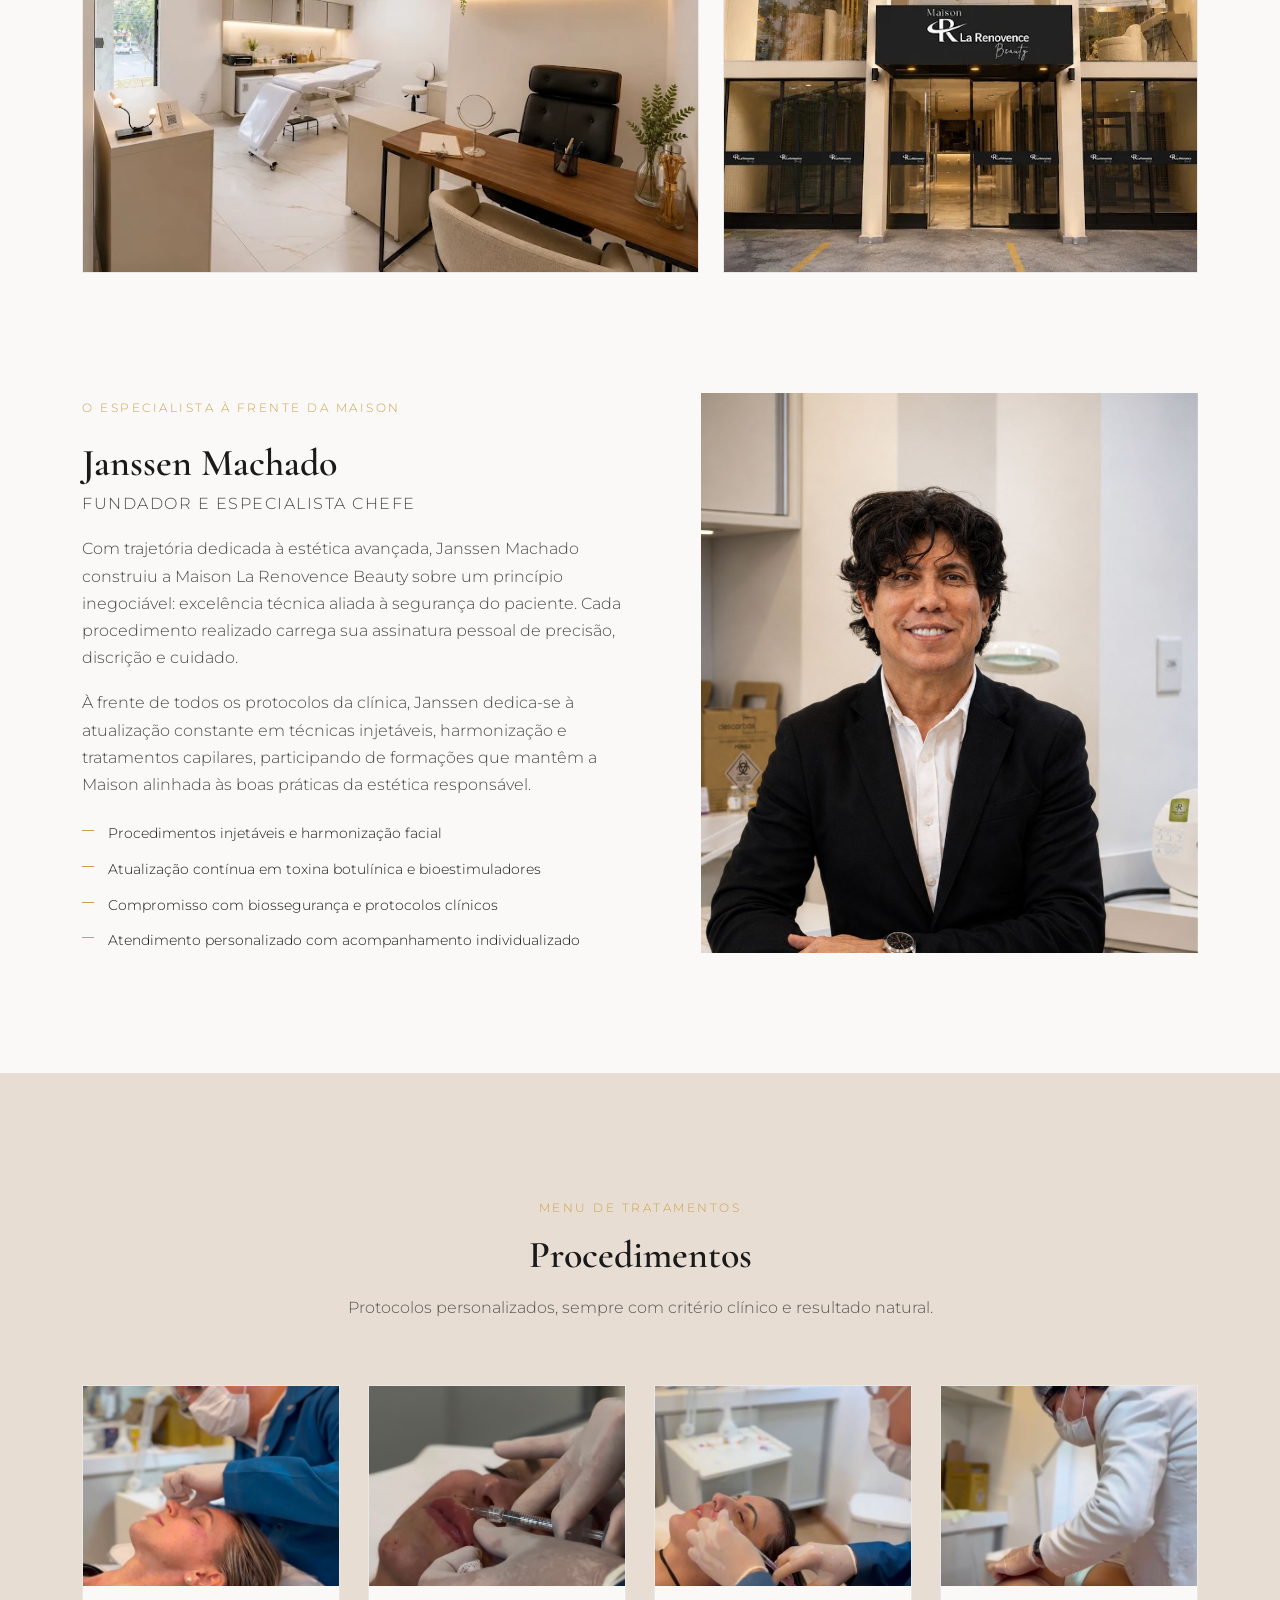
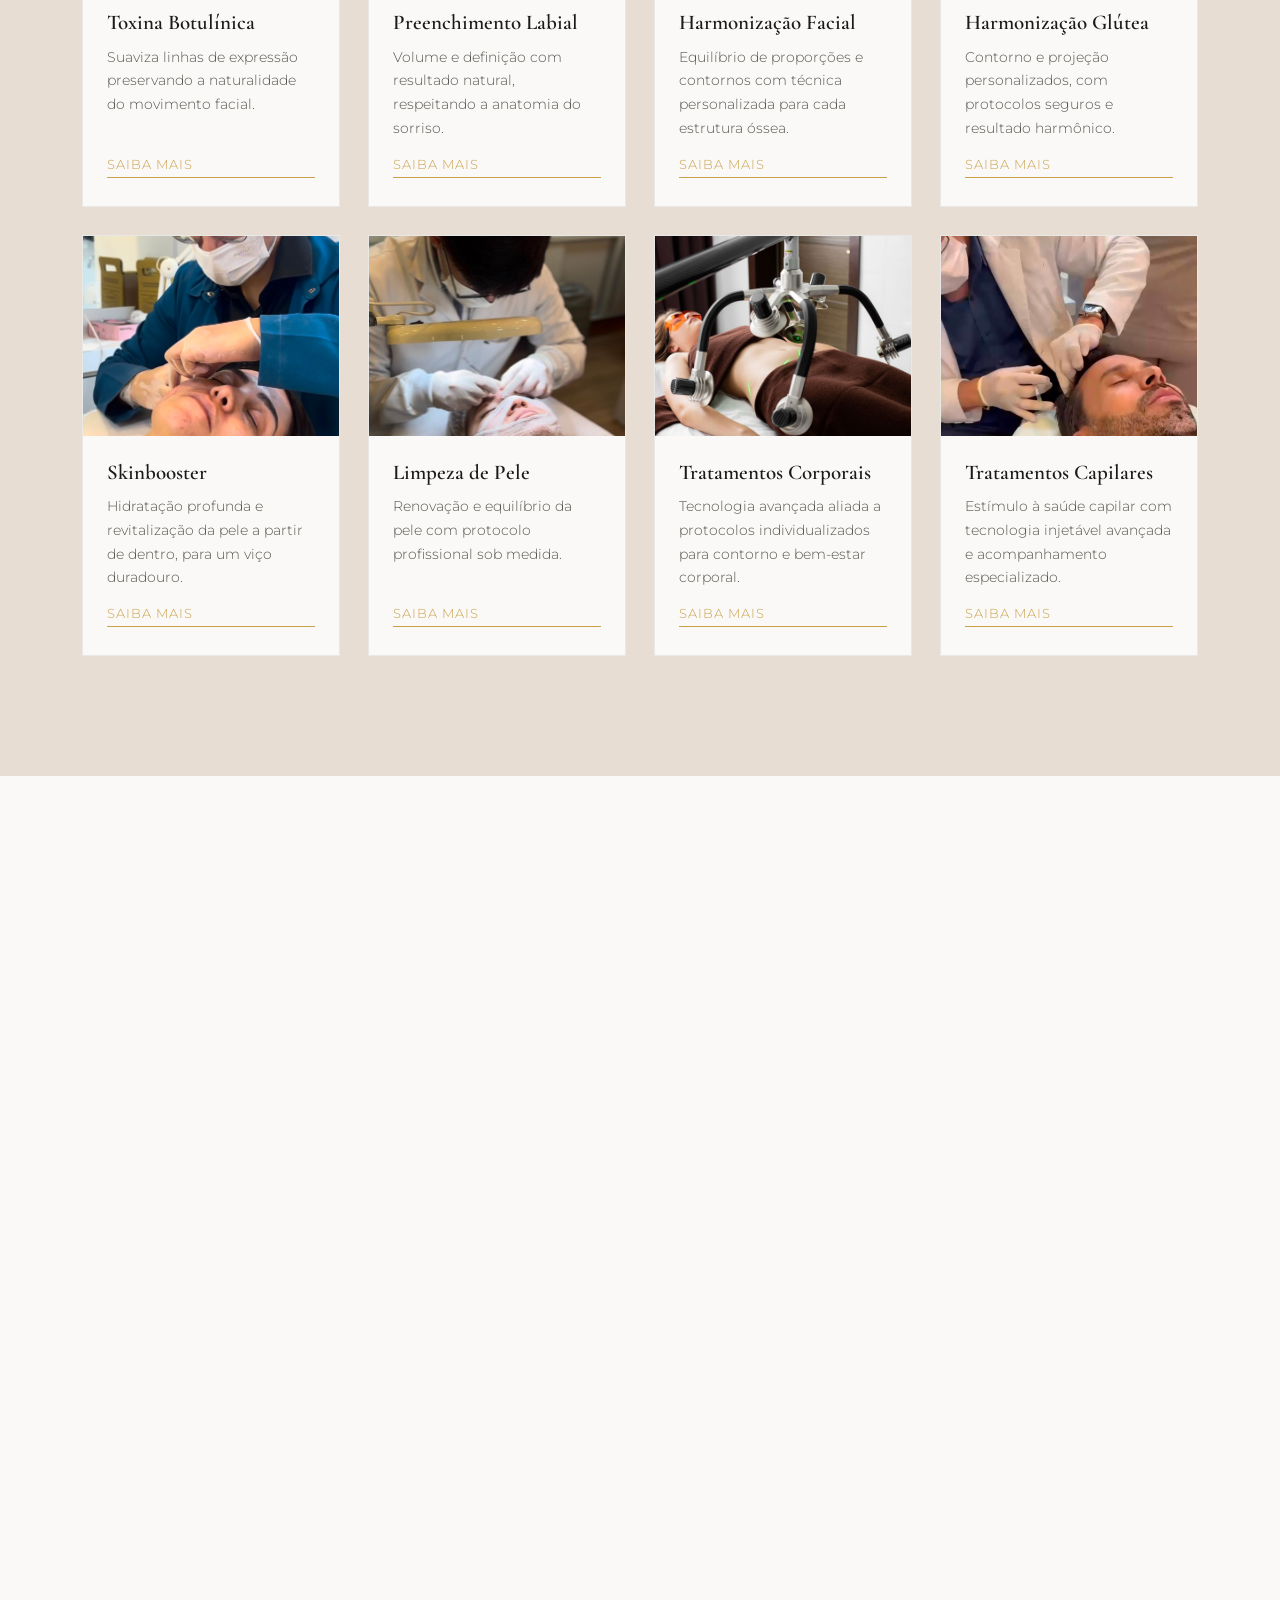
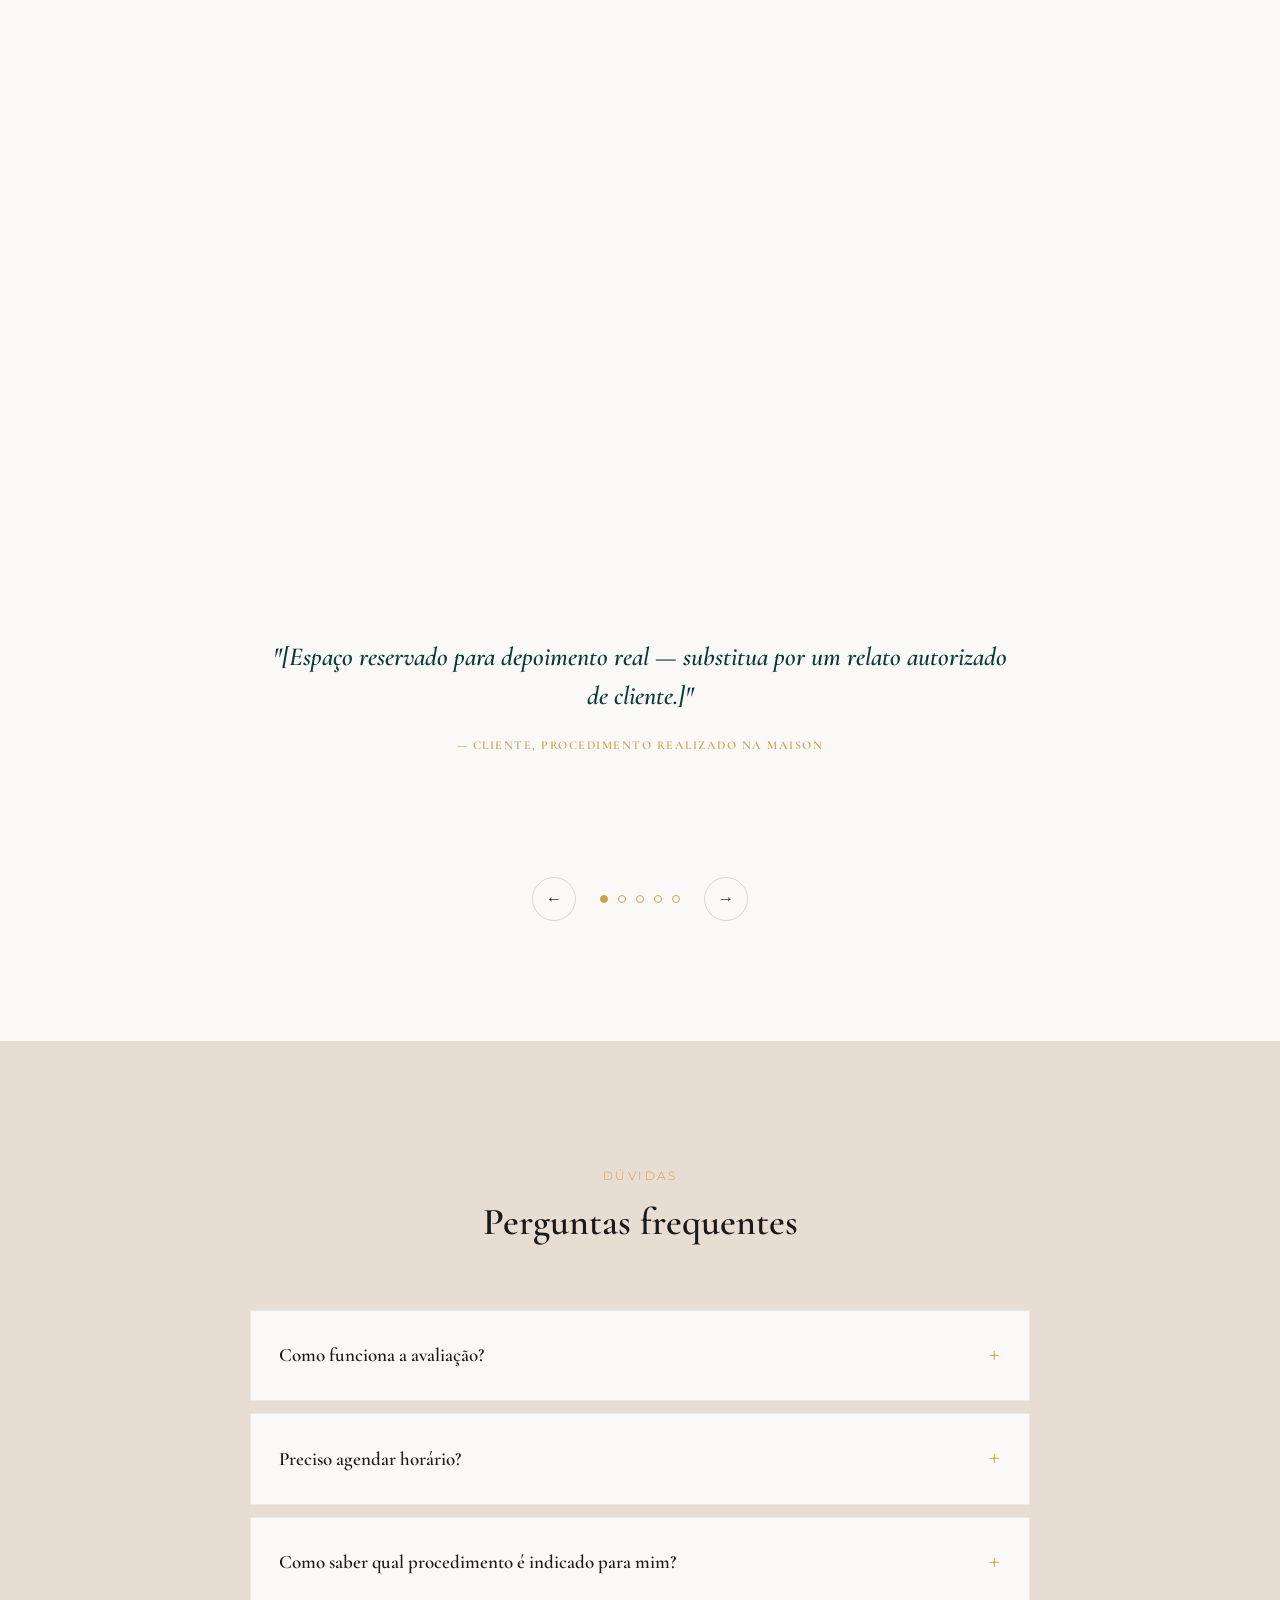
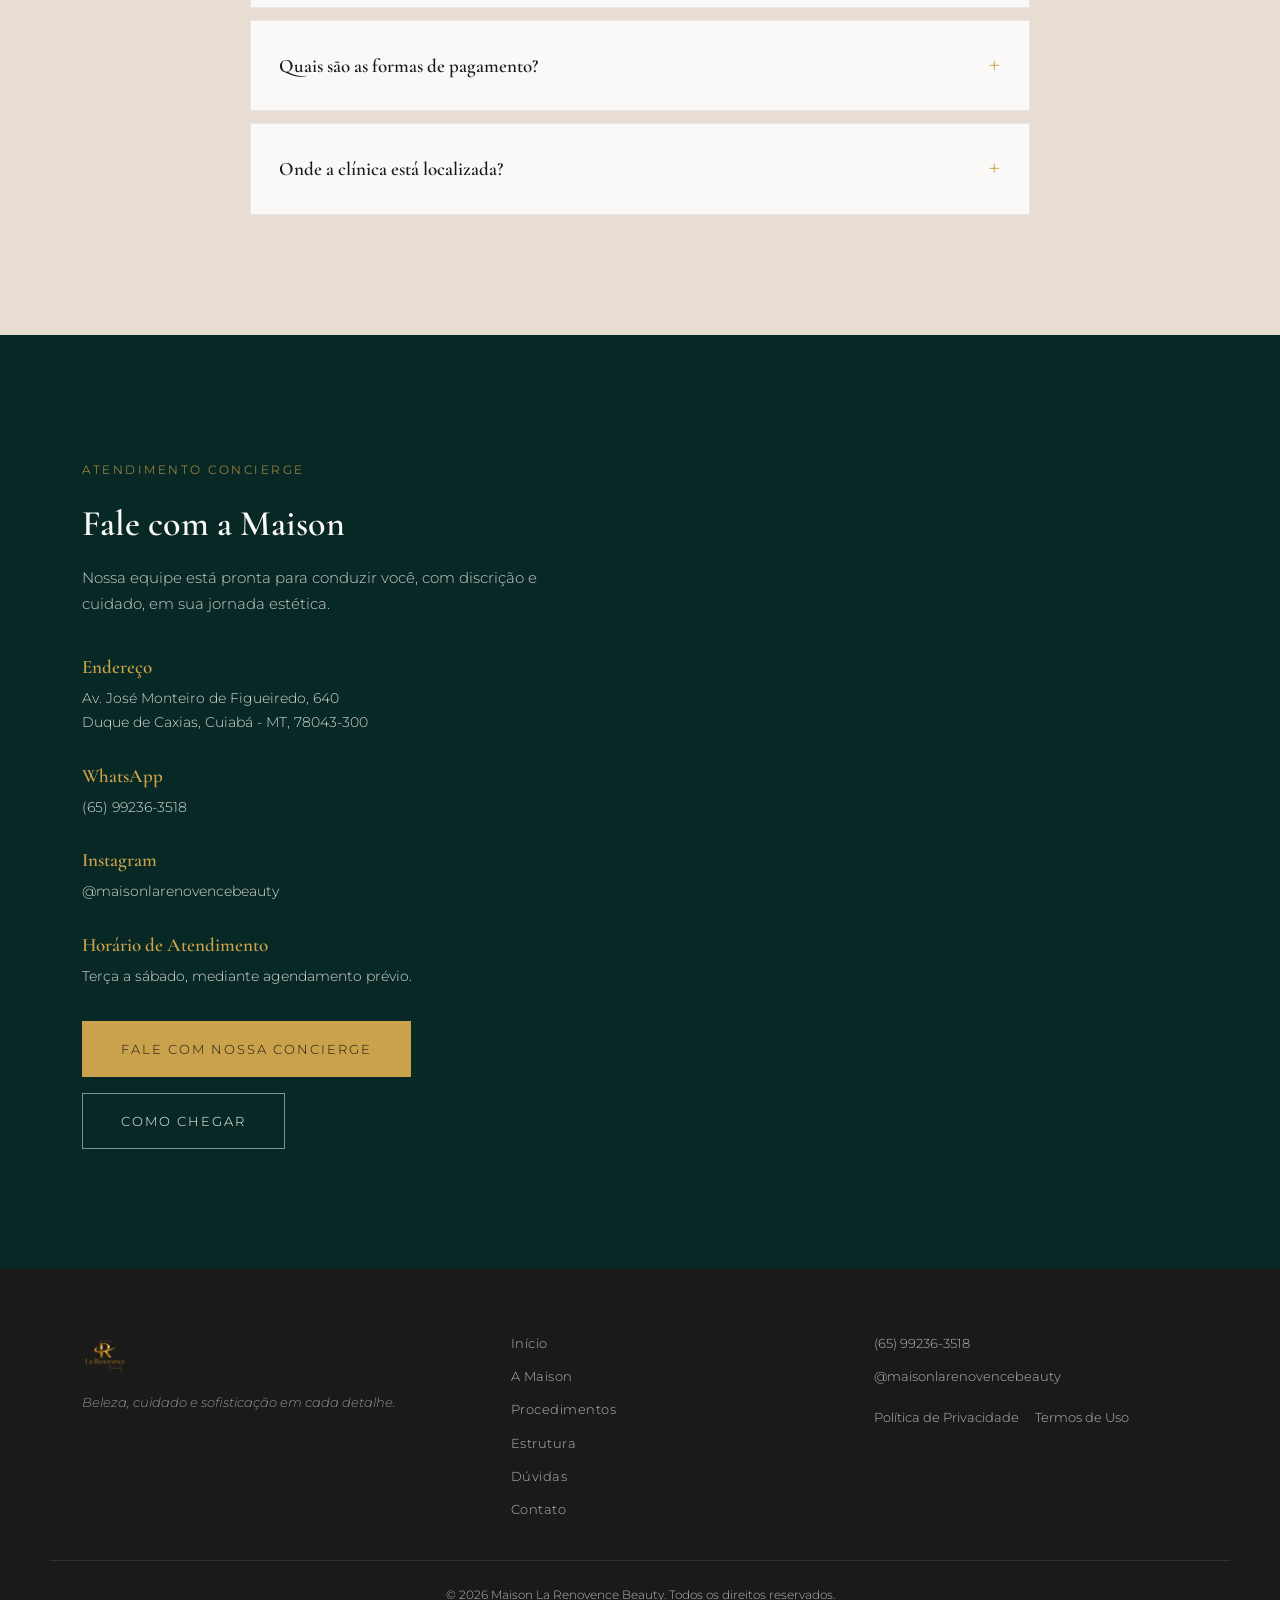
==== commit 06b69e2a: "Adiciona o endereço real e mapa do Google Maps na seção de contato - Endereço real: Av. José Monteir" ====
--- a/index.html
+++ b/index.html
@@ -30,6 +30,19 @@
   "description": "Clínica de estética avançada especializada em toxina botulínica, harmonização facial e corporal, skinbooster e terapia capilar.",
   "url": "https://www.maisonlarenovencebeauty.com.br/",
   "telephone": "+5565992363518",
+  "address": {
+    "@type": "PostalAddress",
+    "streetAddress": "Av. José Monteiro de Figueiredo, 640",
+    "addressLocality": "Cuiabá",
+    "addressRegion": "MT",
+    "postalCode": "78043-300",
+    "addressCountry": "BR"
+  },
+  "geo": {
+    "@type": "GeoCoordinates",
+    "latitude": -15.5872993,
+    "longitude": -56.1118656
+  },
   "sameAs": ["https://www.instagram.com/maisonlarenovencebeauty/"],
   "priceRange": "$$$"
 }
@@ -357,8 +370,7 @@
 
         <div class="contact-info-block">
           <h3>Endereço</h3>
-          <!-- Placeholder: substituir pelo endereço definitivo da clínica -->
-          <p>Endereço a confirmar — fale com a nossa equipe pelo WhatsApp para a localização atualizada.</p>
+          <p>Av. José Monteiro de Figueiredo, 640<br>Duque de Caxias, Cuiabá - MT, 78043-300</p>
         </div>
         <div class="contact-info-block">
           <h3>WhatsApp</h3>
@@ -370,21 +382,18 @@
         </div>
         <div class="contact-info-block">
           <h3>Horário de Atendimento</h3>
-          <!-- Placeholder: confirmar horário definitivo -->
-          <p>Segunda a sábado, mediante agendamento prévio.</p>
+          <!-- Placeholder: confirmar horário completo diretamente com a clínica -->
+          <p>Terça a sábado, mediante agendamento prévio.</p>
         </div>
 
         <div class="contact-actions">
           <a href="https://wa.me/5565992363518?text=Ol%C3%A1!%20Conheci%20a%20Maison%20La%20Renovence%20Beauty%20pelo%20site%20e%20gostaria%20de%20saber%20mais%20sobre%20os%20procedimentos%20e%20agendar%20uma%20avalia%C3%A7%C3%A3o." target="_blank" rel="noopener" class="btn btn-gold">Fale com nossa Concierge</a>
-          <a href="https://www.google.com/maps" target="_blank" rel="noopener" class="btn btn-outline">Como chegar</a>
+          <a href="https://www.google.com/maps/dir/?api=1&destination=Maison+La+Renovence+Beauty%2C+Av.+Jose+Monteiro+de+Figueiredo%2C+640+-+Duque+de+Caxias%2C+Cuiaba+-+MT%2C+78043-300" target="_blank" rel="noopener" class="btn btn-outline">Como chegar</a>
         </div>
       </div>
 
       <div class="contact-map reveal">
-        <!-- Placeholder: substituir pelo iframe do Google Maps assim que o endereço definitivo for confirmado -->
-        <div class="map-placeholder">
-          <p>Mapa disponível assim que o endereço for confirmado.</p>
-        </div>
+        <iframe src="https://www.google.com/maps?q=Maison+La+Renovence+Beauty,+Av.+Jose+Monteiro+de+Figueiredo,+640,+Cuiaba+-+MT,+78043-300&z=16&output=embed" title="Localização da Maison La Renovence Beauty no Google Maps" loading="lazy" referrerpolicy="no-referrer-when-downgrade" allowfullscreen></iframe>
       </div>
     </div>
   </section>
--- a/css/style.css
+++ b/css/style.css
@@ -466,7 +466,7 @@
 }
 
 .specialist-media {
-  height: 480px;
+  height: 560px;
   overflow: hidden;
 }
 
@@ -474,6 +474,7 @@
   width: 100%;
   height: 100%;
   object-fit: cover;
+  object-position: top center;
 }
 
 .specialist-text h3 {
@@ -864,23 +865,6 @@
 
 .contact-map {
   min-height: 360px;
-}
-
-.map-placeholder {
-  height: 100%;
-  min-height: 360px;
-  border: 1px dashed rgba(250,249,247,0.35);
-  display: flex;
-  align-items: center;
-  justify-content: center;
-  text-align: center;
-  padding: 32px;
-}
-
-.map-placeholder p {
-  color: rgba(250,249,247,0.6);
-  font-size: 14px;
-  max-width: 260px;
 }
 
 .contact-map iframe {
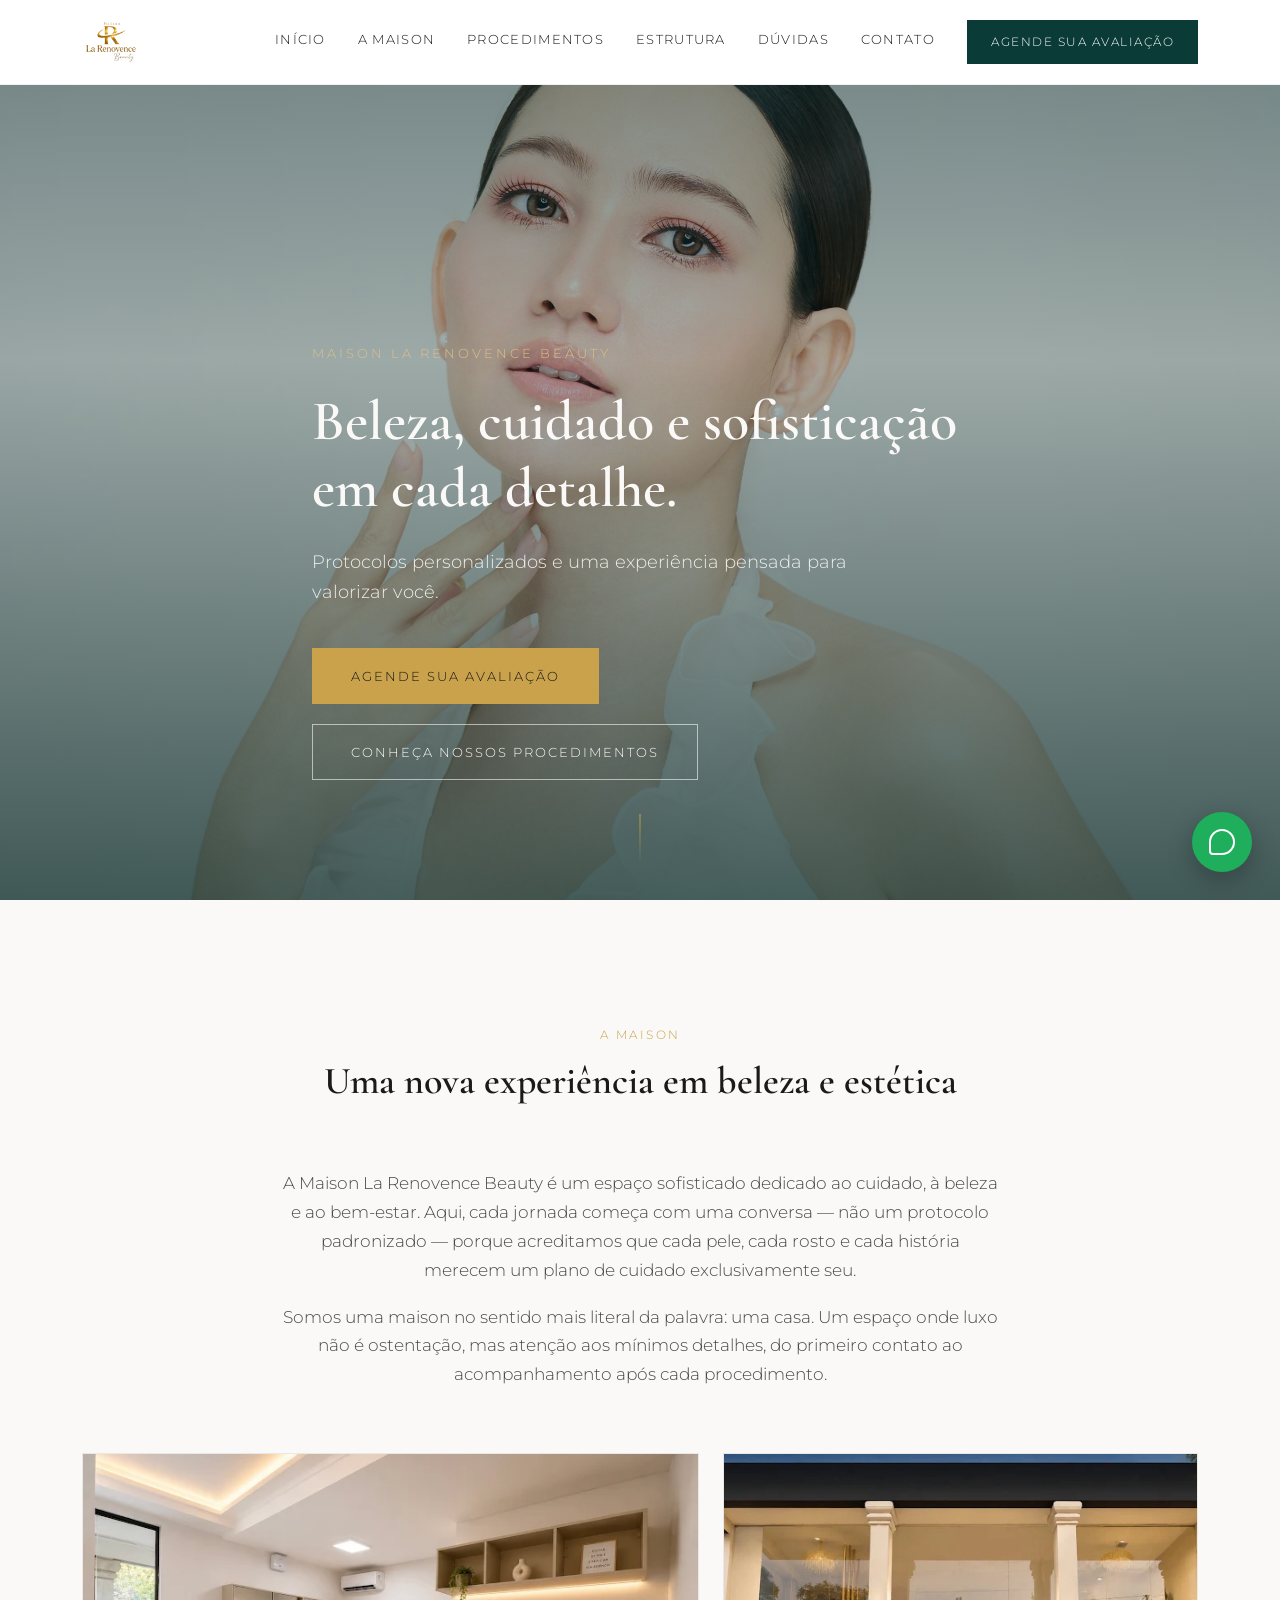
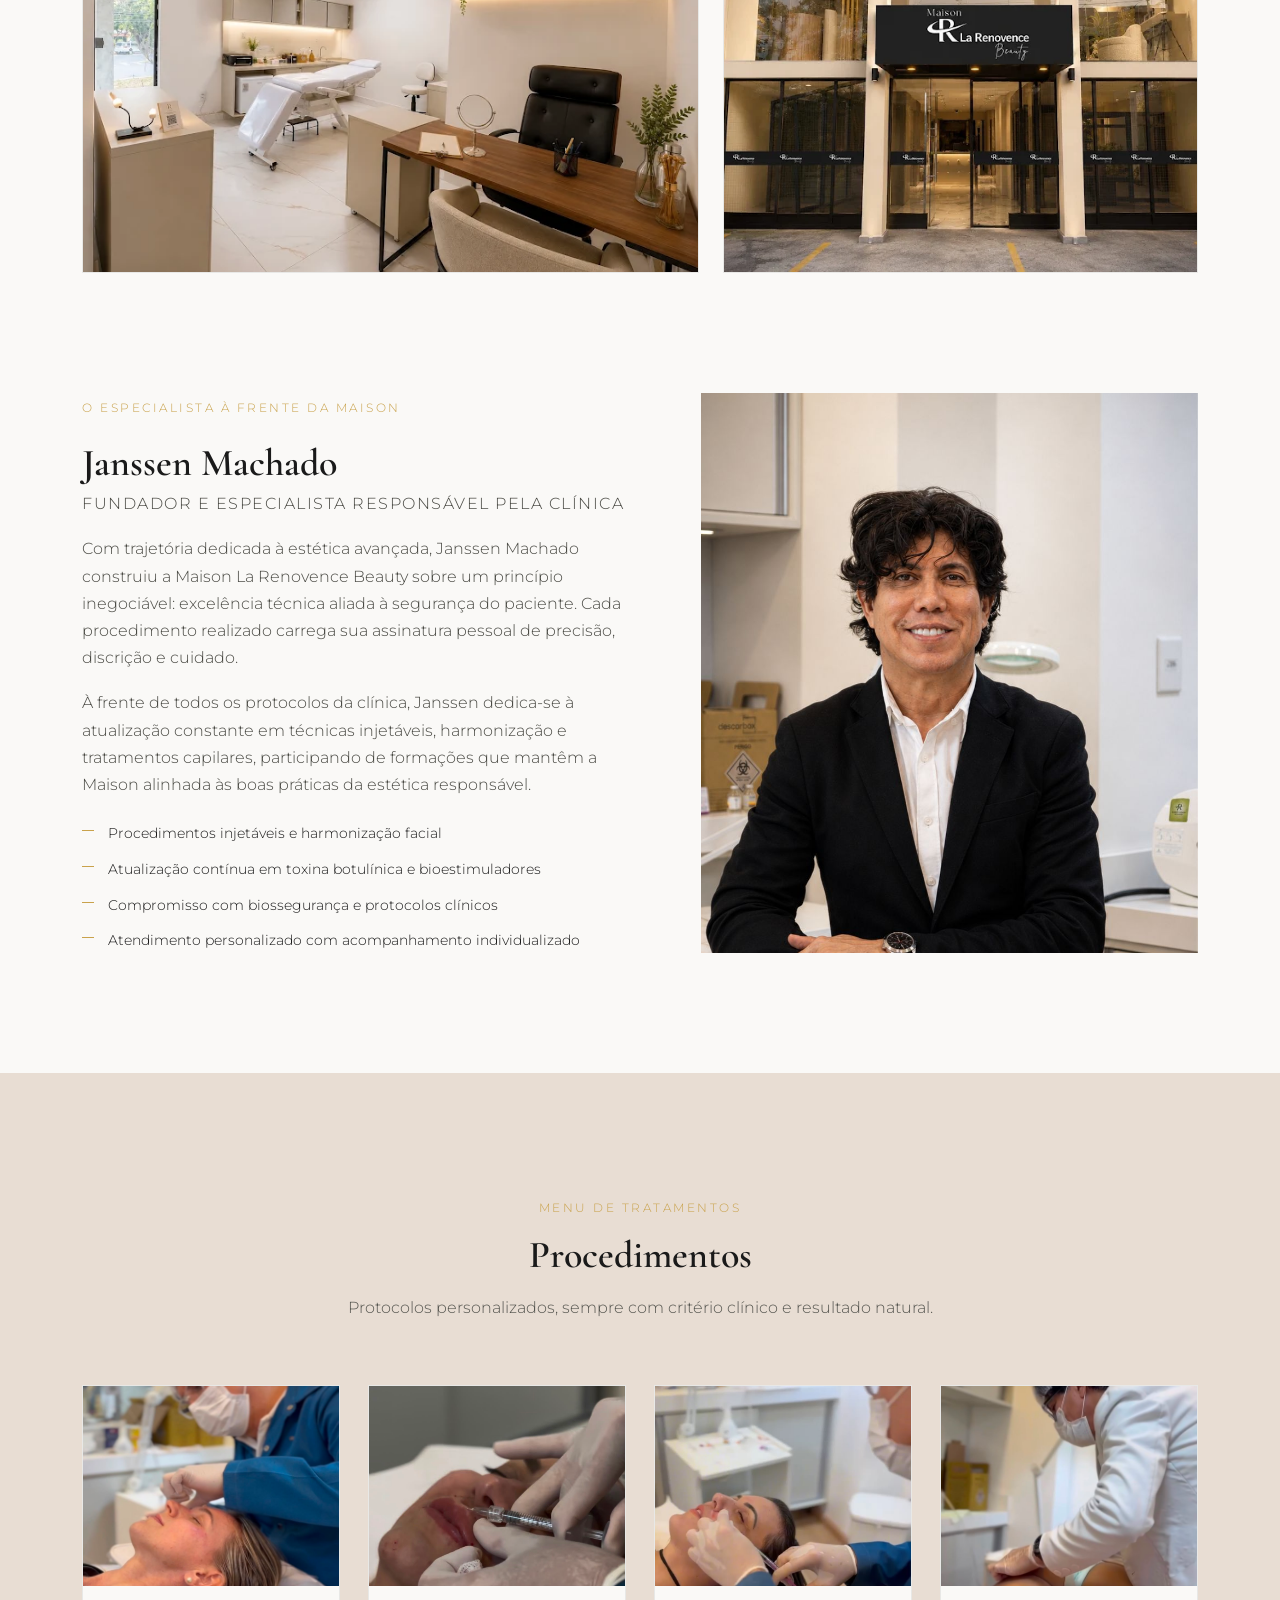
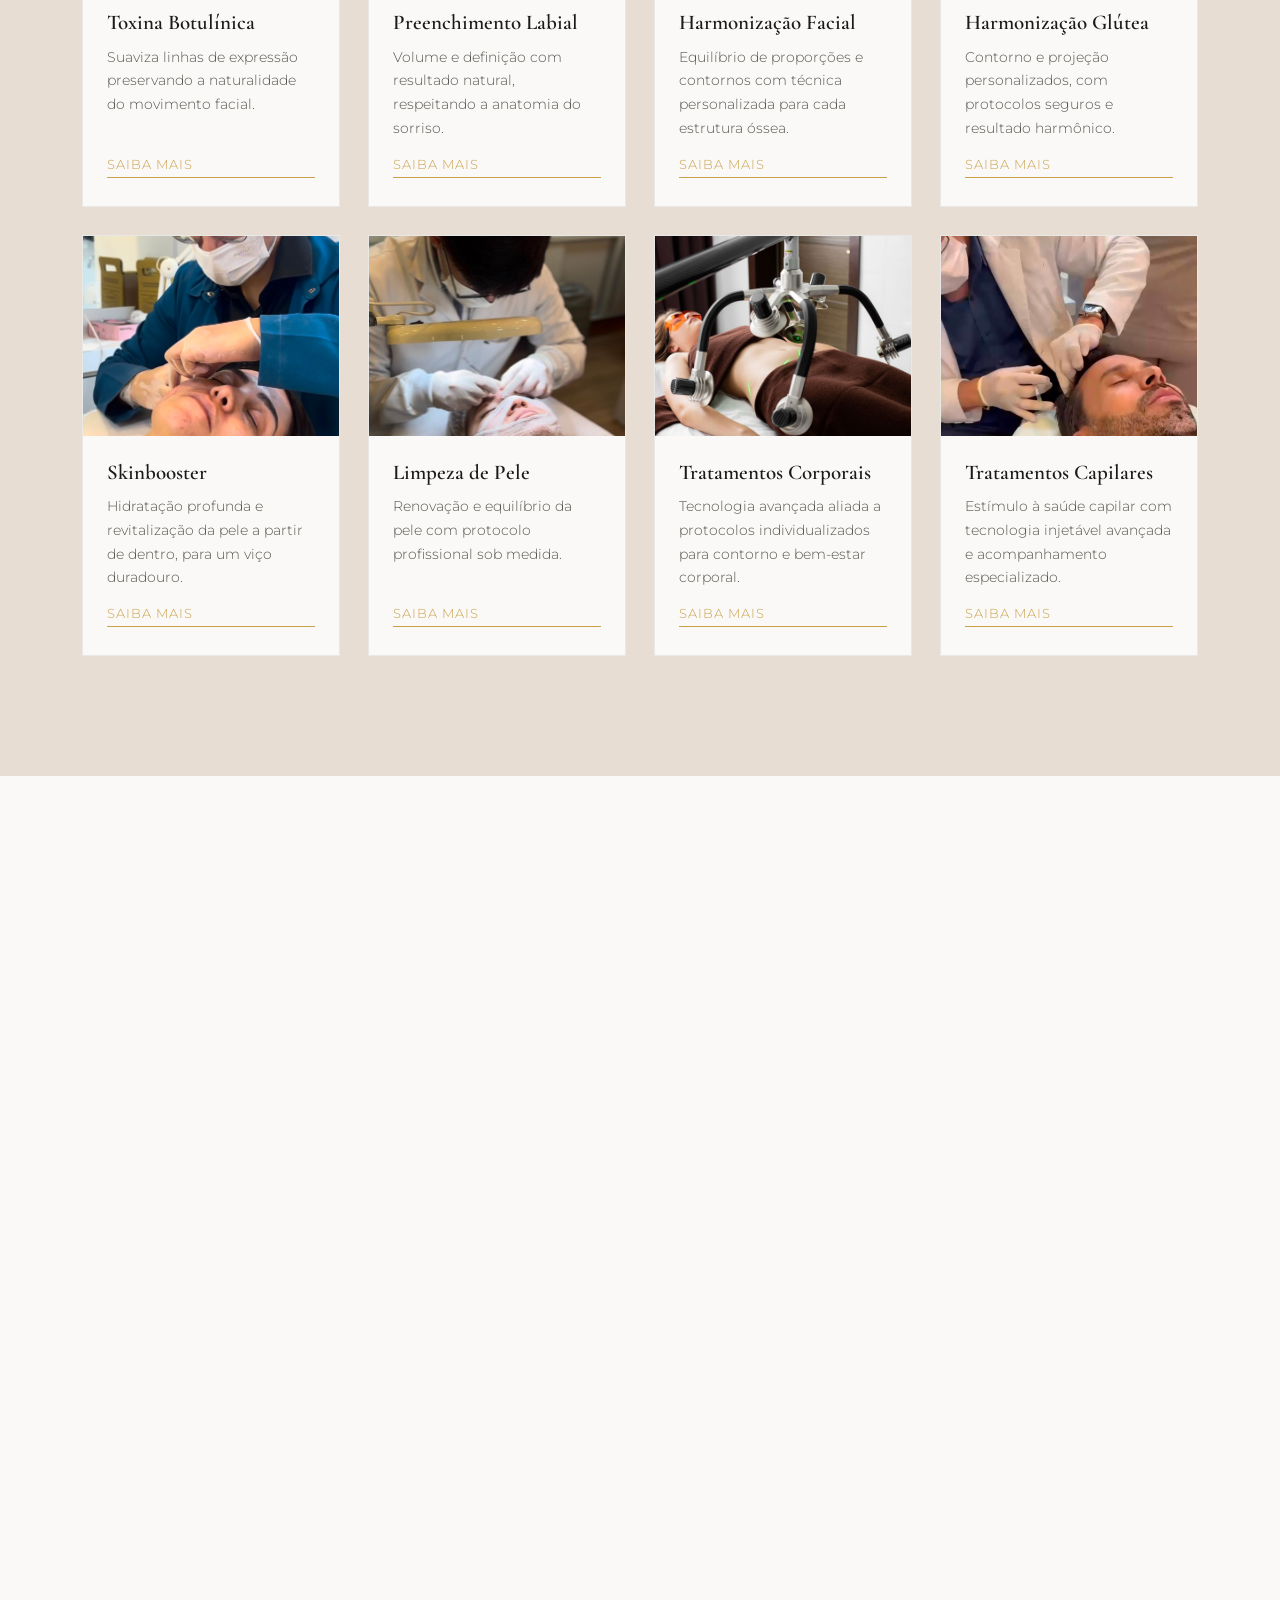
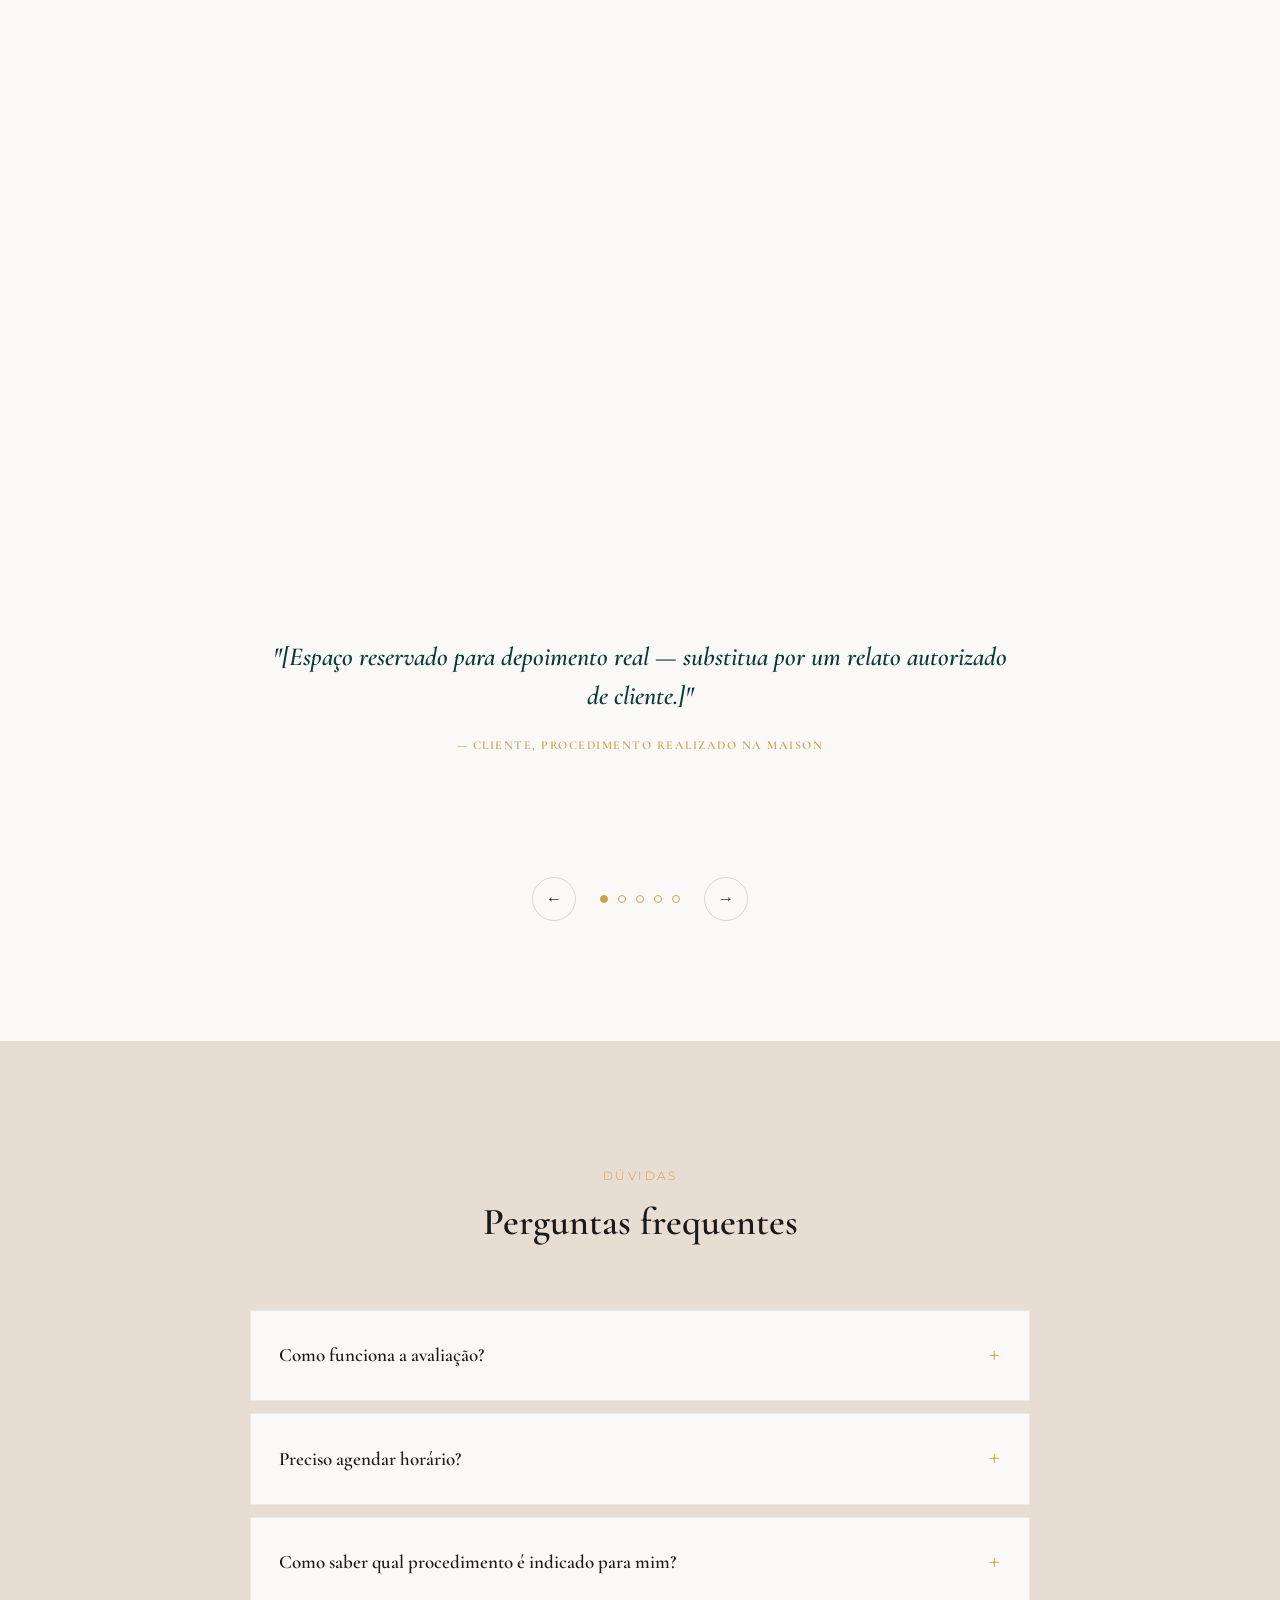
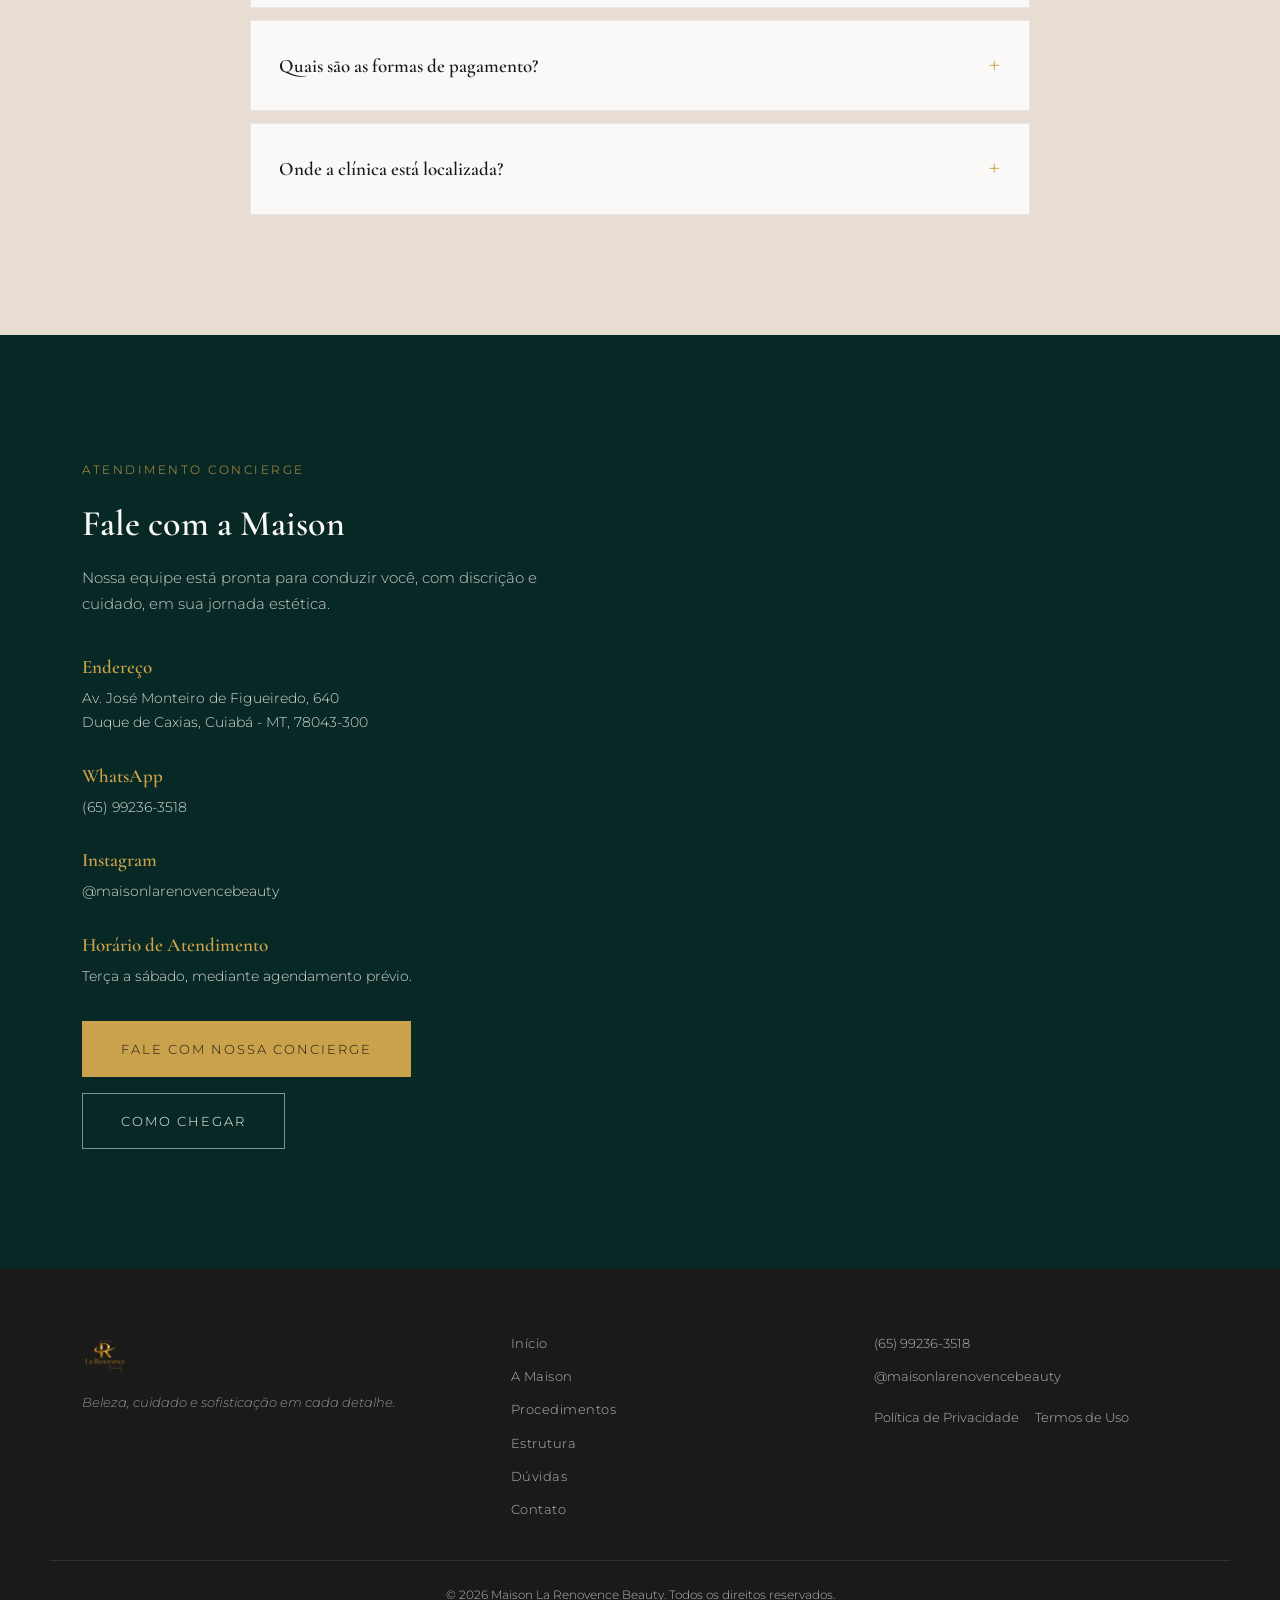
==== commit cefdf935: "Atualiza titulo do fundador para 'Fundador e especialista responsavel pela clinica'" ====
--- a/index.html
+++ b/index.html
@@ -125,7 +125,7 @@
         <div class="specialist-text">
           <span class="section-kicker">O Especialista à Frente da Maison</span>
           <h3>Janssen Machado</h3>
-          <p class="specialist-title">Fundador e Especialista Chefe</p>
+          <p class="specialist-title">Fundador e especialista responsável pela clínica</p>
           <p>Com trajetória dedicada à estética avançada, Janssen Machado construiu a Maison La Renovence Beauty sobre um princípio inegociável: excelência técnica aliada à segurança do paciente. Cada procedimento realizado carrega sua assinatura pessoal de precisão, discrição e cuidado.</p>
           <p>À frente de todos os protocolos da clínica, Janssen dedica-se à atualização constante em técnicas injetáveis, harmonização e tratamentos capilares, participando de formações que mantêm a Maison alinhada às boas práticas da estética responsável.</p>
           <ul class="specialist-list">
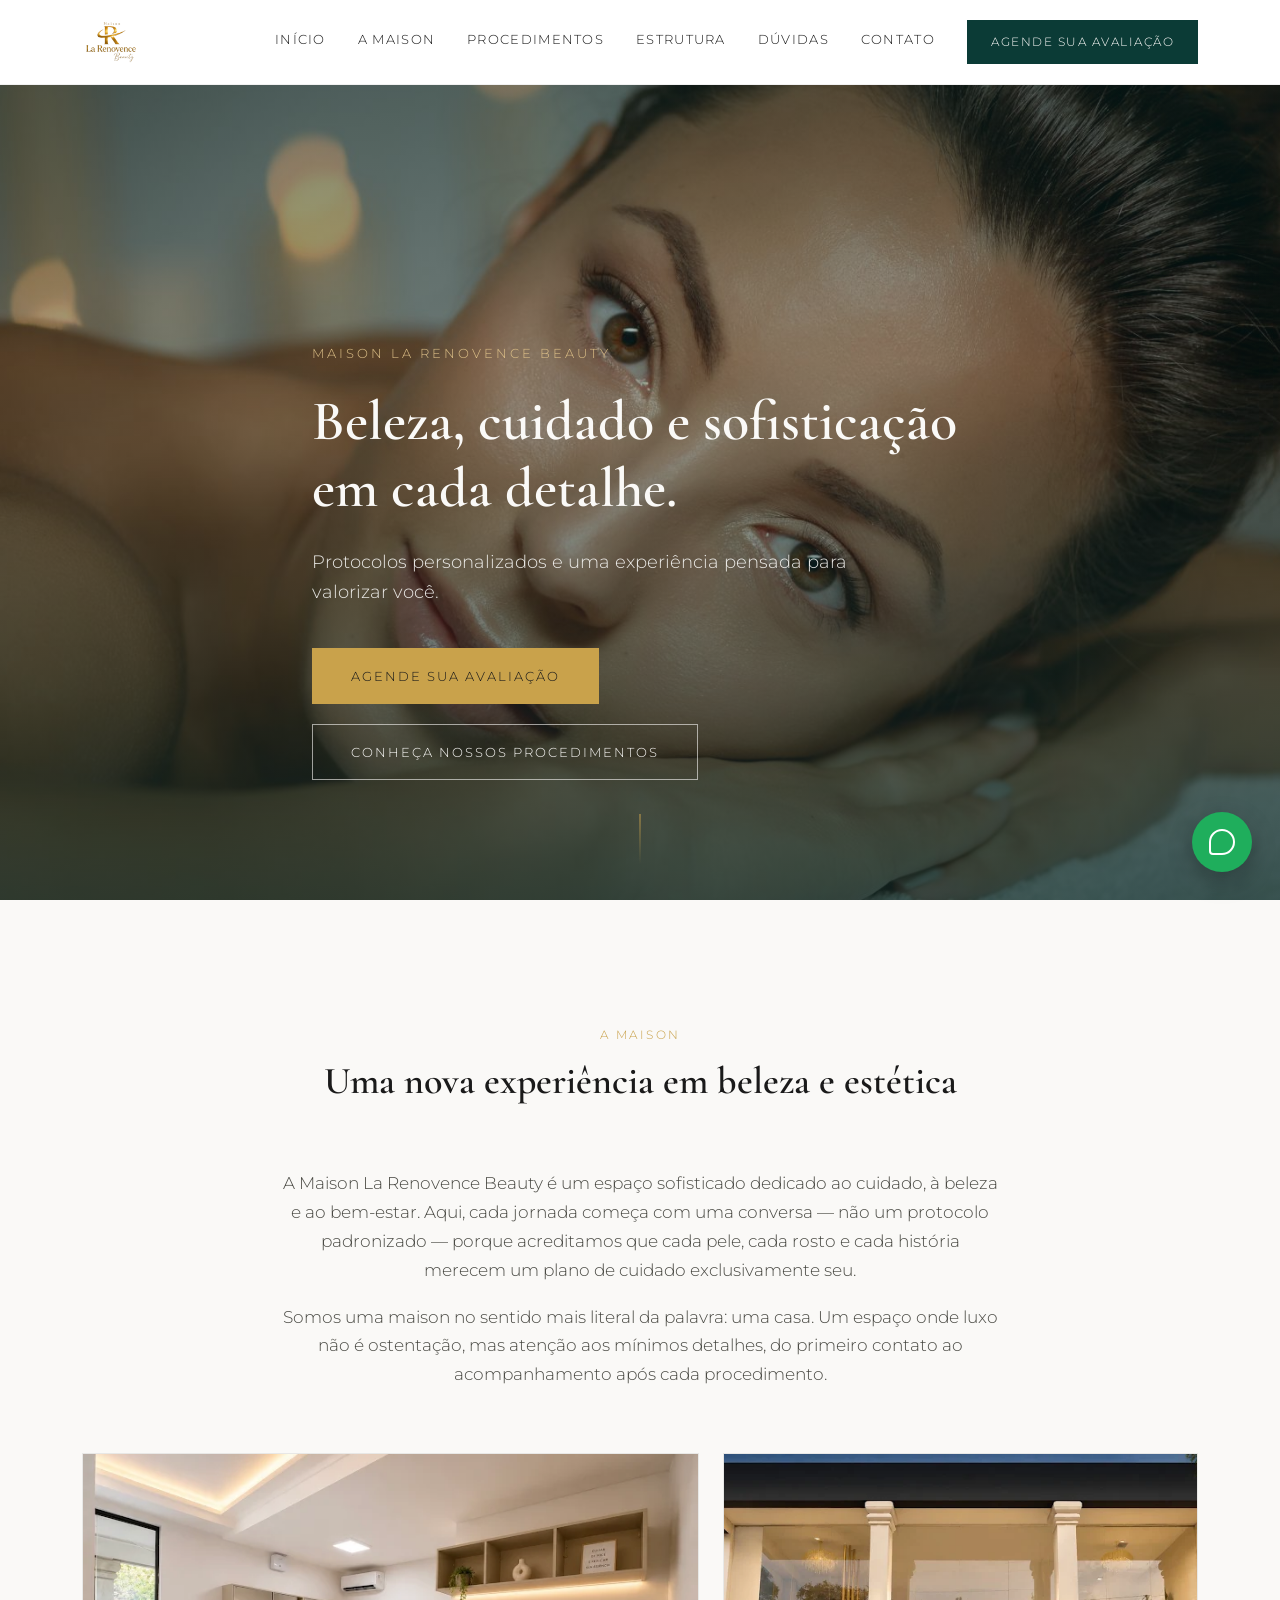
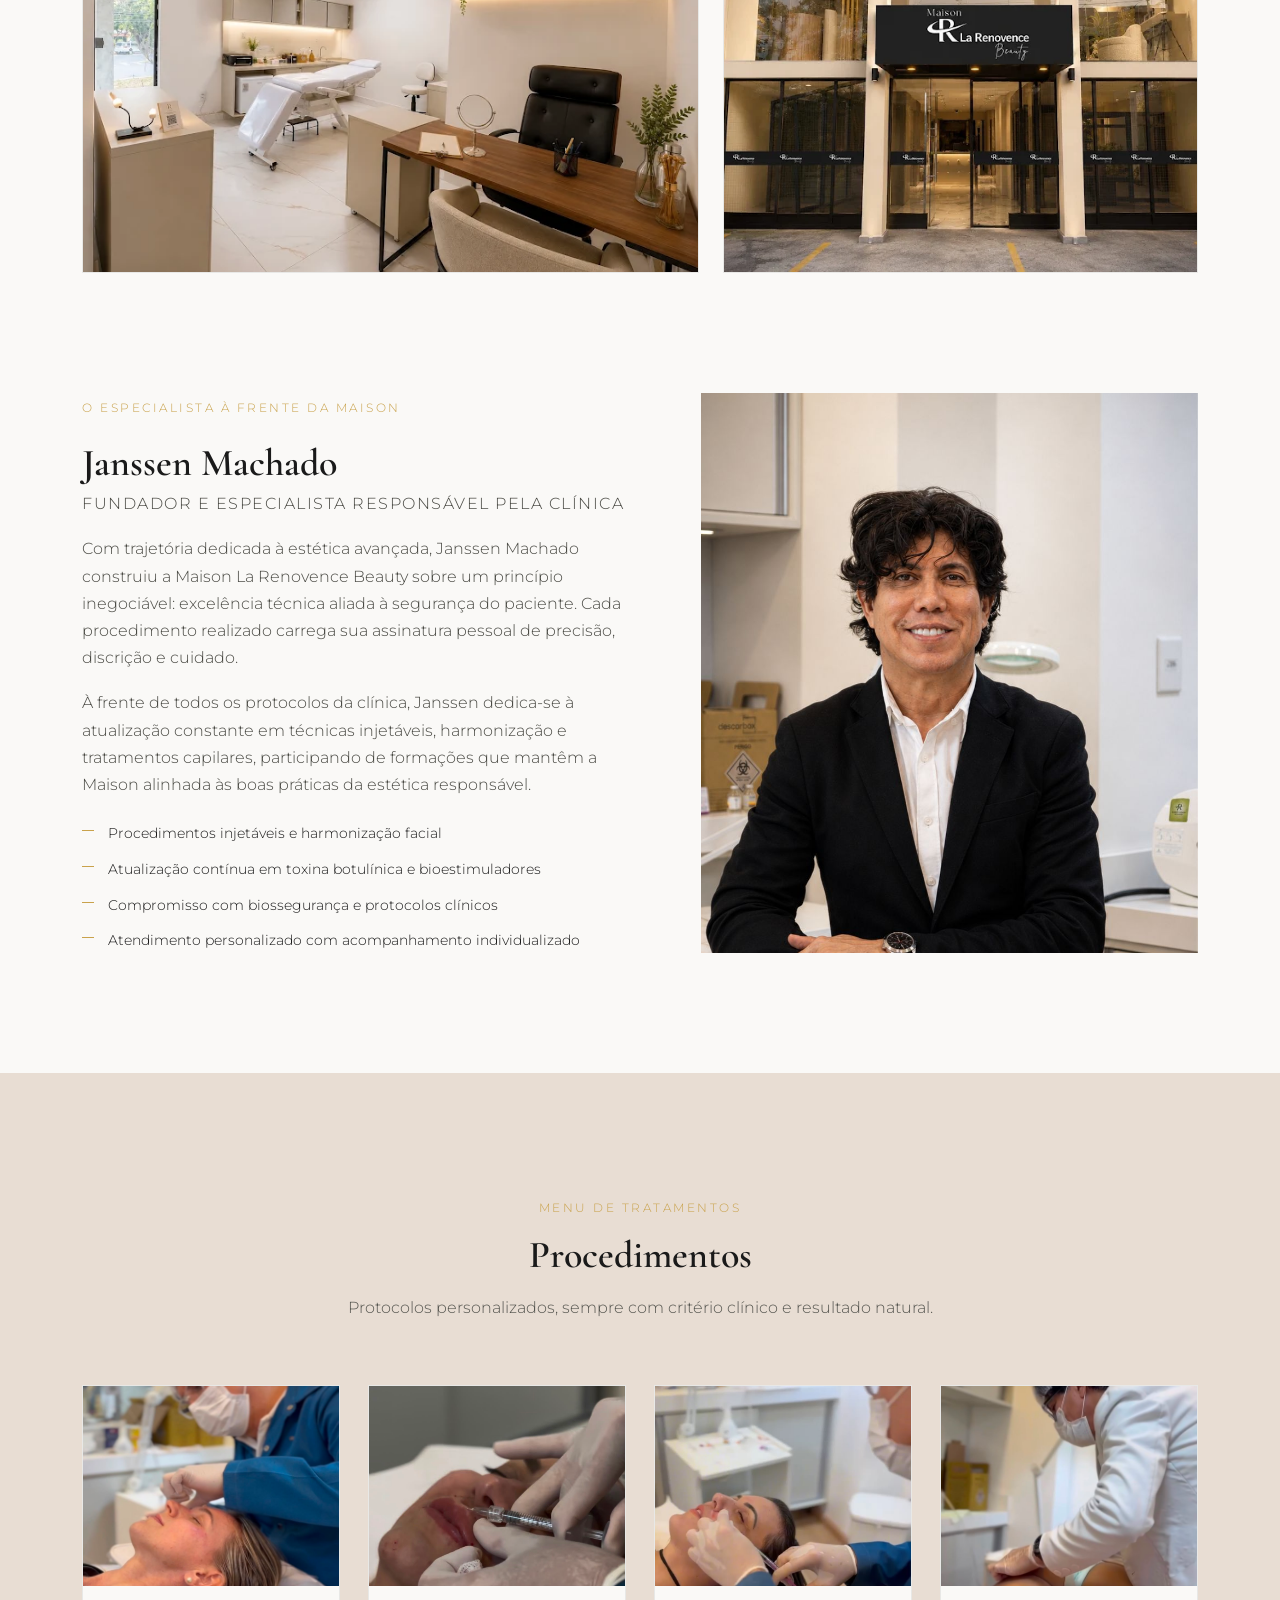
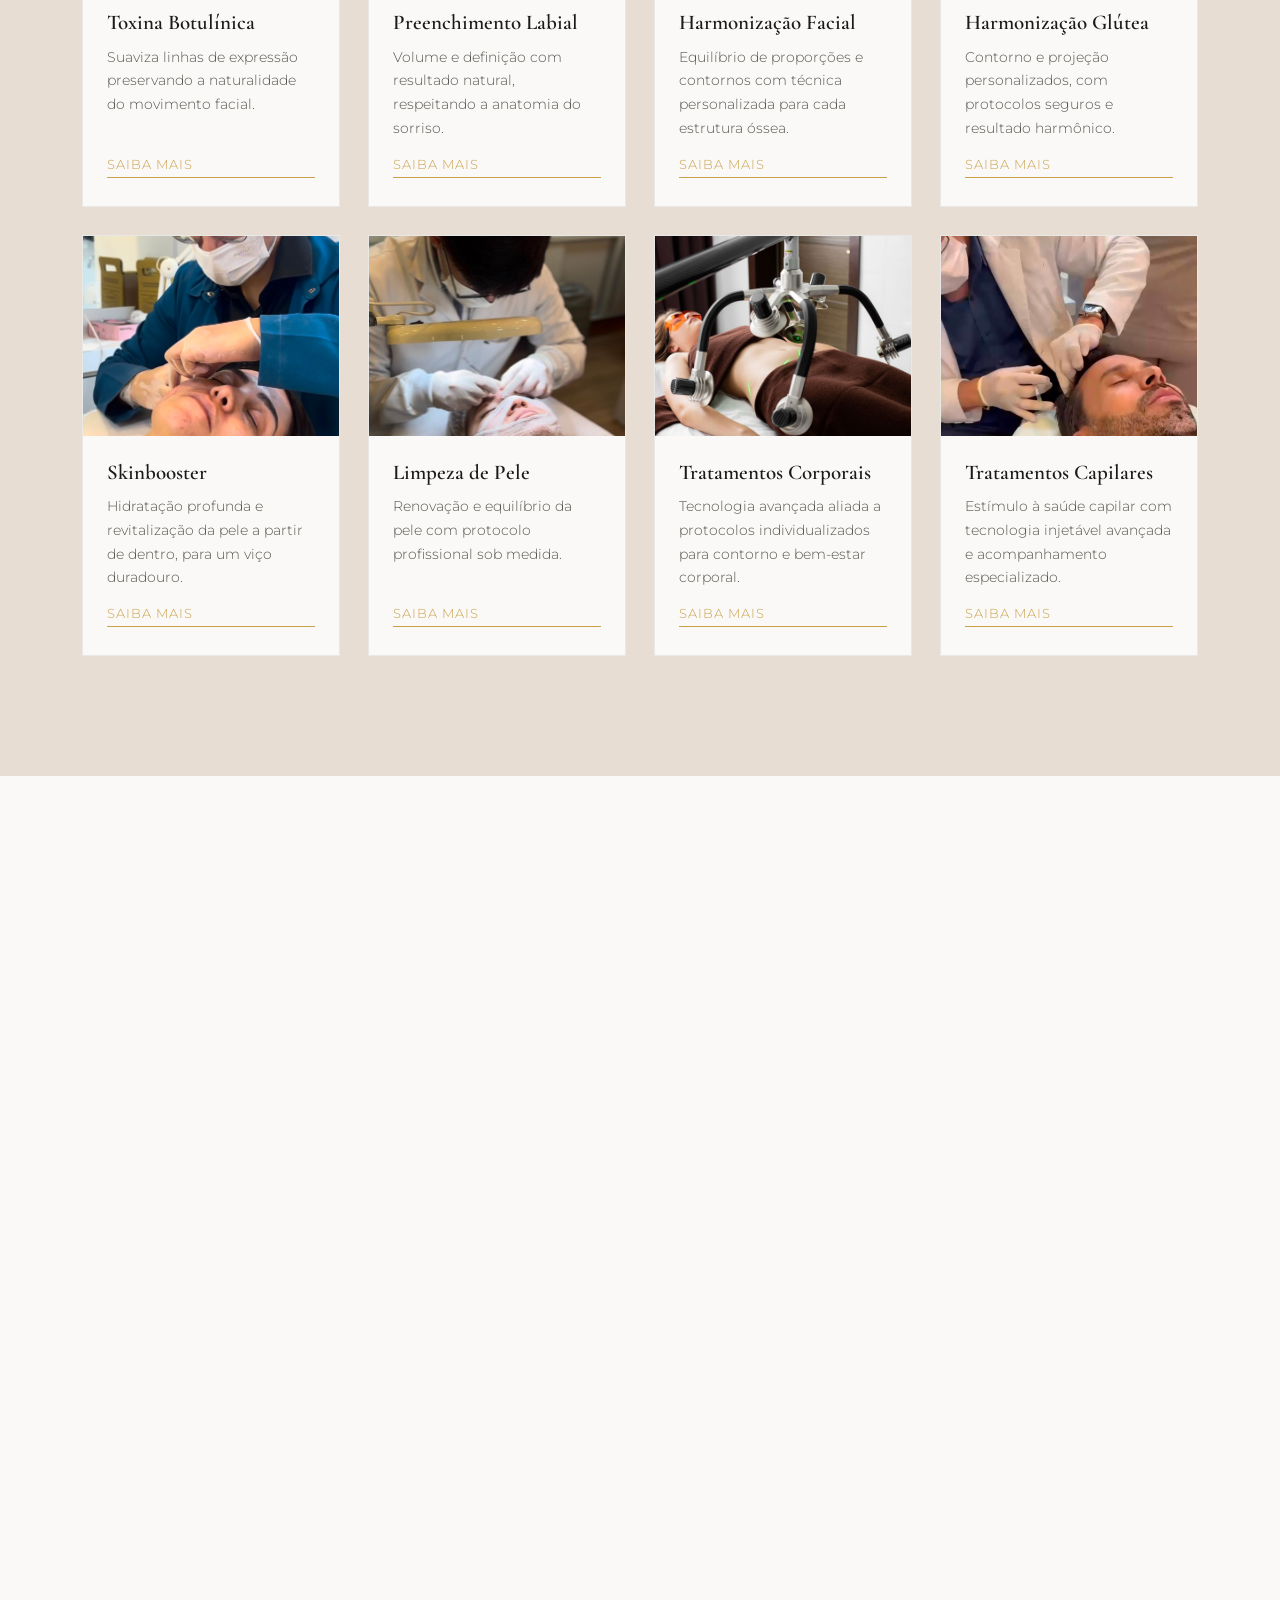
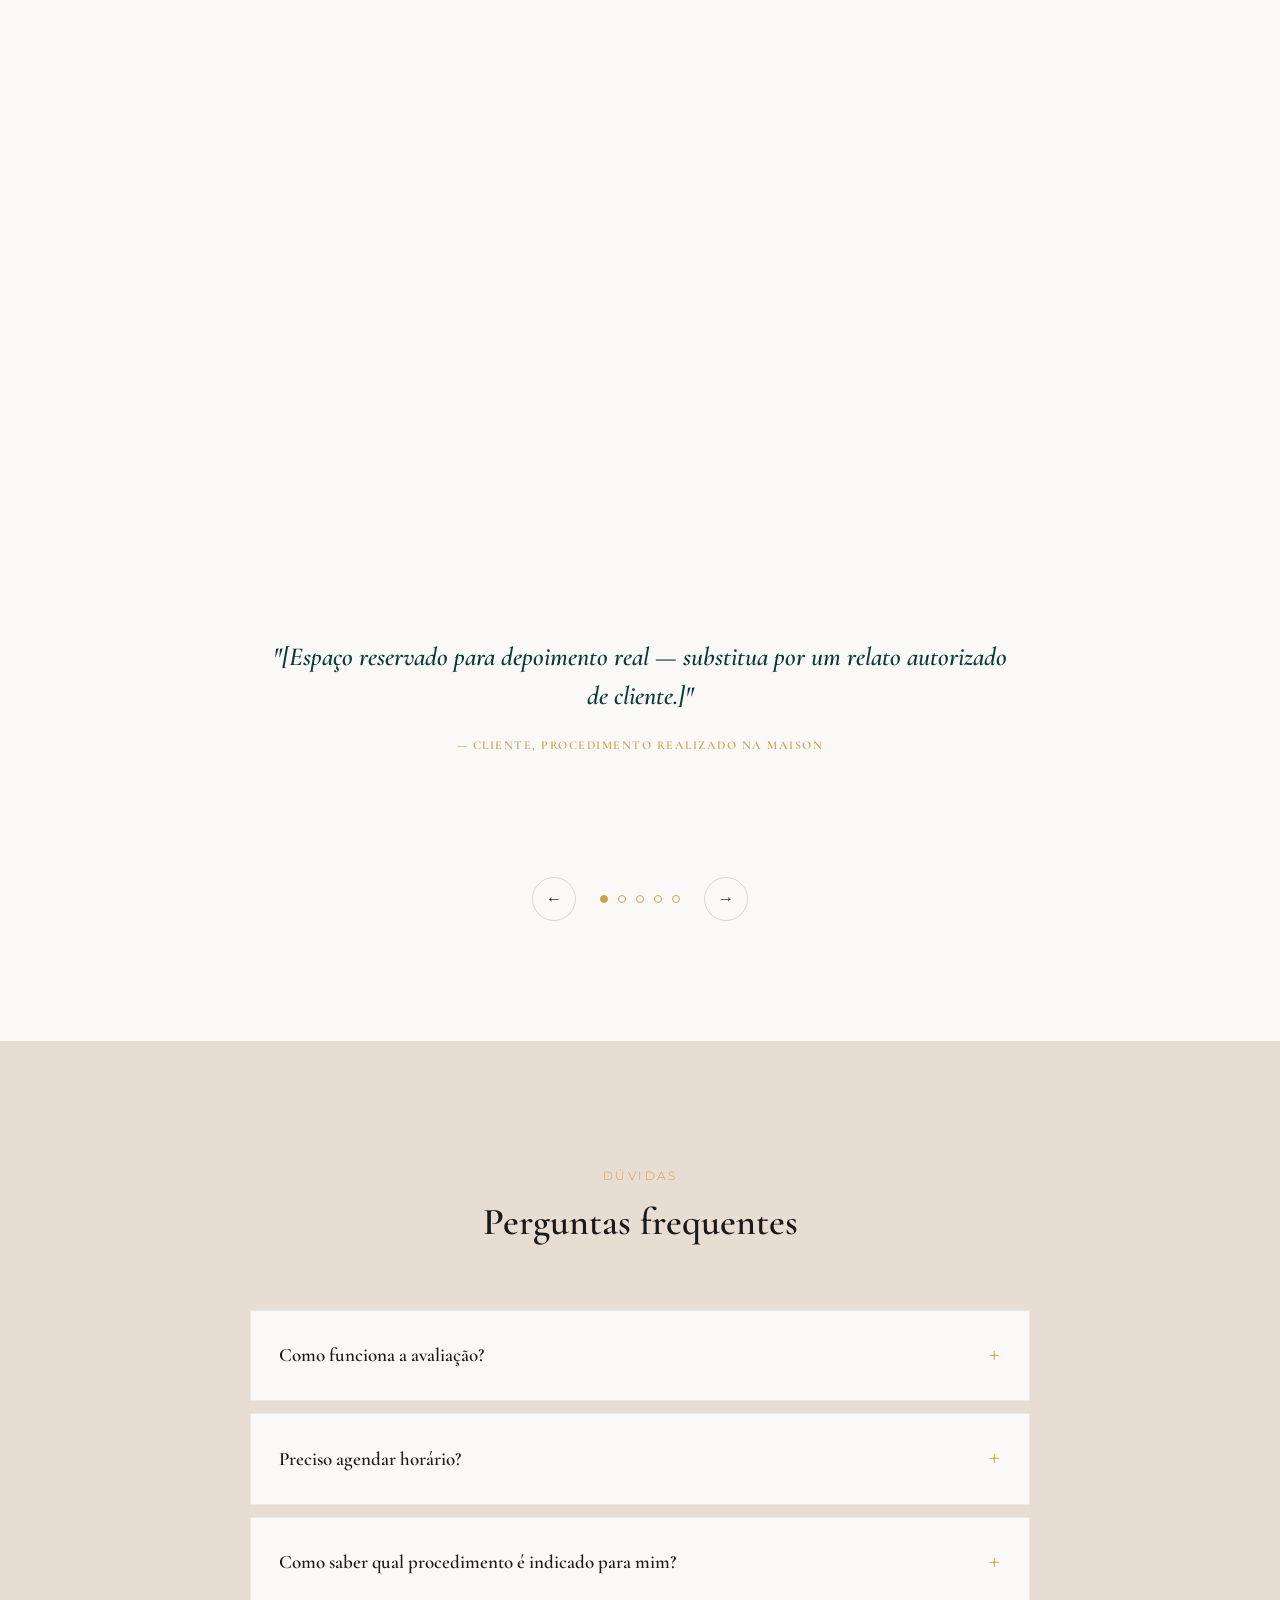
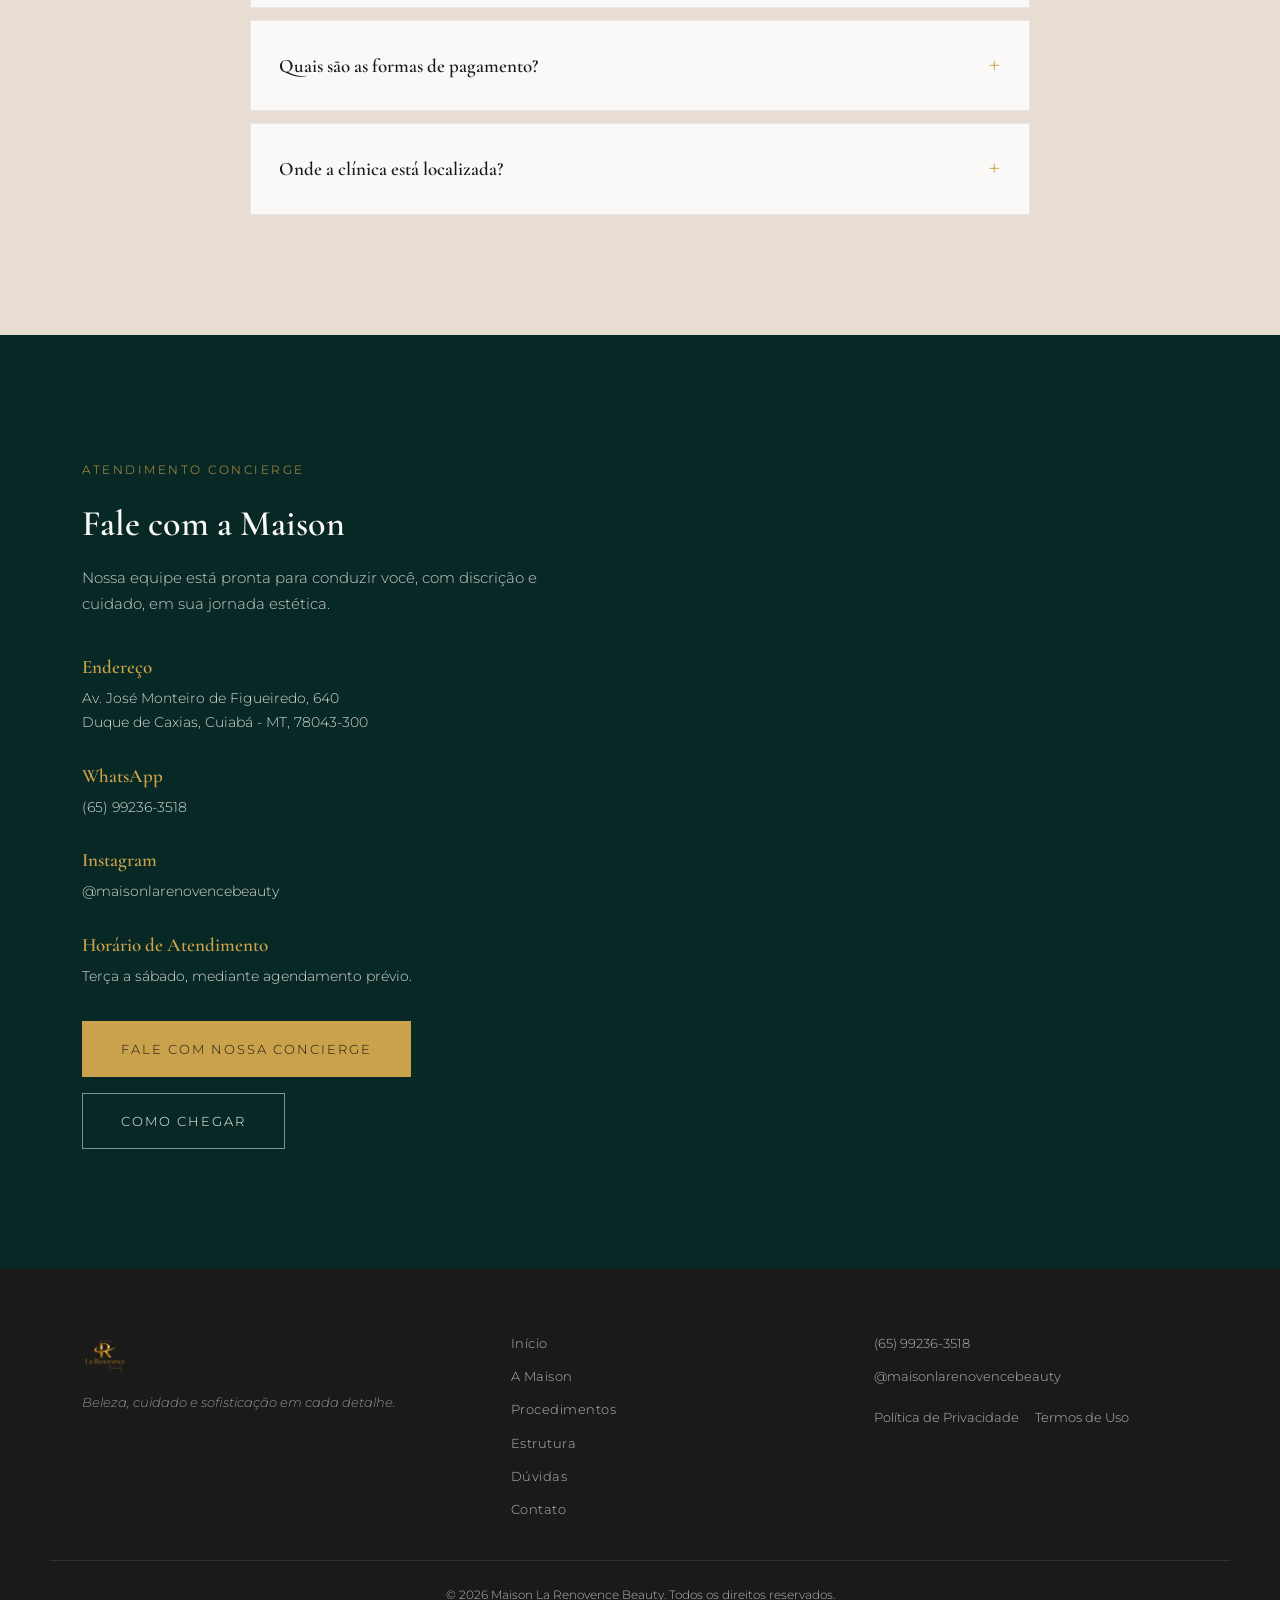
==== commit 5b746542: "Troca imagem de fundo da capa para imgcapa.jpg" ====
--- a/index.html
+++ b/index.html
@@ -89,7 +89,7 @@
 
   <section class="hero" id="inicio">
     <div class="hero-media">
-      <img src="images/hero/hero-clinic.jpg" alt="Retrato elegante de mulher com pele saudável, representando o cuidado estético da Maison La Renovence Beauty" fetchpriority="high">
+      <img src="images/hero/imgcapa.jpg" alt="Retrato elegante de mulher com pele saudável, representando o cuidado estético da Maison La Renovence Beauty" fetchpriority="high">
     </div>
     <div class="hero-overlay"></div>
     <div class="container hero-content reveal">
